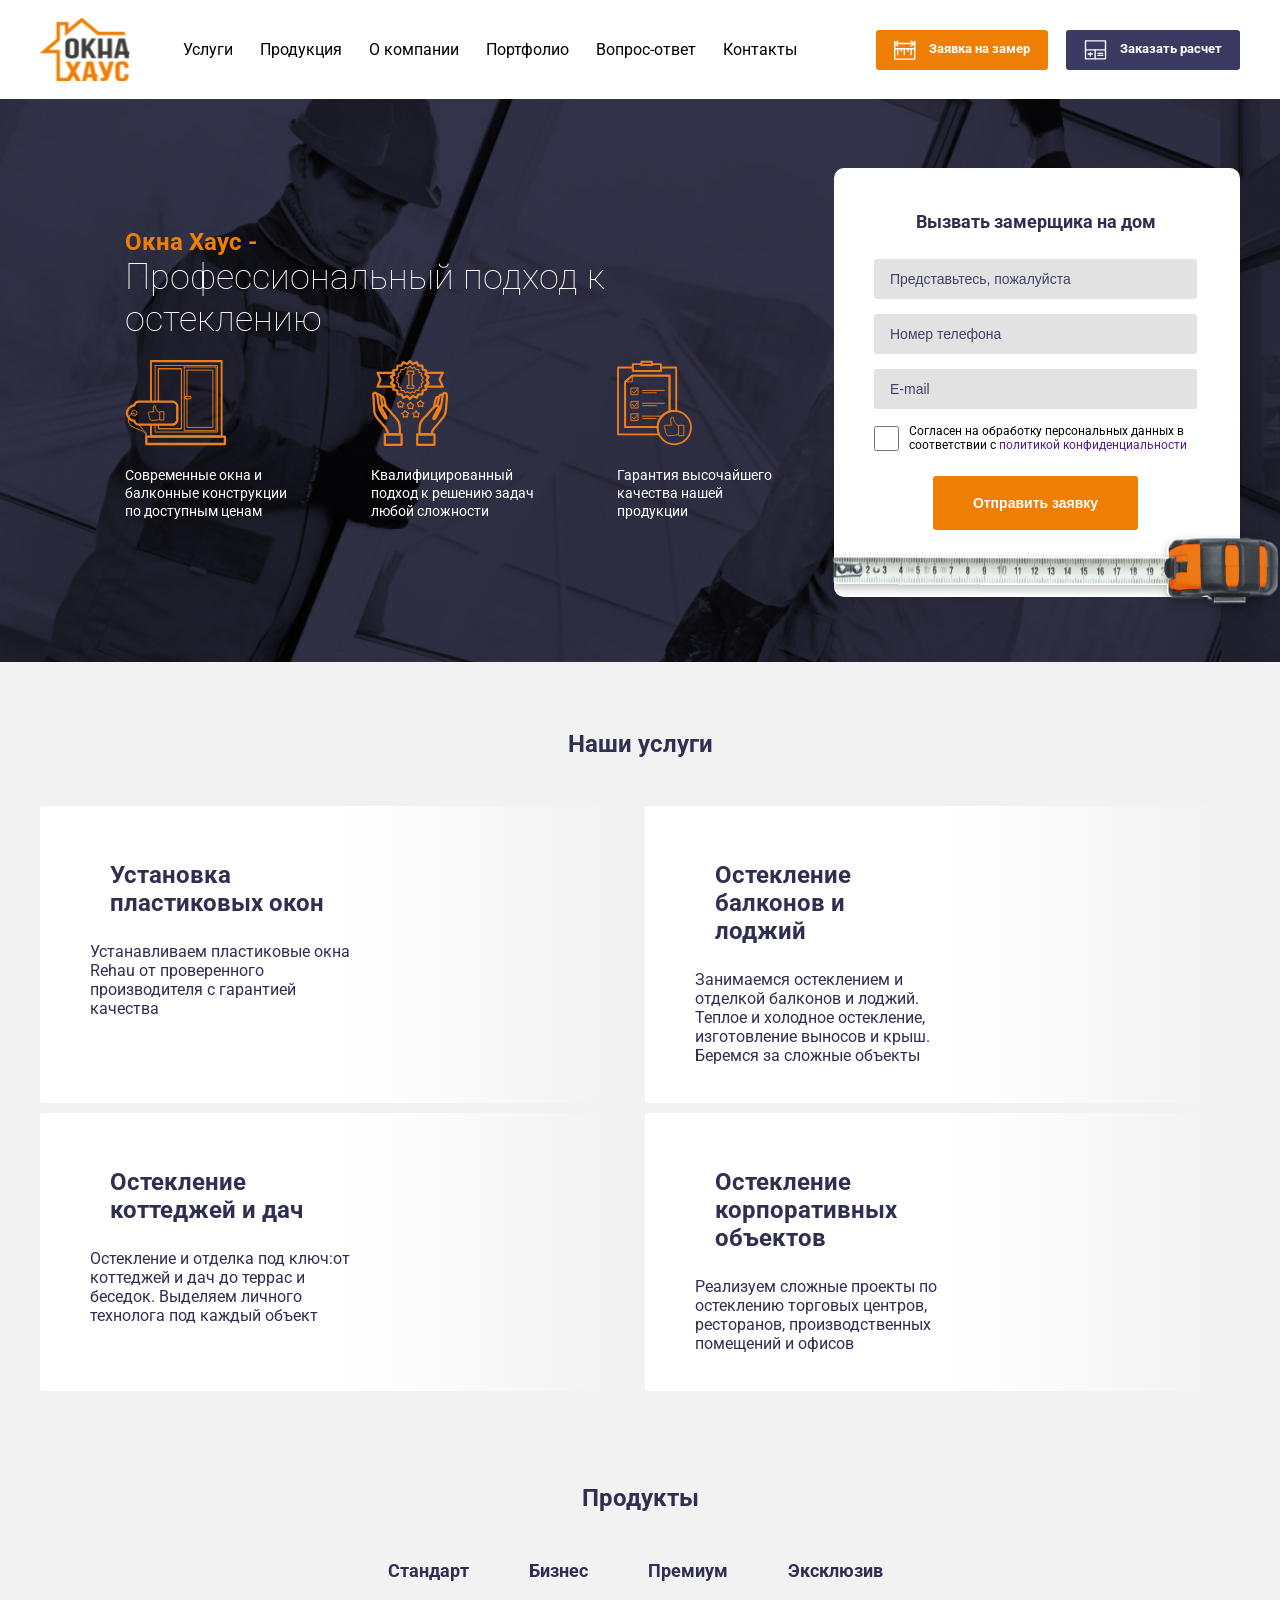
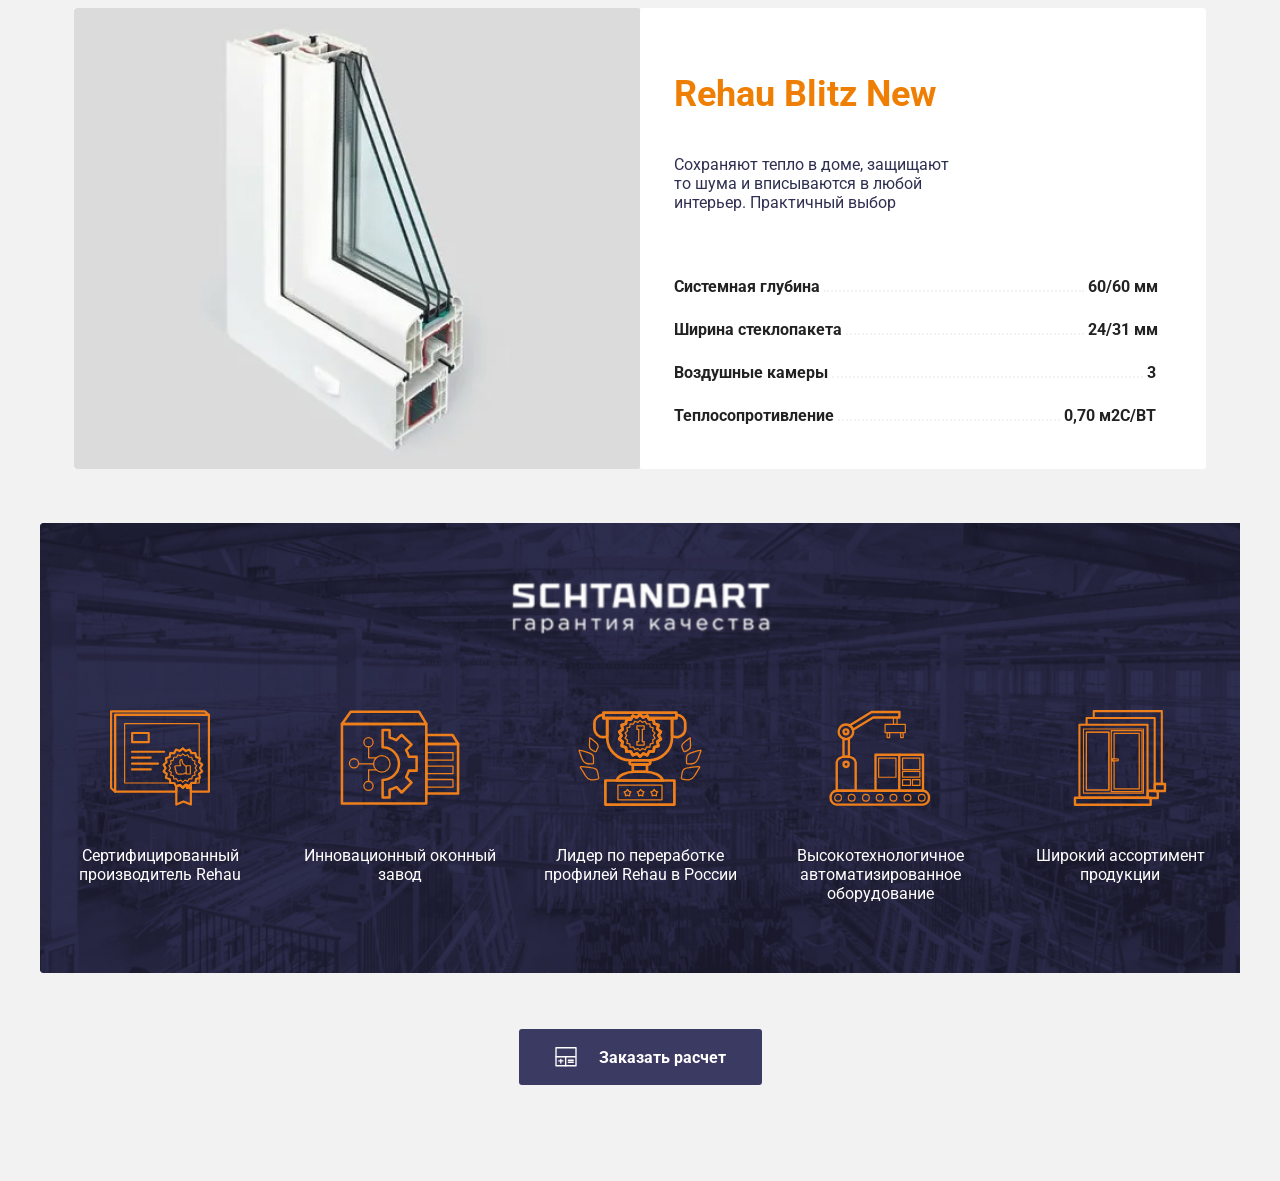
==== intex.html @ 2067676f "adaptive header, main, products under 992 pixels" ====
<!DOCTYPE html>
<html lang="ru">
<head>
  <meta charset="UTF-8">
  <meta http-equiv="X-UA-Compatible" content="IE=edge">
  <meta name="viewport" content="width=device-width, initial-scale=1.0">
  <title>Окна хаус</title>
  <link rel="stylesheet" href="./css/reset.css">
  <link rel="stylesheet" href="./css/style.css">
</head>
<body>
  <header class="header">
    <div class="container">
      <div class="header-block">
        <img src="./images/header/burger-menu.svg" alt="" class="header-block__burger-menu">

        <img src="./images/header/logo.svg" alt="">

        <nav class="navigations">
          <ul class="navigations-list">
            <li class="navigations-list__item">
              <a class="navigations-list__link" href="">Услуги</a>
            </li>
            <li class="navigations-list__item">
              <a class="navigations-list__link"  href="">Продукция</a>
            </li>
            <li class="navigations-list__item">
              <a class="navigations-list__link"  href="">О компании</a>
            </li>
            <li class="navigations-list__item">
              <a class="navigations-list__link"  href="">Портфолио</a>
            </li>
            <li class="navigations-list__item">
              <a class="navigations-list__link"  href="">Вопрос-ответ</a>
            </li>
            <li class="navigations-list__item">
              <a class="navigations-list__link"  href="">Контакты</a>
            </li>
          </ul>
        </nav>

        <div class="header-buttons">
          <button class="header-buttons__buttons-measuring">
            <img class="header-buttons__icon" src="./images/header/ruler.svg" alt="">
            Заявка на замер</button>

          <button class="header-buttons__buttons-calculation">
            <img class="header-buttons__icon" src="./images//header/calculator.svg" alt="">
            Заказать расчет</button>
        </div>
      </div>
    </div>
  </header>

  <main class="windows-house">
    <div class="container">
      <div class="main-info">

        <div class="main-info__left left">
          <h1 class="left__title"><span class="left__title-color">Окна Хаус -</span>Профессиональный подход к остеклению</h1>

          <div class="left__advantage">
            <div class="left__advantage-item">
              <img src="./images/main/window.svg" alt="" class="left__advantage-icon">
              <p class="left__advantage-description">Современные окна и балконные конструкции по доступным ценам</p>
            </div>

            <div class="left__advantage-item">
              <img src="./images/main/hands.svg" alt="" class="left__advantage-icon">
              <p class="left__advantage-description">Квалифицированный подход к решению задач любой сложности</p>
            </div>

            <div class="left__advantage-item">
              <img src="./images/main/document.svg" alt="" class="left__advantage-icon">
              <p class="left__advantage-description">Гарантия высочайшего качества нашей продукции</p>
            </div>

          </div>

        </div>

        <div class="main-info__right right">
          <form action="" class="right__feedback">
            <h2 class="right__feedback-title">Вызвать замерщика на дом</h2>

            <div class="right__feedback-inputs input">
              <input class="input__item" type="text" placeholder="Представьтесь, пожалуйста">
              <input class="input__item" type="text" placeholder="Номер телефона">
              <input class="input__item" type="text" placeholder="E-mail">

              <div class="input__checkbox">
                <input class="input__checkbox-check" type="checkbox" id="agreement"> <label class="input__checkbox-label" for="agreement">Согласен на обработку персональных данных в соответствии с <a class="input__checkbox-link" href="">политикой конфиденциальности</a></label>
              </div>
            </div>

            <button class="right__feedback-button">
              Отправить заявку
            </button>

            <img class="right__feedback-images" src="./images/main/линейка.svg" alt="">
          </form>

        </div>

      </div>
    </div>
  </main>

  <section class="services">
    <div class="container">
      <h2 class="title-sections">Наши услуги</h2>

      <div class="services-list">
        <div class="card__item card__item_background-window">
          <div class="card__header">
            <img src="./images/services/window.svg" alt="" class="card__herder-icon">
            <h3 class="card__header-title">
              Установка пластиковых окон
            </h3>
          </div>

          <p class="card__descriptions">
            Устанавливаем пластиковые окна Rehau от проверенного производителя с гарантией качества
          </p>
        </div>

        <div class="card__item card__item_background-balcony">
          <div class="card__header">
            <img src="./images/services/balcony.svg" alt="" class="card__herder-icon">
            <h3 class="card__header-title">
              Остекление балконов и лоджий
            </h3>
          </div>

          <p class="card__descriptions">
            Занимаемся остеклением и отделкой балконов и лоджий. Теплое и холодное остекление, изготовление выносов и крыш. Беремся за сложные объекты
          </p>
        </div>

        <div class="card__item card__item_background-house">
          <div class="card__header">
            <img src="./images/services/house.svg" alt="" class="card__herder-icon">
            <h3 class="card__header-title">
              Остекление коттеджей и дач
            </h3>
          </div>

          <p class="card__descriptions">
            Остекление и отделка под ключ:от коттеджей и дач до террас и беседок. Выделяем личного технолога под каждый объект
          </p>
        </div>

        <div class="card__item card__item_background-object">
          <div class="card__header">
            <img src="./images/services/object.svg" alt="" class="card__herder-icon">
            <h3 class="card__header-title">
              Остекление корпоративных объектов

            </h3>
          </div>

          <p class="card__descriptions">
            Реализуем сложные проекты по остеклению торговых центров, ресторанов, производственных помещений и офисов
          </p>
        </div>
      </div>
    </div>
  </section>

  <section class="products">
    <div class="container">

      <h2 class="title-sections">Продукты</h2>

      <ul class="products-list">
        <li class="products-list__item">
          <a class="products-list__link" href="">Стандарт</a>
        </li>
        <li class="products-list__item">
          <a class="products-list__link" href="">Бизнес</a>
        </li>
        <li class="products-list__item">
          <a class="products-list__link" href="">Премиум</a>
        </li>
        <li class="products-list__item">
          <a class="products-list__link" href="">Эксклюзив</a>
        </li>
      </ul>

      <div class="products-card">

        <div class="products-card__item">
          <img src="./images/procucts/products.jpg" alt="" class="products-card__images">
        </div>

        <div  class="products-card__item">
          <div class="products-card__title">

            <h3 class="products-card__title-classification">Rehau Blitz New</h3>

            <p class="produsts-card__descriptions">Сохраняют тепло в доме, защищают то шума и вписываются в любой интерьер. Практичный выбор</p>

            <div class="products-card__specifications-item">
              <span class="products-card__specifications-title">Cистемная глубина</span>
                <span class="border-dotted border-dotted_width-one"></span>
              <span class="products-card__specifications-value">60/60 мм</span>
            </div>

            <div class="products-card__specifications-item">
              <span class="products-card__specifications-title">Ширина стеклопакета</span>
                <span class="border-dotted border-dotted_width-two"></span>
              <span class="products-card__specifications-value">24/31 мм</span>
            </div>

            <div class="products-card__specifications-item">
              <span class="products-card__specifications-title">Воздушные камеры</span>
                <span class="border-dotted border-dotted_width-three"></span>
              <span class="products-card__specifications-value">3</span>
            </div>

            <div class="products-card__specifications-item">
              <span class="products-card__specifications-title">Теплосопротивление</span>
                <span class="border-dotted border-dotted_width-four"></span>
              <span class="products-card__specifications-value">0,70 м2С/ВТ</span>
            </div>
          </div>

        </div>
      </div>

    </div>
  </section>

  <section class="quality">
    <div class="container">
      <div class="quality-top">

        <div class="quality-top__title">
          <img src="./images/quality/quality-title.svg" alt="" class="quality-top__title-images">
        </div>

        <div class="quality-top__list">

          <div class="quality-top__item item">
            <img src="./images/quality/quality-icon-1.svg" alt="" class="item__icon">
            <p class="item__description">
              Сертифицированный производитель Rehau
            </p>
          </div>

          <div class="quality-top__item item">

            <img src="./images/quality/quality-icon-2.svg" alt="" class="item__icon">
            <p class="item__description">
              Инновационный оконный завод
            </p>
          </div>

          <div class="quality-top__item item">            
            <img src="./images/quality/quality-icon-3.svg" alt="" class="item__icon">
            <p class="item__description">
              Лидер по переработке профилей Rehau в России
            </p>
          </div>

          <div class="quality-top__item item">
            <img src="./images/quality/quality-icon-4.svg" alt="" class="item__icon">
            <p class="item__description">
              Высокотехнологичное автоматизированное оборудование
            </p>
          </div>

          <div class="quality-top__item item">
            <img src="./images/quality/quality-icon-5.svg" alt="" class="item__icon">
            <p class="item__description">
              Широкий ассортимент продукции
            </p>
          </div>
        </div>
      </div>

      <button class="quality__btn">
        <img src="./images/quality/quality-btn-icon.svg" alt="" class="quality__btn-icon">
        Заказать расчет  
      </button>
    </div>
  </section>
</body>
</html>
---- css/style.css ----
@import url("https://fonts.googleapis.com/css2?family=Roboto:wght@100;400;700&display=swap");
body {
  font-family: "Roboto";
}

.container {
  max-width: 1200px;
  margin: 0 auto;
}

.header {
  background: #FFFFFF;
}
.header-block {
  display: flex;
  justify-content: space-between;
  align-items: center;
  height: 65px;
  margin: 17px 0 17px 0;
}
@media screen and (max-width: 992px) {
  .header-block {
    justify-content: space-evenly;
  }
}
.header-block__burger-menu {
  display: none;
}
@media screen and (max-width: 992px) {
  .header-block__burger-menu {
    display: block;
  }
}
.header-block .navigations-list {
  display: flex;
  font-weight: 400;
  line-height: 19px;
}
@media screen and (max-width: 992px) {
  .header-block .navigations-list {
    display: none;
  }
}
.header-block .navigations-list__item {
  margin-right: 27px;
}
.header-block .navigations-list__link {
  color: #000000;
}
.header-block .navigations-list__link:hover {
  color: #EF7F04;
  border-top: 4px solid #EF7F04;
  padding-top: 36px;
}
.header-block .header-buttons__buttons-measuring {
  background-color: #EF7F04;
  border-radius: 3px;
  color: #FFFFFF;
  font-family: "Roboto";
  font-size: 13px;
  font-weight: 700;
  line-height: 15px;
  padding: 10px 18px;
  margin-right: 14px;
}
.header-block .header-buttons__buttons-calculation {
  background: #3B3A63;
  border-radius: 3px;
  color: #FFFFFF;
  font-family: "Roboto";
  font-size: 13px;
  font-weight: 700;
  line-height: 15px;
  padding: 10px 18px;
}
.header-block .header-buttons__icon {
  margin-right: 10px;
}

* {
  box-sizing: border-box;
}

.title-sections {
  text-align: center;
  margin-bottom: 48px;
  font-weight: 700;
  font-size: 24px;
  line-height: 28px;
  color: #2F2F51;
}
@media screen and (max-width: 992px) {
  .title-sections {
    margin-bottom: 29px;
  }
}

.services {
  background-color: #f2f2f2;
  padding: 68px 0 83px 0;
}
@media screen and (max-width: 992px) {
  .services {
    padding: 47px 0 0 0;
  }
}
.services-list {
  display: flex;
  justify-content: space-between;
  flex-wrap: wrap;
}
@media screen and (max-width: 992px) {
  .services-list {
    justify-content: center;
  }
}
.services-list .card__item {
  width: calc(50% - 5px);
  background-size: cover;
  background-repeat: no-repeat;
  border-radius: 3px;
  margin-bottom: 10px;
  padding: 55px 0 38px 50px;
}
@media screen and (max-width: 992px) {
  .services-list .card__item {
    width: 60%;
    margin-bottom: 40px;
  }
}
.services-list .card__item_background-window {
  background-image: linear-gradient(to right, #FFFFFF 50%, rgba(255, 255, 255, 0) 100%), url(/images/services/window.jpg);
}
.services-list .card__item_background-balcony {
  background-image: linear-gradient(to right, #FFFFFF 50%, rgba(255, 255, 255, 0) 100%), url(/images/services/balcony.jpg);
}
.services-list .card__item_background-house {
  background-image: linear-gradient(to right, #FFFFFF 50%, rgba(255, 255, 255, 0) 100%), url(/images/services/house.jpg);
}
.services-list .card__item_background-object {
  background-image: linear-gradient(to right, #FFFFFF 50%, rgba(255, 255, 255, 0) 100%), url(/images/services/object.jpg);
}
.services-list .card__header {
  display: flex;
  align-items: center;
  margin-bottom: 25px;
}
.services-list .card__header-title {
  margin-left: 20px;
  width: 220px;
  font-weight: 700;
  font-size: 24px;
  line-height: 28px;
  color: #2F2F51;
}
.services-list .card__descriptions {
  width: 270px;
  font-weight: 400;
  line-height: 19px;
  color: #2F2F51;
}

.products {
  background-color: #f2f2f2;
  padding-bottom: 54px;
}
.products-list {
  display: flex;
  justify-content: center;
  margin-bottom: 27px;
}
.products-list__link {
  padding: 10px 25px;
  margin-right: 10px;
  border-radius: 3px;
  font-weight: 700;
  font-size: 18px;
  color: #2F2F51;
  line-height: 21px;
}
.products-list__link:hover {
  color: #FFFFFF;
  background-color: #EF7F04;
}
.products-card {
  display: flex;
  justify-content: center;
}
.products-card__item {
  width: 47.2%;
  background-color: #FFFFFF;
  border-radius: 3px;
}
.products-card__item .products-card__title {
  padding: 65px 34px 45px 34px;
}
.products-card__item .products-card__title-classification {
  font-weight: 700;
  font-size: 36px;
  line-height: 42px;
  color: #EF7F04;
  margin-bottom: 40px;
}
.products-card__item .products-card__title .produsts-card__descriptions {
  width: 280px;
  font-weight: 400;
  line-height: 19px;
  color: #2F2F51;
  margin-bottom: 40px;
}
.products-card__item .products-card__title .products-card__specifications-item {
  font-weight: 700;
}
.products-card__item .products-card__title .products-card__specifications-item .border-dotted {
  display: inline-block;
  border-bottom: 2px dotted #f2f2f2;
  height: 40px;
  width: 260px;
}
.products-card__item .products-card__title .products-card__specifications-item .border-dotted_width-one {
  width: 260px;
}
.products-card__item .products-card__title .products-card__specifications-item .border-dotted_width-two {
  width: 238px;
}
.products-card__item .products-card__title .products-card__specifications-item .border-dotted_width-three {
  width: 311px;
}
.products-card__item .products-card__title .products-card__specifications-item .border-dotted_width-four {
  width: 222px;
}

.windows-house {
  background-image: url(/images/main/main-fon.jpg);
  background-repeat: no-repeat;
  background-size: cover;
  padding-bottom: 65px;
}
.windows-house .main-info {
  display: flex;
  padding-top: 69px;
}
.windows-house .main-info .left {
  padding: 60px 52px 0 85px;
}
@media screen and (max-width: 992px) {
  .windows-house .main-info .left {
    width: 75%;
  }
}
.windows-house .main-info .left__title {
  font-weight: 100;
  font-size: 36px;
  line-height: 42px;
  color: #FFFFFF;
  margin-bottom: 20px;
}
.windows-house .main-info .left__title-color {
  font-weight: 700;
  font-size: 24px;
  line-height: 28px;
  color: #EF7F04;
  display: block;
}
.windows-house .main-info .left__advantage {
  display: flex;
  justify-content: space-between;
}
.windows-house .main-info .left__advantage-icon {
  margin-bottom: 20px;
  height: 86px;
}
.windows-house .main-info .left__advantage-description {
  width: 165px;
  font-weight: 400;
  font-size: 14px;
  line-height: 18px;
  color: #FFFFFF;
}
@media screen and (max-width: 992px) {
  .windows-house .main-info .right {
    display: none;
  }
}
.windows-house .main-info .right__feedback {
  background-color: #FFFFFF;
  border-radius: 10px;
  width: 406px;
  padding: 43px 43px 67px 40px;
  text-align: center;
  position: relative;
}
.windows-house .main-info .right__feedback-title {
  font-weight: 700;
  font-size: 18px;
  line-height: 21px;
  margin-bottom: 27px;
  color: #2F2F51;
}
.windows-house .main-info .right__feedback .input {
  margin-bottom: 24px;
}
.windows-house .main-info .right__feedback .input__item {
  display: block;
  width: 100%;
  height: 40px;
  margin-bottom: 15px;
  background-color: #E2E2E2;
  border-radius: 3px;
  padding-left: 16px;
  color: #2F2F51;
}
.windows-house .main-info .right__feedback .input__item::-moz-placeholder {
  color: #424268;
  font-weight: 400;
  font-size: 14px;
  line-height: 16px;
}
.windows-house .main-info .right__feedback .input__item:-ms-input-placeholder {
  color: #424268;
  font-weight: 400;
  font-size: 14px;
  line-height: 16px;
}
.windows-house .main-info .right__feedback .input__item::placeholder {
  color: #424268;
  font-weight: 400;
  font-size: 14px;
  line-height: 16px;
}
.windows-house .main-info .right__feedback .input__checkbox {
  display: flex;
  align-items: center;
}
.windows-house .main-info .right__feedback .input__checkbox-check {
  width: 25px;
  height: 25px;
  border-radius: 3px;
}
.windows-house .main-info .right__feedback .input__checkbox-label {
  font-weight: 400;
  font-size: 12px;
  line-height: 14px;
  color: #000000;
  text-align: left;
  margin-left: 10px;
  width: 288px;
}
.windows-house .main-info .right__feedback .right__feedback-button {
  padding: 19px 40px;
  background: #EF7F04;
  border-radius: 3px;
  font-weight: 700;
  font-size: 14px;
  line-height: 16px;
  color: #FFFFFF;
}
.windows-house .main-info .right__feedback-images {
  position: absolute;
  bottom: -53px;
  left: -86px;
}

.quality {
  padding-bottom: 96px;
  background-color: #f2f2f2;
}
.quality-top {
  background-image: url(/images/quality/quality-fon.jpg);
  background-repeat: no-repeat;
  background-size: cover;
  padding: 36px 0 70px 0;
  margin-bottom: 56px;
}
.quality-top__title {
  text-align: center;
  margin-bottom: 56px;
}
.quality-top__list {
  display: flex;
  justify-content: space-around;
}
.quality-top__list .item {
  text-align: center;
}
.quality-top__list .item__icon {
  height: 96px;
  margin-bottom: 40px;
}
.quality-top__list .item__description {
  font-weight: 400;
  line-height: 19px;
  color: #FFFFFF;
  width: 195px;
}
.quality__btn {
  display: flex;
  align-items: center;
  margin: 0 auto;
  padding: 18px 36px;
  background: #3B3A63;
  border-radius: 3px;
  font-family: "Roboto";
  font-weight: 700;
  line-height: 19px;
  color: #FFFFFF;
}
.quality__btn-icon {
  margin-right: 22px;
}/*# sourceMappingURL=style.css.map */
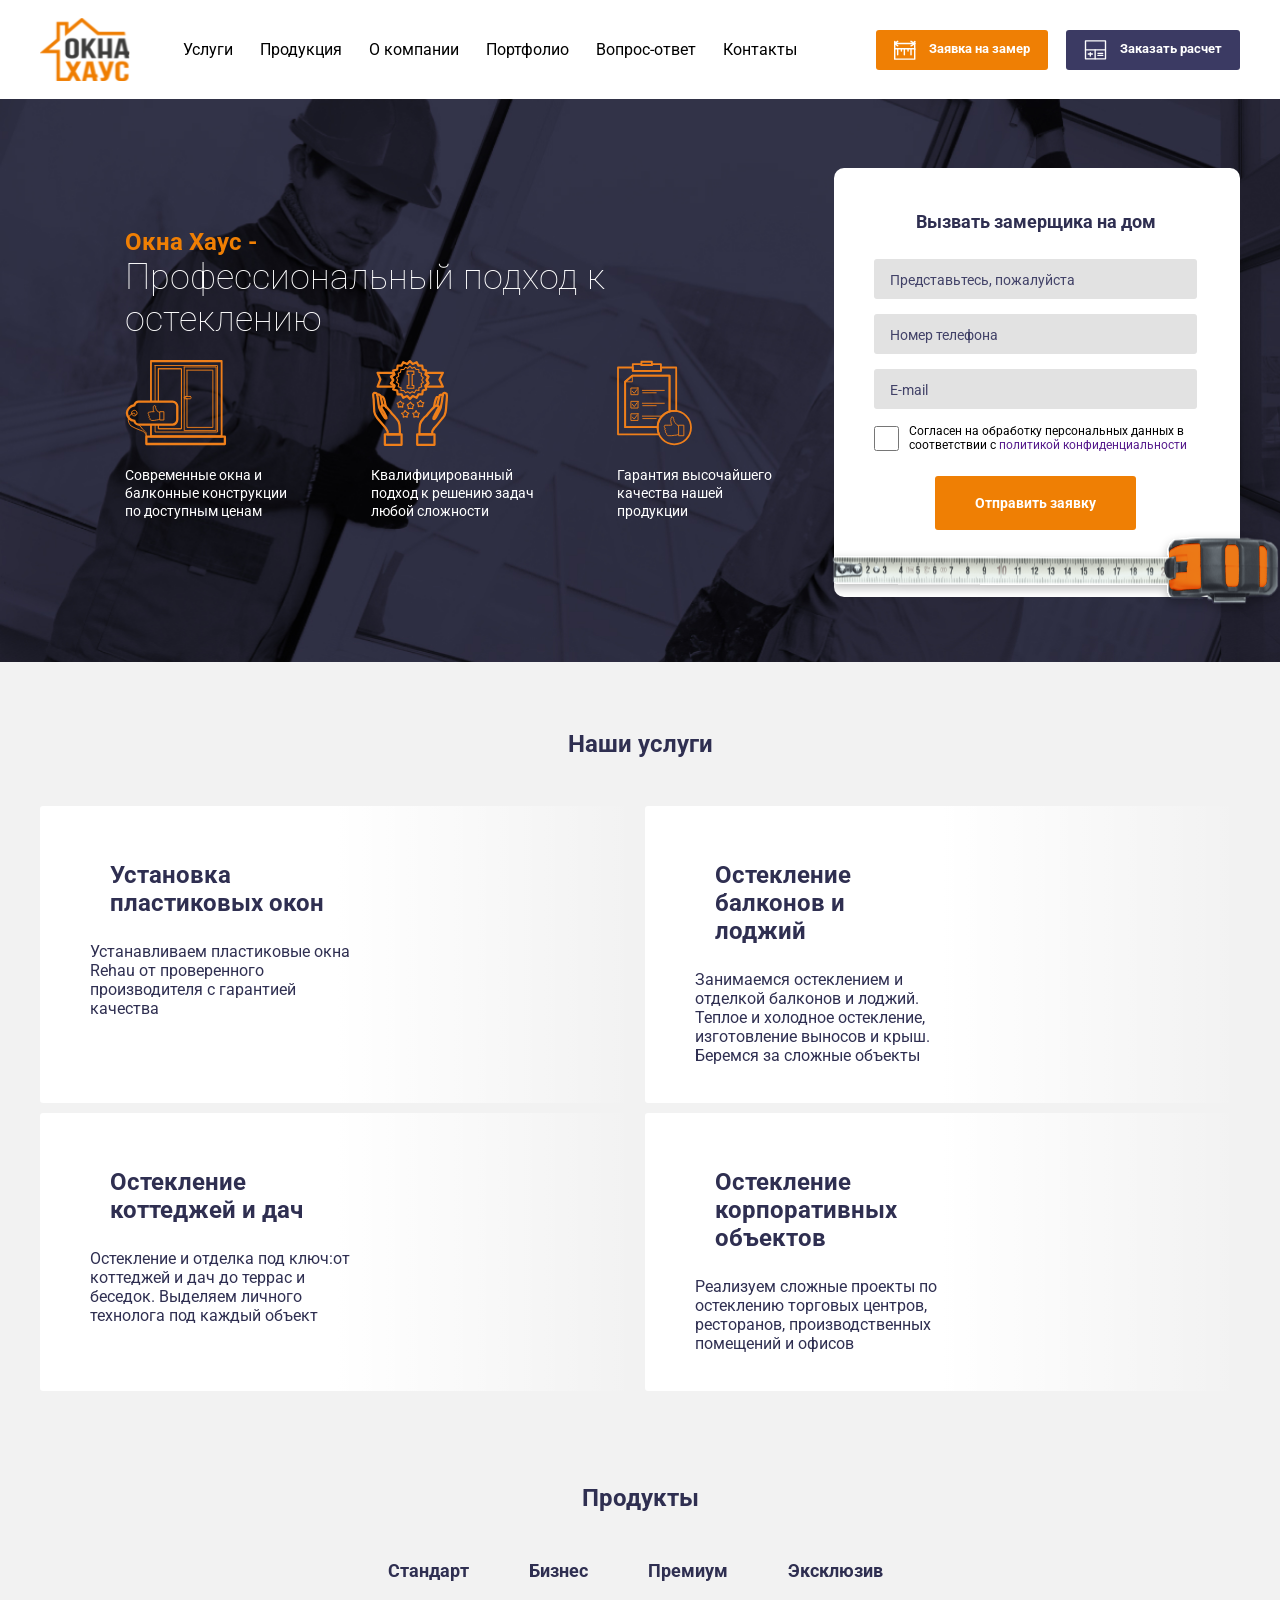
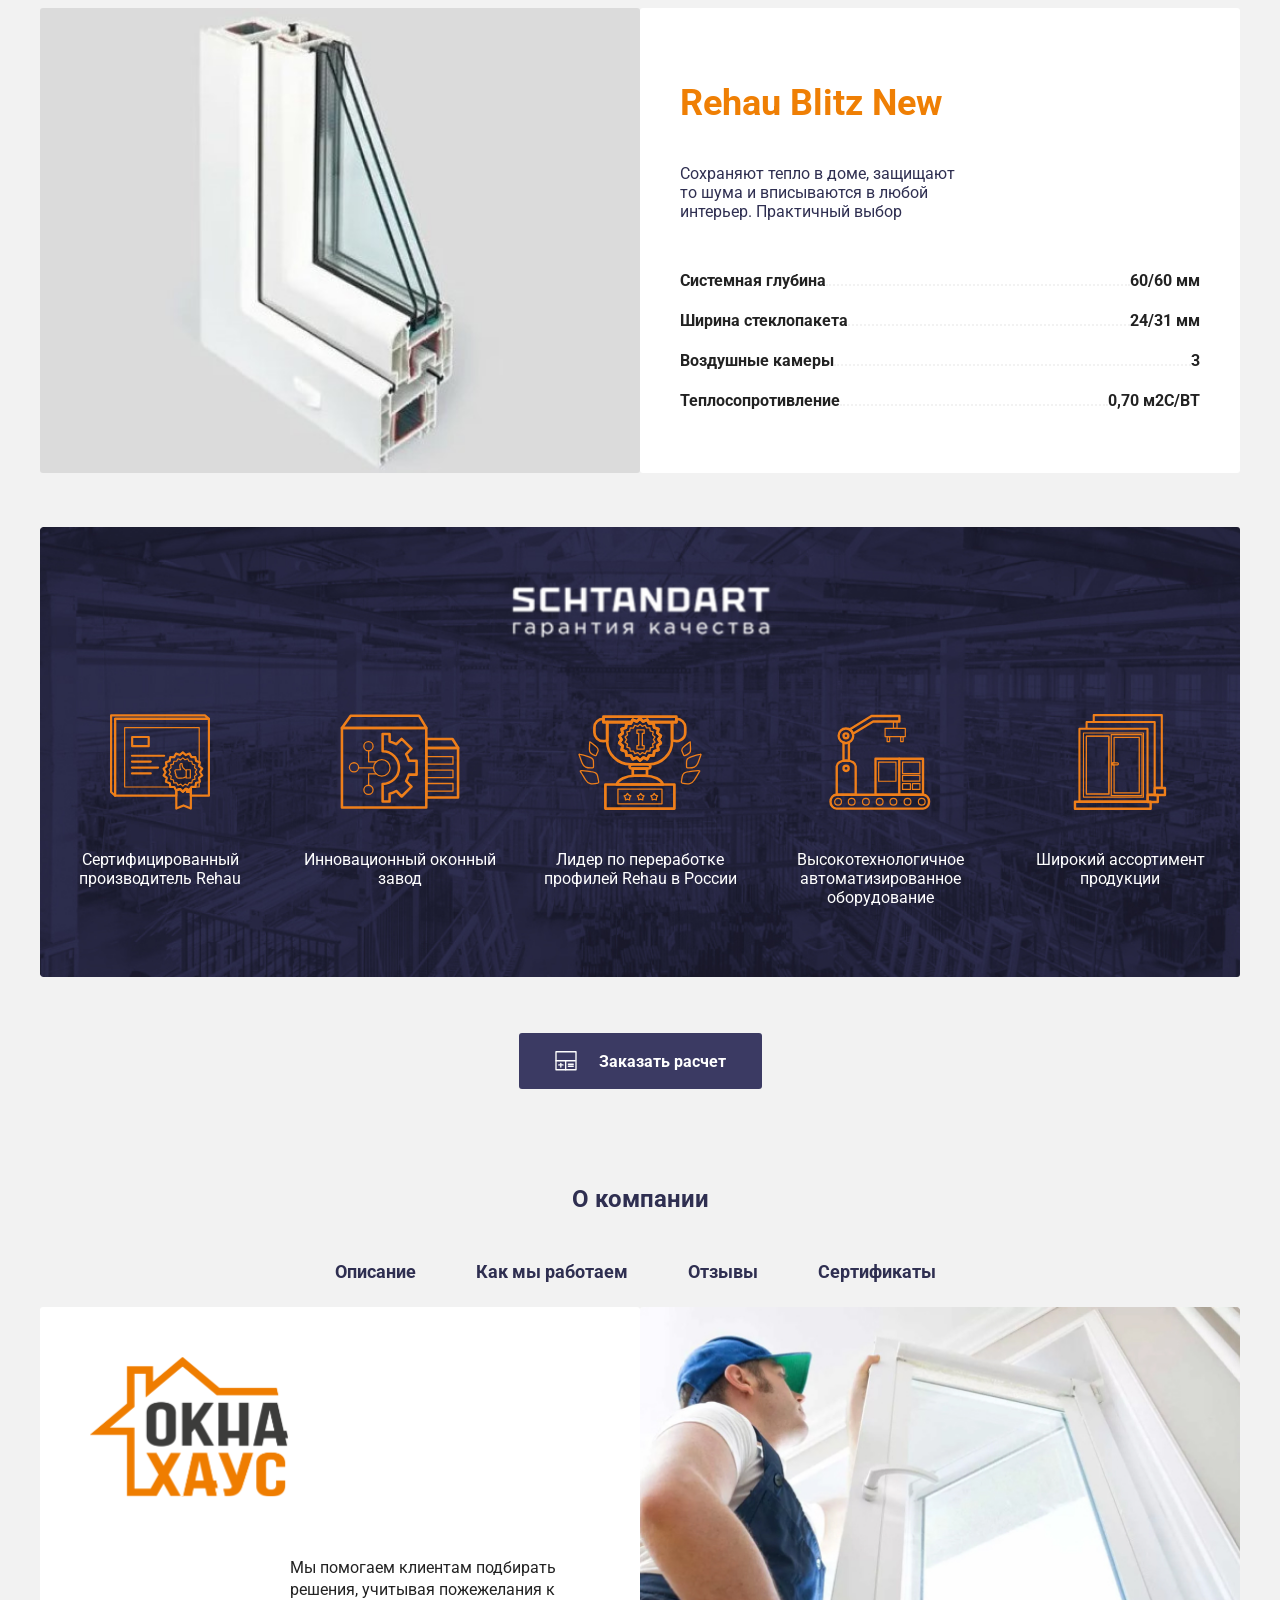
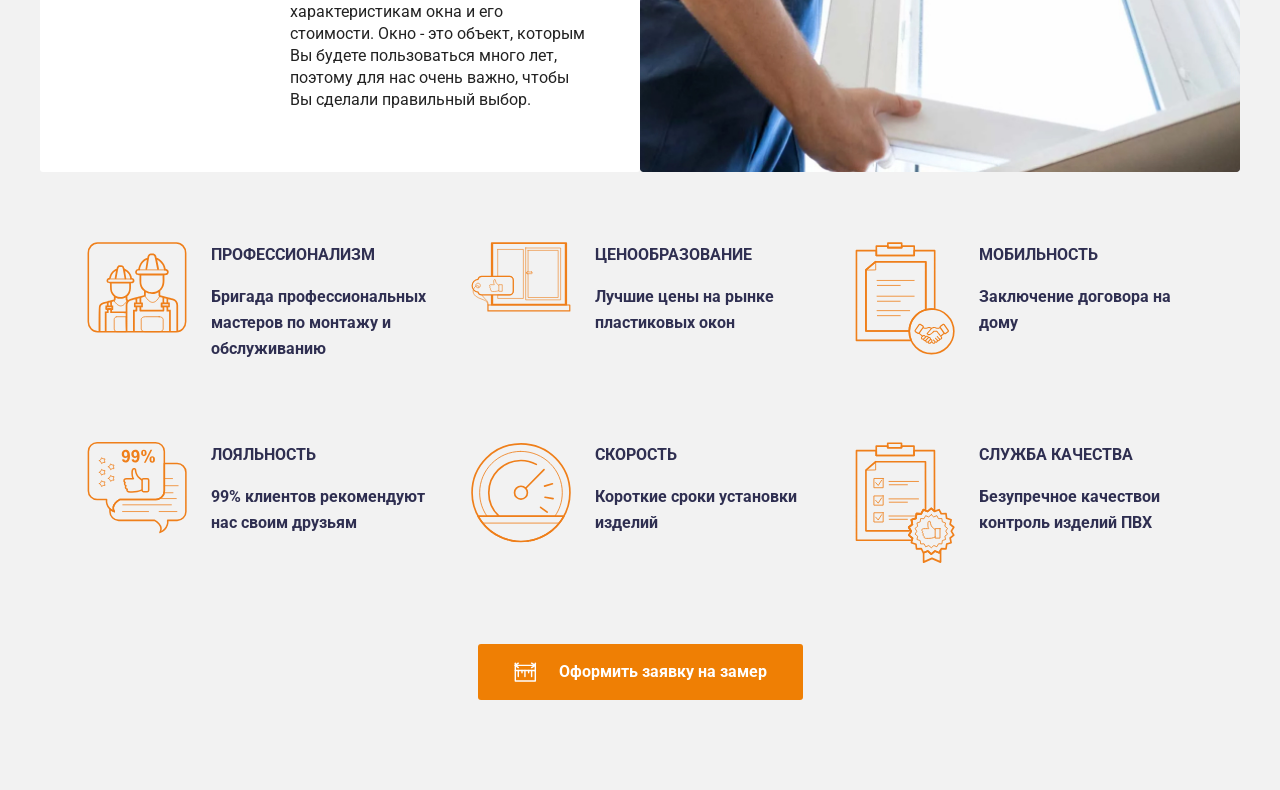
==== commit fec176e4: "creating a block about the company" ====
--- a/intex.html
+++ b/intex.html
@@ -6,15 +6,21 @@
   <meta name="viewport" content="width=device-width, initial-scale=1.0">
   <title>Окна хаус</title>
   <link rel="stylesheet" href="./css/reset.css">
+  <link rel="preconnect" href="https://fonts.googleapis.com">
+  <link rel="preconnect" href="https://fonts.gstatic.com" crossorigin>
+  <link href="https://fonts.googleapis.com/css2?family=Roboto:wght@100;400;700&display=swap" rel="stylesheet">
   <link rel="stylesheet" href="./css/style.css">
 </head>
 <body>
   <header class="header">
     <div class="container">
       <div class="header-block">
-        <img src="./images/header/burger-menu.svg" alt="" class="header-block__burger-menu">
-
-        <img src="./images/header/logo.svg" alt="">
+
+        <div class="header-block__menu">
+          <img src="./images/header/burger-menu.svg" alt="" class="header-block__menu-burger">
+
+          <img src="./images/header/logo.svg" alt="" class="header-block__logo-icon">
+        </div>
 
         <nav class="navigations">
           <ul class="navigations-list">
@@ -189,41 +195,39 @@
 
       <div class="products-card">
 
-        <div class="products-card__item">
-          <img src="./images/procucts/products.jpg" alt="" class="products-card__images">
-        </div>
-
-        <div  class="products-card__item">
-          <div class="products-card__title">
-
-            <h3 class="products-card__title-classification">Rehau Blitz New</h3>
-
-            <p class="produsts-card__descriptions">Сохраняют тепло в доме, защищают то шума и вписываются в любой интерьер. Практичный выбор</p>
-
-            <div class="products-card__specifications-item">
-              <span class="products-card__specifications-title">Cистемная глубина</span>
-                <span class="border-dotted border-dotted_width-one"></span>
-              <span class="products-card__specifications-value">60/60 мм</span>
-            </div>
-
-            <div class="products-card__specifications-item">
-              <span class="products-card__specifications-title">Ширина стеклопакета</span>
-                <span class="border-dotted border-dotted_width-two"></span>
-              <span class="products-card__specifications-value">24/31 мм</span>
-            </div>
-
-            <div class="products-card__specifications-item">
-              <span class="products-card__specifications-title">Воздушные камеры</span>
-                <span class="border-dotted border-dotted_width-three"></span>
-              <span class="products-card__specifications-value">3</span>
-            </div>
-
-            <div class="products-card__specifications-item">
-              <span class="products-card__specifications-title">Теплосопротивление</span>
-                <span class="border-dotted border-dotted_width-four"></span>
-              <span class="products-card__specifications-value">0,70 м2С/ВТ</span>
-            </div>
-          </div>
+        <div class="products-card__left left">
+          <img src="./images/procucts/products.jpg" alt="" class="left__images">
+        </div>
+
+        <div  class="products-card__right right">
+
+            <h3 class="right__title">Rehau Blitz New</h3>
+
+            <p class="right__descriptions">Сохраняют тепло в доме, защищают то шума и вписываются в любой интерьер. Практичный выбор</p>
+
+            <div class="right__specifications-item">
+              <span class="right__specifications-title">Cистемная глубина</span>
+                <span class="border-dotted"></span>
+              <span class="right__specifications-value">60/60 мм</span>
+            </div>
+
+            <div class="right__specifications-item">
+              <span class="right__specifications-title">Ширина стеклопакета</span>
+                <span class="border-dotted"></span>
+              <span class="right__specifications-value">24/31 мм</span>
+            </div>
+
+            <div class="right__specifications-item">
+              <span class="right__specifications-title">Воздушные камеры</span>
+                <span class="border-dotted"></span>
+              <span class="right__specifications-value">3</span>
+            </div>
+
+            <div class="right__specifications-item">
+              <span class="right__specifications-title">Теплосопротивление</span>
+                <span class="border-dotted"></span>
+              <span class="right__specifications-value">0,70 м2С/ВТ</span>
+            </div>
 
         </div>
       </div>
@@ -285,5 +289,120 @@
       </button>
     </div>
   </section>
+
+  <section class="about">
+    <div class="container">
+      <h2 class="title-sections">
+        О компании
+      </h2>
+
+      <ul class="about-list">
+        <li class="about-list__item">
+          <a class="about-list__link" href="">Описание</a>
+        </li>
+        <li class="about-list__item">
+          <a class="about-list__link" href="">Как мы работаем</a>
+        </li>
+        <li class="about-list__item">
+          <a class="about-list__link" href="">Отзывы</a>
+        </li>
+        <li class="about-list__item">
+          <a class="about-list__link" href="">Сертификаты</a>
+        </li>
+      </ul>
+
+      <div class="about-card">
+        <div class="about-card__left left">
+          <img src="./images/about/logo.svg" alt="" class="left__logo">
+
+          <p class="left__description">Мы помогаем клиентам подбирать решения, учитывая пожежелания к характеристикам окна и его стоимости. Окно - это объект, которым Вы будете пользоваться много лет, поэтому для нас очень важно, чтобы Вы сделали правильный выбор.</p>
+        </div>
+
+        <div class="about-card__right right">
+          <img src="./images/about/fon.jpg" alt="" class="right__images">
+        </div>
+      </div>
+
+      <div class="about-advantage">
+        <div class="about-advantage__item item">
+          <img src="./images/about/icon1.svg" alt="" class="item__icon">
+          <div class="item__block">
+            <div class="item__block-title">
+              ПРОФЕССИОНАЛИЗМ
+            </div>
+            <div class="item__block-description">
+              Бригада профессиональных мастеров по монтажу и обслуживанию
+            </div>
+          </div>
+        </div>
+
+        <div class="about-advantage__item item">
+          <img src="./images/about/icon2.svg" alt="" class="item__icon">
+          <div class="item__block">
+            <div class="item__block-title">
+              ЦЕНООБРАЗОВАНИЕ
+            </div>
+            <div class="item__block-description">
+              Лучшие цены на рынке пластиковых окон
+            </div>
+          </div>
+        </div>
+
+        <div class="about-advantage__item item">
+          <img src="./images/about/icon3.svg" alt="" class="item__icon">
+          <div class="item__block">
+            <div class="item__block-title">
+              МОБИЛЬНОСТЬ
+            </div>
+            <div class="item__block-description">
+              Заключение договора на дому
+            </div>
+          </div>
+        </div>
+
+        <div class="about-advantage__item item">
+          <img src="./images/about/icon4.svg" alt="" class="item__icon">
+          <div class="item__block">
+            <div class="item__block-title">
+              ЛОЯЛЬНОСТЬ
+            </div>
+            <div class="item__block-description">
+              99% клиентов рекомендуют нас своим друзьям
+            </div>
+          </div>
+        </div>
+
+        <div class="about-advantage__item item">
+          <img src="./images/about/icon5.svg" alt="" class="item__icon">
+          <div class="item__block">
+            <div class="item__block-title">
+              СКОРОСТЬ
+            </div>
+            <div class="item__block-description">
+              Короткие сроки установки изделий
+            </div>
+          </div>
+        </div>
+
+        <div class="about-advantage__item item">
+          <img src="./images/about/icon6.svg" alt="" class="item__icon">
+          <div class="item__block">
+            <div class="item__block-title">
+              СЛУЖБА КАЧЕСТВА
+            </div>
+            <div class="item__block-description">
+              Безупречное качествои контроль изделий ПВХ
+            </div>
+          </div>
+        </div>
+      </div>
+
+      <button class="about__button">
+        <img src="./images/about/button-icon.svg" alt="" class="about__button-icon">
+        Оформить заявку на замер
+      </button>
+    </div>
+  </section>
+
 </body>
 </html>
--- a/css/style.css
+++ b/css/style.css
@@ -1,11 +1,19 @@
-@import url("https://fonts.googleapis.com/css2?family=Roboto:wght@100;400;700&display=swap");
-body {
-  font-family: "Roboto";
+body * {
+  font-family: "Roboto", sans-serif;
+}
+
+body * {
+  box-sizing: border-box;
 }
 
 .container {
   max-width: 1200px;
   margin: 0 auto;
+}
+@media screen and (max-width: 992px) {
+  .container {
+    margin: 0 56px;
+  }
 }
 
 .header {
@@ -18,23 +26,21 @@
   height: 65px;
   margin: 17px 0 17px 0;
 }
-@media screen and (max-width: 992px) {
-  .header-block {
-    justify-content: space-evenly;
-  }
-}
-.header-block__burger-menu {
+.header-block__menu {
+  display: flex;
+  justify-content: left;
+}
+.header-block__menu-burger {
   display: none;
 }
 @media screen and (max-width: 992px) {
-  .header-block__burger-menu {
+  .header-block__menu-burger {
     display: block;
+    margin-right: 40px;
   }
 }
 .header-block .navigations-list {
   display: flex;
-  font-weight: 400;
-  line-height: 19px;
 }
 @media screen and (max-width: 992px) {
   .header-block .navigations-list {
@@ -45,6 +51,8 @@
   margin-right: 27px;
 }
 .header-block .navigations-list__link {
+  font-weight: 400;
+  line-height: 19px;
   color: #000000;
 }
 .header-block .navigations-list__link:hover {
@@ -56,7 +64,6 @@
   background-color: #EF7F04;
   border-radius: 3px;
   color: #FFFFFF;
-  font-family: "Roboto";
   font-size: 13px;
   font-weight: 700;
   line-height: 15px;
@@ -67,7 +74,6 @@
   background: #3B3A63;
   border-radius: 3px;
   color: #FFFFFF;
-  font-family: "Roboto";
   font-size: 13px;
   font-weight: 700;
   line-height: 15px;
@@ -75,10 +81,6 @@
 }
 .header-block .header-buttons__icon {
   margin-right: 10px;
-}
-
-* {
-  box-sizing: border-box;
 }
 
 .title-sections {
@@ -97,11 +99,11 @@
 
 .services {
   background-color: #f2f2f2;
-  padding: 68px 0 83px 0;
+  padding: 68px 0 83px;
 }
 @media screen and (max-width: 992px) {
   .services {
-    padding: 47px 0 0 0;
+    padding: 47px 0 0;
   }
 }
 .services-list {
@@ -184,50 +186,47 @@
 }
 .products-card {
   display: flex;
-  justify-content: center;
-}
-.products-card__item {
-  width: 47.2%;
+  justify-content: space-between;
+}
+.products-card .left {
+  width: 50%;
+}
+.products-card .left__images {
+  height: 100%;
+  width: 100%;
+  -o-object-fit: cover;
+     object-fit: cover;
+  border-radius: 3px;
+}
+.products-card .right {
+  padding: 74px 40px 52px;
   background-color: #FFFFFF;
-  border-radius: 3px;
-}
-.products-card__item .products-card__title {
-  padding: 65px 34px 45px 34px;
-}
-.products-card__item .products-card__title-classification {
+  width: 50%;
+  border-radius: 3px;
+}
+.products-card .right__title {
   font-weight: 700;
   font-size: 36px;
   line-height: 42px;
   color: #EF7F04;
   margin-bottom: 40px;
 }
-.products-card__item .products-card__title .produsts-card__descriptions {
+.products-card .right__descriptions {
   width: 280px;
   font-weight: 400;
   line-height: 19px;
   color: #2F2F51;
   margin-bottom: 40px;
 }
-.products-card__item .products-card__title .products-card__specifications-item {
-  font-weight: 700;
-}
-.products-card__item .products-card__title .products-card__specifications-item .border-dotted {
-  display: inline-block;
+.products-card .right__specifications-item {
+  font-weight: 700;
+  display: flex;
+  align-items: baseline;
+  line-height: 40px;
+}
+.products-card .right__specifications-item .border-dotted {
   border-bottom: 2px dotted #f2f2f2;
-  height: 40px;
-  width: 260px;
-}
-.products-card__item .products-card__title .products-card__specifications-item .border-dotted_width-one {
-  width: 260px;
-}
-.products-card__item .products-card__title .products-card__specifications-item .border-dotted_width-two {
-  width: 238px;
-}
-.products-card__item .products-card__title .products-card__specifications-item .border-dotted_width-three {
-  width: 311px;
-}
-.products-card__item .products-card__title .products-card__specifications-item .border-dotted_width-four {
-  width: 222px;
+  flex-grow: 1;
 }
 
 .windows-house {
@@ -365,12 +364,24 @@
   padding-bottom: 96px;
   background-color: #f2f2f2;
 }
+@media screen and (max-width: 992px) {
+  .quality {
+    padding-bottom: 38px;
+  }
+}
 .quality-top {
   background-image: url(/images/quality/quality-fon.jpg);
   background-repeat: no-repeat;
   background-size: cover;
-  padding: 36px 0 70px 0;
+  border-radius: 3px;
+  padding: 36px 0 70px;
   margin-bottom: 56px;
+}
+@media screen and (max-width: 992px) {
+  .quality-top {
+    padding: 36px 0 0;
+    margin-bottom: 29px;
+  }
 }
 .quality-top__title {
   text-align: center;
@@ -379,9 +390,20 @@
 .quality-top__list {
   display: flex;
   justify-content: space-around;
+  flex-wrap: wrap;
+}
+@media screen and (max-width: 992px) {
+  .quality-top__list {
+    justify-content: space-evenly;
+  }
 }
 .quality-top__list .item {
   text-align: center;
+}
+@media screen and (max-width: 992px) {
+  .quality-top__list .item {
+    margin-bottom: 70px;
+  }
 }
 .quality-top__list .item__icon {
   height: 96px;
@@ -391,7 +413,7 @@
   font-weight: 400;
   line-height: 19px;
   color: #FFFFFF;
-  width: 195px;
+  width: 222px;
 }
 .quality__btn {
   display: flex;
@@ -400,11 +422,130 @@
   padding: 18px 36px;
   background: #3B3A63;
   border-radius: 3px;
-  font-family: "Roboto";
   font-weight: 700;
   line-height: 19px;
   color: #FFFFFF;
 }
 .quality__btn-icon {
   margin-right: 22px;
+}
+
+.about {
+  background-color: #f2f2f2;
+  padding-bottom: 90px;
+}
+@media screen and (max-width: 992px) {
+  .about {
+    padding-bottom: 0;
+  }
+}
+.about-list {
+  display: flex;
+  justify-content: center;
+  margin-bottom: 25px;
+}
+.about-list__link {
+  padding: 10px 25px;
+  margin-right: 10px;
+  border-radius: 3px;
+  font-weight: 700;
+  font-size: 18px;
+  color: #2F2F51;
+  line-height: 21px;
+}
+.about-list__link:hover {
+  color: #FFFFFF;
+  background-color: #EF7F04;
+}
+.about-card {
+  display: flex;
+  justify-content: center;
+}
+.about-card .left {
+  width: 50%;
+  background-color: #FFFFFF;
+  border-radius: 3px;
+  padding: 50px;
+}
+@media screen and (max-width: 992px) {
+  .about-card .left {
+    padding: 50px 50px 50px 30px;
+  }
+}
+.about-card .left__logo {
+  margin-bottom: 60px;
+}
+.about-card .left__description {
+  font-weight: 400;
+  line-height: 22px;
+  width: 60%;
+  margin-left: auto;
+}
+@media screen and (max-width: 992px) {
+  .about-card .left__description {
+    width: 80%;
+  }
+}
+.about-card .right {
+  width: 50%;
+}
+.about-card .right__images {
+  height: 100%;
+  width: 100%;
+  -o-object-fit: cover;
+     object-fit: cover;
+  border-radius: 3px;
+}
+.about-advantage {
+  display: flex;
+  flex-wrap: wrap;
+  justify-content: center;
+  padding-top: 70px;
+}
+@media screen and (max-width: 992px) {
+  .about-advantage {
+    justify-content: space-evenly;
+  }
+}
+.about-advantage .item {
+  display: flex;
+  justify-content: center;
+  align-items: flex-start;
+  margin-bottom: 80px;
+  width: 32%;
+}
+@media screen and (max-width: 992px) {
+  .about-advantage .item {
+    width: 40%;
+    margin-bottom: 50px;
+  }
+}
+.about-advantage .item__icon {
+  width: 100px;
+}
+.about-advantage .item__block {
+  font-weight: 700;
+  line-height: 26px;
+  margin-left: 24px;
+  color: #2F2F51;
+}
+.about-advantage .item__block-title {
+  margin-bottom: 16px;
+}
+.about-advantage .item__block-description {
+  width: 215px;
+}
+.about__button {
+  display: flex;
+  align-items: center;
+  margin: 0 auto;
+  padding: 18px 36px;
+  background: #EF7F04;
+  border-radius: 3px;
+  font-weight: 700;
+  line-height: 19px;
+  color: #FFFFFF;
+}
+.about__button-icon {
+  margin-right: 22px;
 }/*# sourceMappingURL=style.css.map */
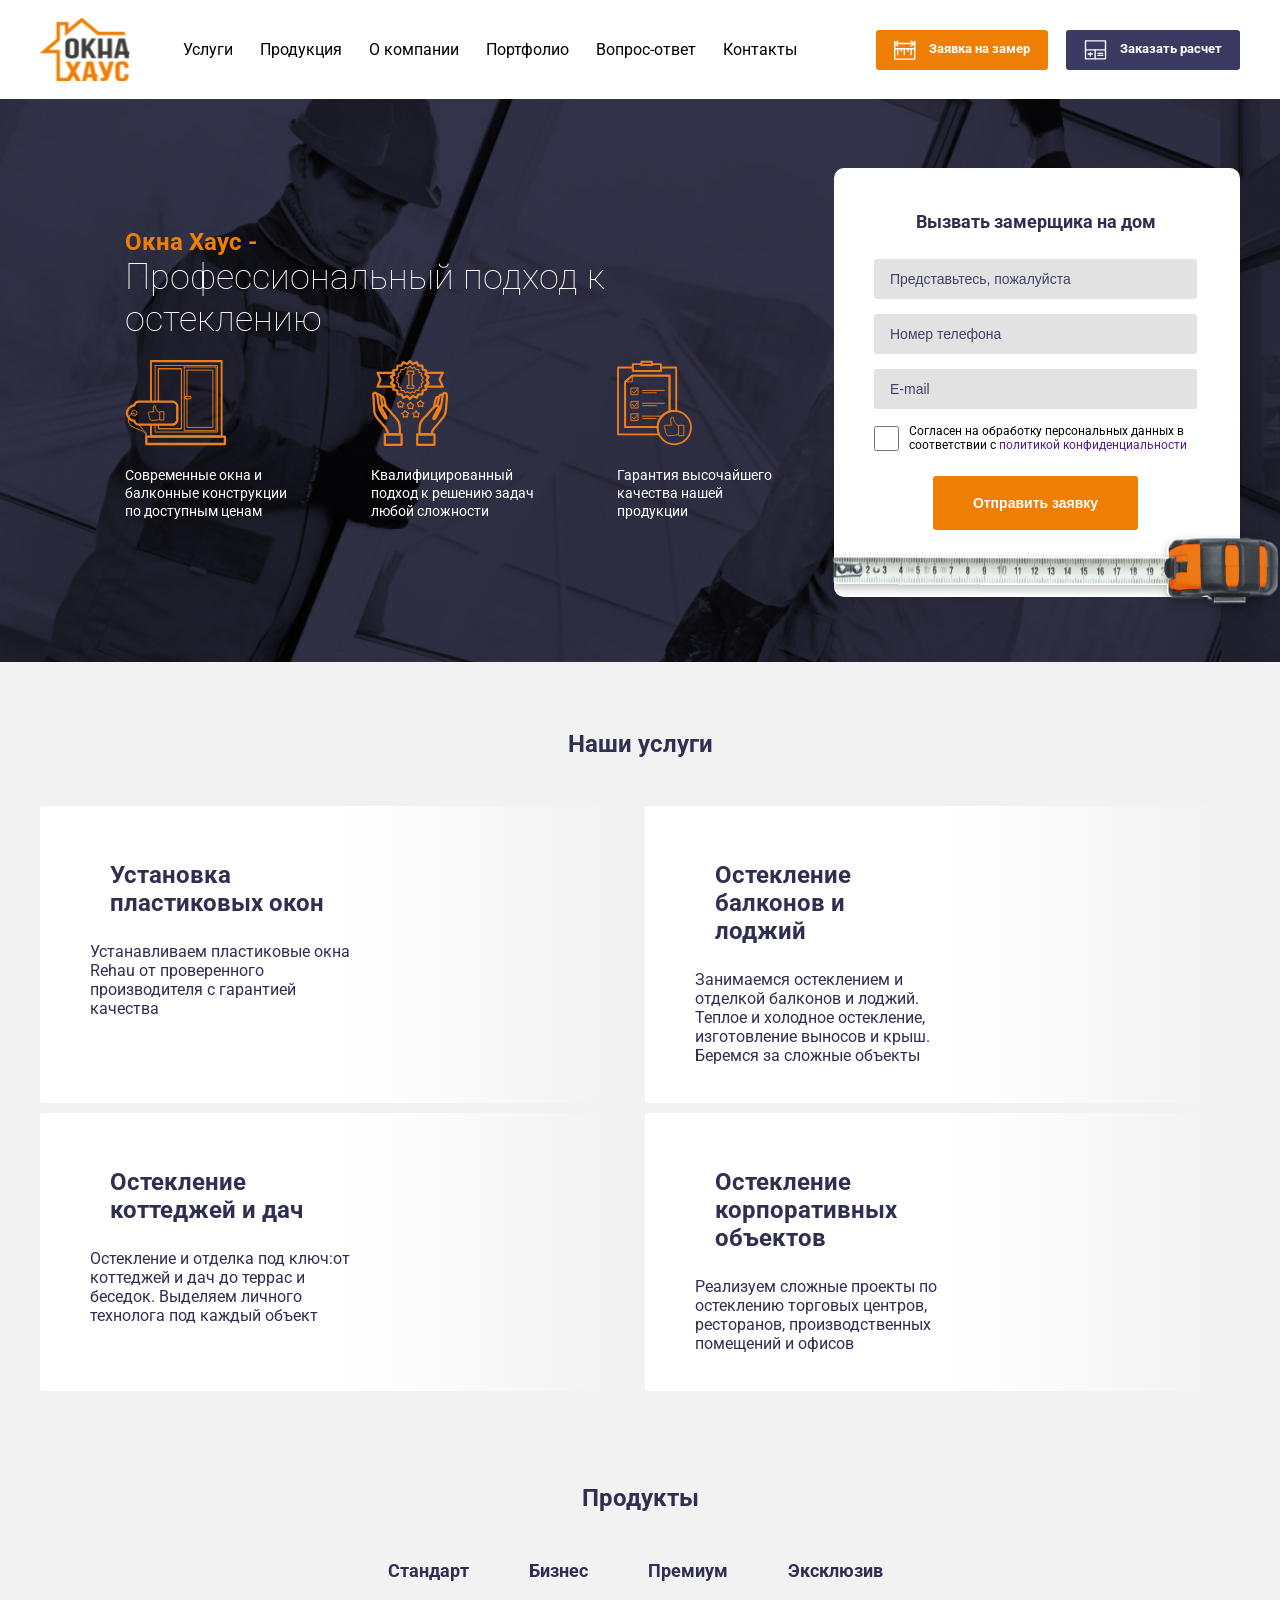
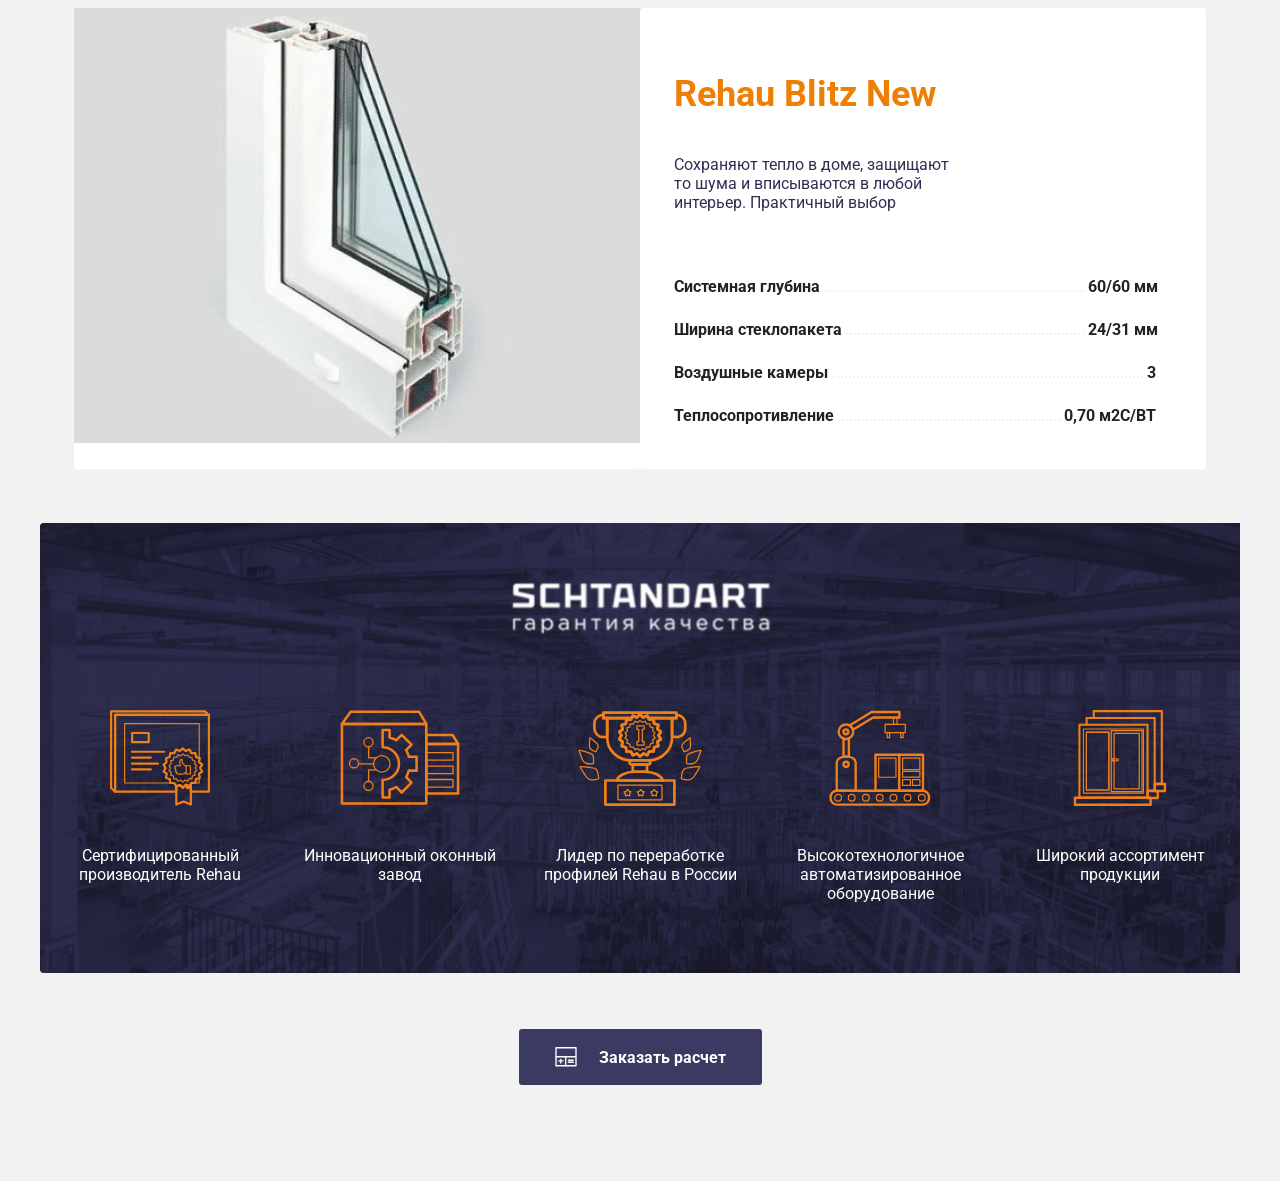
==== commit 536dc4a9: "Merge branch 'homework-12' into 'develop' adaptive header, main, services under 992 pixels  See merg" ====
--- a/intex.html
+++ b/intex.html
@@ -6,21 +6,15 @@
   <meta name="viewport" content="width=device-width, initial-scale=1.0">
   <title>Окна хаус</title>
   <link rel="stylesheet" href="./css/reset.css">
-  <link rel="preconnect" href="https://fonts.googleapis.com">
-  <link rel="preconnect" href="https://fonts.gstatic.com" crossorigin>
-  <link href="https://fonts.googleapis.com/css2?family=Roboto:wght@100;400;700&display=swap" rel="stylesheet">
   <link rel="stylesheet" href="./css/style.css">
 </head>
 <body>
   <header class="header">
     <div class="container">
       <div class="header-block">
-
-        <div class="header-block__menu">
-          <img src="./images/header/burger-menu.svg" alt="" class="header-block__menu-burger">
-
-          <img src="./images/header/logo.svg" alt="" class="header-block__logo-icon">
-        </div>
+        <img src="./images/header/burger-menu.svg" alt="" class="header-block__burger-menu">
+
+        <img src="./images/header/logo.svg" alt="">
 
         <nav class="navigations">
           <ul class="navigations-list">
@@ -195,39 +189,41 @@
 
       <div class="products-card">
 
-        <div class="products-card__left left">
-          <img src="./images/procucts/products.jpg" alt="" class="left__images">
-        </div>
-
-        <div  class="products-card__right right">
-
-            <h3 class="right__title">Rehau Blitz New</h3>
-
-            <p class="right__descriptions">Сохраняют тепло в доме, защищают то шума и вписываются в любой интерьер. Практичный выбор</p>
-
-            <div class="right__specifications-item">
-              <span class="right__specifications-title">Cистемная глубина</span>
-                <span class="border-dotted"></span>
-              <span class="right__specifications-value">60/60 мм</span>
-            </div>
-
-            <div class="right__specifications-item">
-              <span class="right__specifications-title">Ширина стеклопакета</span>
-                <span class="border-dotted"></span>
-              <span class="right__specifications-value">24/31 мм</span>
-            </div>
-
-            <div class="right__specifications-item">
-              <span class="right__specifications-title">Воздушные камеры</span>
-                <span class="border-dotted"></span>
-              <span class="right__specifications-value">3</span>
-            </div>
-
-            <div class="right__specifications-item">
-              <span class="right__specifications-title">Теплосопротивление</span>
-                <span class="border-dotted"></span>
-              <span class="right__specifications-value">0,70 м2С/ВТ</span>
-            </div>
+        <div class="products-card__item">
+          <img src="./images/procucts/products.jpg" alt="" class="products-card__images">
+        </div>
+
+        <div  class="products-card__item">
+          <div class="products-card__title">
+
+            <h3 class="products-card__title-classification">Rehau Blitz New</h3>
+
+            <p class="produsts-card__descriptions">Сохраняют тепло в доме, защищают то шума и вписываются в любой интерьер. Практичный выбор</p>
+
+            <div class="products-card__specifications-item">
+              <span class="products-card__specifications-title">Cистемная глубина</span>
+                <span class="border-dotted border-dotted_width-one"></span>
+              <span class="products-card__specifications-value">60/60 мм</span>
+            </div>
+
+            <div class="products-card__specifications-item">
+              <span class="products-card__specifications-title">Ширина стеклопакета</span>
+                <span class="border-dotted border-dotted_width-two"></span>
+              <span class="products-card__specifications-value">24/31 мм</span>
+            </div>
+
+            <div class="products-card__specifications-item">
+              <span class="products-card__specifications-title">Воздушные камеры</span>
+                <span class="border-dotted border-dotted_width-three"></span>
+              <span class="products-card__specifications-value">3</span>
+            </div>
+
+            <div class="products-card__specifications-item">
+              <span class="products-card__specifications-title">Теплосопротивление</span>
+                <span class="border-dotted border-dotted_width-four"></span>
+              <span class="products-card__specifications-value">0,70 м2С/ВТ</span>
+            </div>
+          </div>
 
         </div>
       </div>
@@ -289,120 +285,5 @@
       </button>
     </div>
   </section>
-
-  <section class="about">
-    <div class="container">
-      <h2 class="title-sections">
-        О компании
-      </h2>
-
-      <ul class="about-list">
-        <li class="about-list__item">
-          <a class="about-list__link" href="">Описание</a>
-        </li>
-        <li class="about-list__item">
-          <a class="about-list__link" href="">Как мы работаем</a>
-        </li>
-        <li class="about-list__item">
-          <a class="about-list__link" href="">Отзывы</a>
-        </li>
-        <li class="about-list__item">
-          <a class="about-list__link" href="">Сертификаты</a>
-        </li>
-      </ul>
-
-      <div class="about-card">
-        <div class="about-card__left left">
-          <img src="./images/about/logo.svg" alt="" class="left__logo">
-
-          <p class="left__description">Мы помогаем клиентам подбирать решения, учитывая пожежелания к характеристикам окна и его стоимости. Окно - это объект, которым Вы будете пользоваться много лет, поэтому для нас очень важно, чтобы Вы сделали правильный выбор.</p>
-        </div>
-
-        <div class="about-card__right right">
-          <img src="./images/about/fon.jpg" alt="" class="right__images">
-        </div>
-      </div>
-
-      <div class="about-advantage">
-        <div class="about-advantage__item item">
-          <img src="./images/about/icon1.svg" alt="" class="item__icon">
-          <div class="item__block">
-            <div class="item__block-title">
-              ПРОФЕССИОНАЛИЗМ
-            </div>
-            <div class="item__block-description">
-              Бригада профессиональных мастеров по монтажу и обслуживанию
-            </div>
-          </div>
-        </div>
-
-        <div class="about-advantage__item item">
-          <img src="./images/about/icon2.svg" alt="" class="item__icon">
-          <div class="item__block">
-            <div class="item__block-title">
-              ЦЕНООБРАЗОВАНИЕ
-            </div>
-            <div class="item__block-description">
-              Лучшие цены на рынке пластиковых окон
-            </div>
-          </div>
-        </div>
-
-        <div class="about-advantage__item item">
-          <img src="./images/about/icon3.svg" alt="" class="item__icon">
-          <div class="item__block">
-            <div class="item__block-title">
-              МОБИЛЬНОСТЬ
-            </div>
-            <div class="item__block-description">
-              Заключение договора на дому
-            </div>
-          </div>
-        </div>
-
-        <div class="about-advantage__item item">
-          <img src="./images/about/icon4.svg" alt="" class="item__icon">
-          <div class="item__block">
-            <div class="item__block-title">
-              ЛОЯЛЬНОСТЬ
-            </div>
-            <div class="item__block-description">
-              99% клиентов рекомендуют нас своим друзьям
-            </div>
-          </div>
-        </div>
-
-        <div class="about-advantage__item item">
-          <img src="./images/about/icon5.svg" alt="" class="item__icon">
-          <div class="item__block">
-            <div class="item__block-title">
-              СКОРОСТЬ
-            </div>
-            <div class="item__block-description">
-              Короткие сроки установки изделий
-            </div>
-          </div>
-        </div>
-
-        <div class="about-advantage__item item">
-          <img src="./images/about/icon6.svg" alt="" class="item__icon">
-          <div class="item__block">
-            <div class="item__block-title">
-              СЛУЖБА КАЧЕСТВА
-            </div>
-            <div class="item__block-description">
-              Безупречное качествои контроль изделий ПВХ
-            </div>
-          </div>
-        </div>
-      </div>
-
-      <button class="about__button">
-        <img src="./images/about/button-icon.svg" alt="" class="about__button-icon">
-        Оформить заявку на замер
-      </button>
-    </div>
-  </section>
-
 </body>
 </html>
--- a/css/style.css
+++ b/css/style.css
@@ -1,19 +1,11 @@
-body * {
-  font-family: "Roboto", sans-serif;
-}
-
-body * {
-  box-sizing: border-box;
+@import url("https://fonts.googleapis.com/css2?family=Roboto:wght@100;400;700&display=swap");
+body {
+  font-family: "Roboto";
 }
 
 .container {
   max-width: 1200px;
   margin: 0 auto;
-}
-@media screen and (max-width: 992px) {
-  .container {
-    margin: 0 56px;
-  }
 }
 
 .header {
@@ -26,21 +18,23 @@
   height: 65px;
   margin: 17px 0 17px 0;
 }
-.header-block__menu {
-  display: flex;
-  justify-content: left;
-}
-.header-block__menu-burger {
+@media screen and (max-width: 992px) {
+  .header-block {
+    justify-content: space-evenly;
+  }
+}
+.header-block__burger-menu {
   display: none;
 }
 @media screen and (max-width: 992px) {
-  .header-block__menu-burger {
+  .header-block__burger-menu {
     display: block;
-    margin-right: 40px;
   }
 }
 .header-block .navigations-list {
   display: flex;
+  font-weight: 400;
+  line-height: 19px;
 }
 @media screen and (max-width: 992px) {
   .header-block .navigations-list {
@@ -51,8 +45,6 @@
   margin-right: 27px;
 }
 .header-block .navigations-list__link {
-  font-weight: 400;
-  line-height: 19px;
   color: #000000;
 }
 .header-block .navigations-list__link:hover {
@@ -64,6 +56,7 @@
   background-color: #EF7F04;
   border-radius: 3px;
   color: #FFFFFF;
+  font-family: "Roboto";
   font-size: 13px;
   font-weight: 700;
   line-height: 15px;
@@ -74,6 +67,7 @@
   background: #3B3A63;
   border-radius: 3px;
   color: #FFFFFF;
+  font-family: "Roboto";
   font-size: 13px;
   font-weight: 700;
   line-height: 15px;
@@ -81,6 +75,10 @@
 }
 .header-block .header-buttons__icon {
   margin-right: 10px;
+}
+
+* {
+  box-sizing: border-box;
 }
 
 .title-sections {
@@ -99,11 +97,11 @@
 
 .services {
   background-color: #f2f2f2;
-  padding: 68px 0 83px;
+  padding: 68px 0 83px 0;
 }
 @media screen and (max-width: 992px) {
   .services {
-    padding: 47px 0 0;
+    padding: 47px 0 0 0;
   }
 }
 .services-list {
@@ -186,47 +184,50 @@
 }
 .products-card {
   display: flex;
-  justify-content: space-between;
-}
-.products-card .left {
-  width: 50%;
-}
-.products-card .left__images {
-  height: 100%;
-  width: 100%;
-  -o-object-fit: cover;
-     object-fit: cover;
-  border-radius: 3px;
-}
-.products-card .right {
-  padding: 74px 40px 52px;
+  justify-content: center;
+}
+.products-card__item {
+  width: 47.2%;
   background-color: #FFFFFF;
-  width: 50%;
-  border-radius: 3px;
-}
-.products-card .right__title {
+  border-radius: 3px;
+}
+.products-card__item .products-card__title {
+  padding: 65px 34px 45px 34px;
+}
+.products-card__item .products-card__title-classification {
   font-weight: 700;
   font-size: 36px;
   line-height: 42px;
   color: #EF7F04;
   margin-bottom: 40px;
 }
-.products-card .right__descriptions {
+.products-card__item .products-card__title .produsts-card__descriptions {
   width: 280px;
   font-weight: 400;
   line-height: 19px;
   color: #2F2F51;
   margin-bottom: 40px;
 }
-.products-card .right__specifications-item {
-  font-weight: 700;
-  display: flex;
-  align-items: baseline;
-  line-height: 40px;
-}
-.products-card .right__specifications-item .border-dotted {
+.products-card__item .products-card__title .products-card__specifications-item {
+  font-weight: 700;
+}
+.products-card__item .products-card__title .products-card__specifications-item .border-dotted {
+  display: inline-block;
   border-bottom: 2px dotted #f2f2f2;
-  flex-grow: 1;
+  height: 40px;
+  width: 260px;
+}
+.products-card__item .products-card__title .products-card__specifications-item .border-dotted_width-one {
+  width: 260px;
+}
+.products-card__item .products-card__title .products-card__specifications-item .border-dotted_width-two {
+  width: 238px;
+}
+.products-card__item .products-card__title .products-card__specifications-item .border-dotted_width-three {
+  width: 311px;
+}
+.products-card__item .products-card__title .products-card__specifications-item .border-dotted_width-four {
+  width: 222px;
 }
 
 .windows-house {
@@ -364,24 +365,12 @@
   padding-bottom: 96px;
   background-color: #f2f2f2;
 }
-@media screen and (max-width: 992px) {
-  .quality {
-    padding-bottom: 38px;
-  }
-}
 .quality-top {
   background-image: url(/images/quality/quality-fon.jpg);
   background-repeat: no-repeat;
   background-size: cover;
-  border-radius: 3px;
-  padding: 36px 0 70px;
+  padding: 36px 0 70px 0;
   margin-bottom: 56px;
-}
-@media screen and (max-width: 992px) {
-  .quality-top {
-    padding: 36px 0 0;
-    margin-bottom: 29px;
-  }
 }
 .quality-top__title {
   text-align: center;
@@ -390,20 +379,9 @@
 .quality-top__list {
   display: flex;
   justify-content: space-around;
-  flex-wrap: wrap;
-}
-@media screen and (max-width: 992px) {
-  .quality-top__list {
-    justify-content: space-evenly;
-  }
 }
 .quality-top__list .item {
   text-align: center;
-}
-@media screen and (max-width: 992px) {
-  .quality-top__list .item {
-    margin-bottom: 70px;
-  }
 }
 .quality-top__list .item__icon {
   height: 96px;
@@ -413,7 +391,7 @@
   font-weight: 400;
   line-height: 19px;
   color: #FFFFFF;
-  width: 222px;
+  width: 195px;
 }
 .quality__btn {
   display: flex;
@@ -422,130 +400,11 @@
   padding: 18px 36px;
   background: #3B3A63;
   border-radius: 3px;
+  font-family: "Roboto";
   font-weight: 700;
   line-height: 19px;
   color: #FFFFFF;
 }
 .quality__btn-icon {
   margin-right: 22px;
-}
-
-.about {
-  background-color: #f2f2f2;
-  padding-bottom: 90px;
-}
-@media screen and (max-width: 992px) {
-  .about {
-    padding-bottom: 0;
-  }
-}
-.about-list {
-  display: flex;
-  justify-content: center;
-  margin-bottom: 25px;
-}
-.about-list__link {
-  padding: 10px 25px;
-  margin-right: 10px;
-  border-radius: 3px;
-  font-weight: 700;
-  font-size: 18px;
-  color: #2F2F51;
-  line-height: 21px;
-}
-.about-list__link:hover {
-  color: #FFFFFF;
-  background-color: #EF7F04;
-}
-.about-card {
-  display: flex;
-  justify-content: center;
-}
-.about-card .left {
-  width: 50%;
-  background-color: #FFFFFF;
-  border-radius: 3px;
-  padding: 50px;
-}
-@media screen and (max-width: 992px) {
-  .about-card .left {
-    padding: 50px 50px 50px 30px;
-  }
-}
-.about-card .left__logo {
-  margin-bottom: 60px;
-}
-.about-card .left__description {
-  font-weight: 400;
-  line-height: 22px;
-  width: 60%;
-  margin-left: auto;
-}
-@media screen and (max-width: 992px) {
-  .about-card .left__description {
-    width: 80%;
-  }
-}
-.about-card .right {
-  width: 50%;
-}
-.about-card .right__images {
-  height: 100%;
-  width: 100%;
-  -o-object-fit: cover;
-     object-fit: cover;
-  border-radius: 3px;
-}
-.about-advantage {
-  display: flex;
-  flex-wrap: wrap;
-  justify-content: center;
-  padding-top: 70px;
-}
-@media screen and (max-width: 992px) {
-  .about-advantage {
-    justify-content: space-evenly;
-  }
-}
-.about-advantage .item {
-  display: flex;
-  justify-content: center;
-  align-items: flex-start;
-  margin-bottom: 80px;
-  width: 32%;
-}
-@media screen and (max-width: 992px) {
-  .about-advantage .item {
-    width: 40%;
-    margin-bottom: 50px;
-  }
-}
-.about-advantage .item__icon {
-  width: 100px;
-}
-.about-advantage .item__block {
-  font-weight: 700;
-  line-height: 26px;
-  margin-left: 24px;
-  color: #2F2F51;
-}
-.about-advantage .item__block-title {
-  margin-bottom: 16px;
-}
-.about-advantage .item__block-description {
-  width: 215px;
-}
-.about__button {
-  display: flex;
-  align-items: center;
-  margin: 0 auto;
-  padding: 18px 36px;
-  background: #EF7F04;
-  border-radius: 3px;
-  font-weight: 700;
-  line-height: 19px;
-  color: #FFFFFF;
-}
-.about__button-icon {
-  margin-right: 22px;
 }/*# sourceMappingURL=style.css.map */
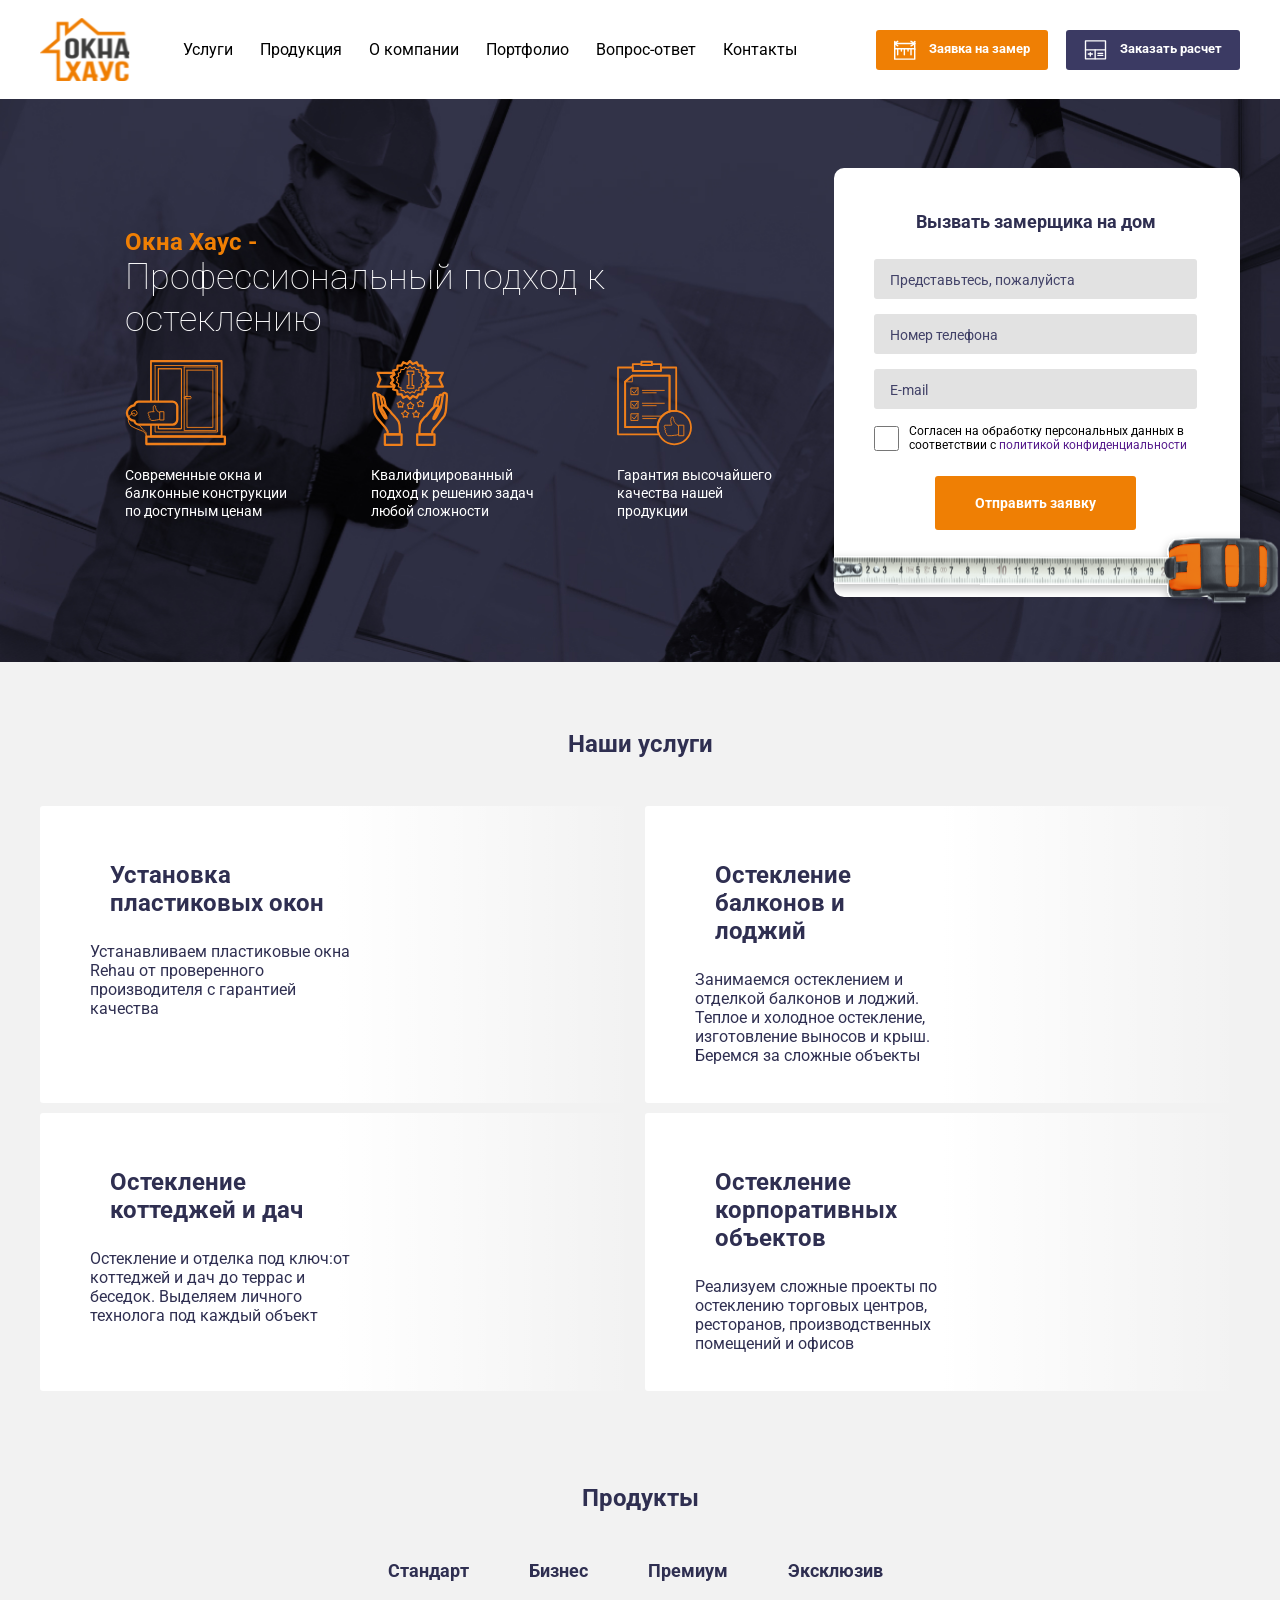
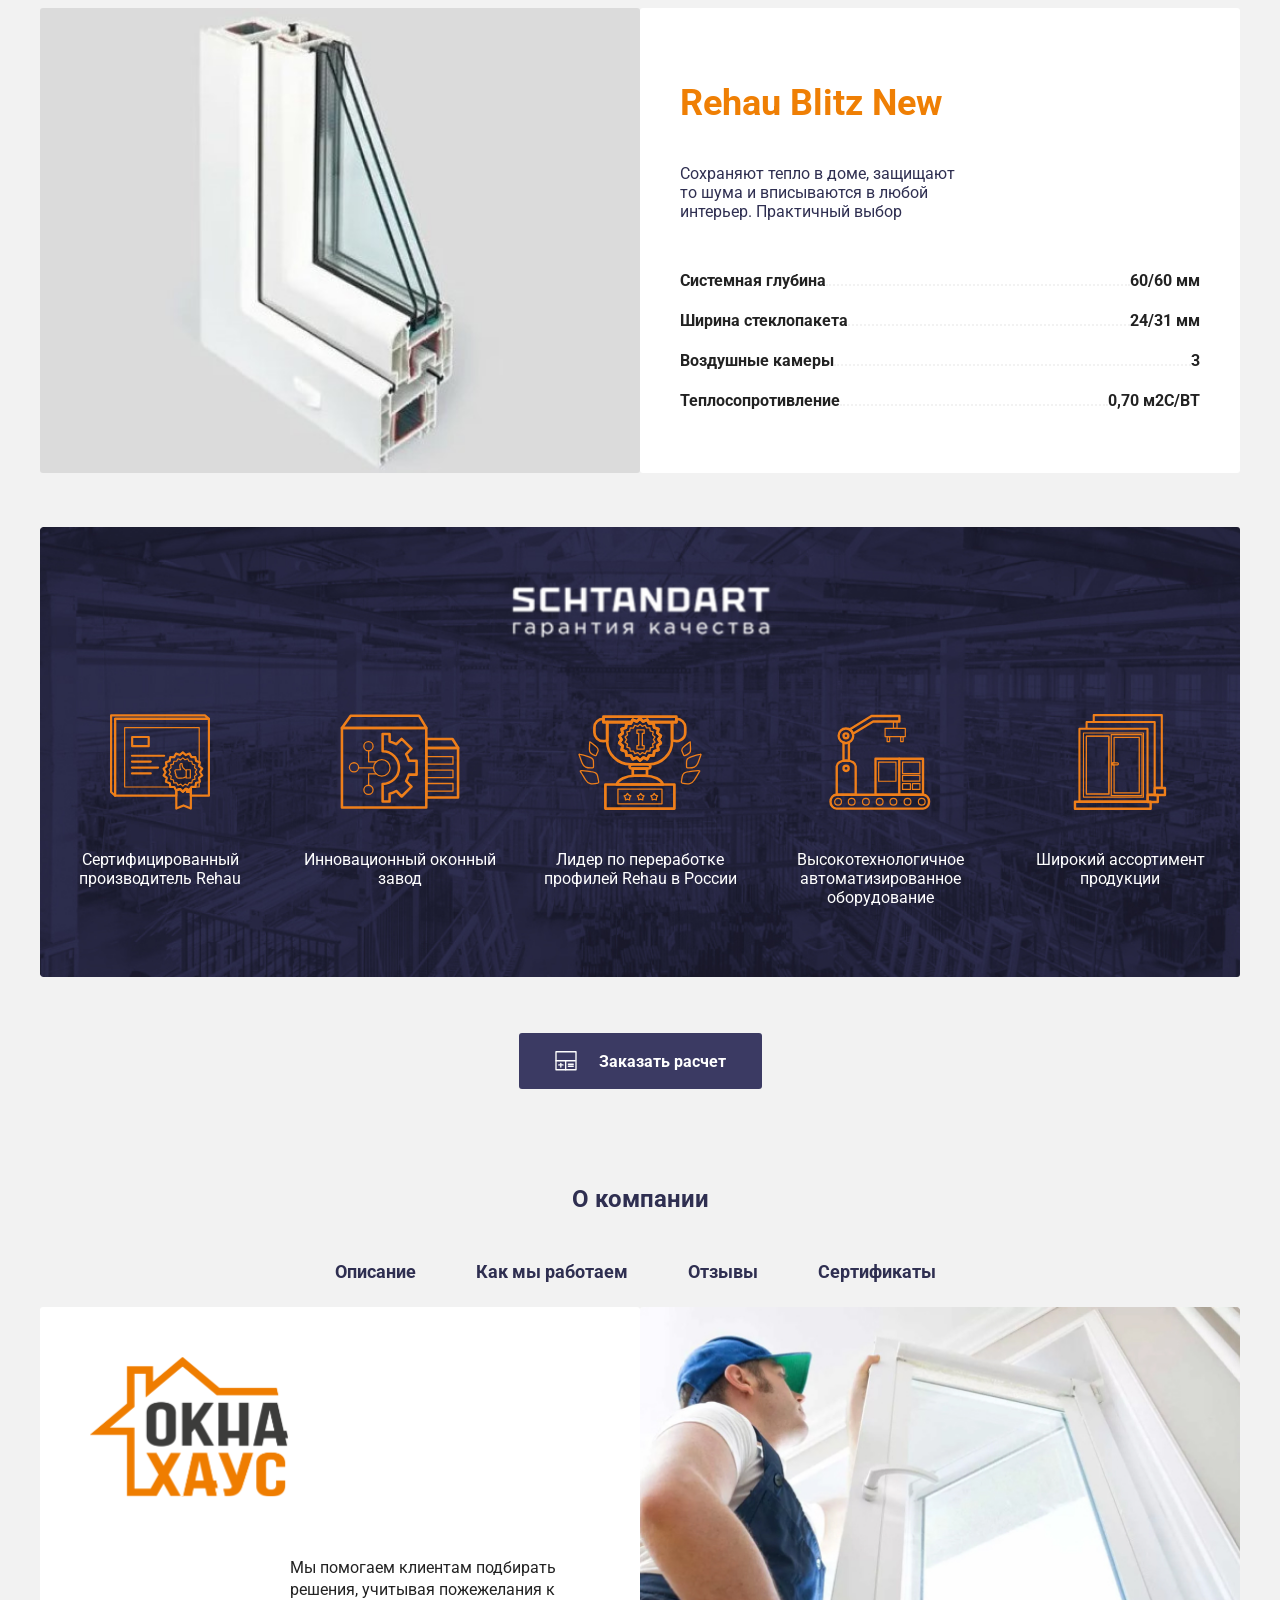
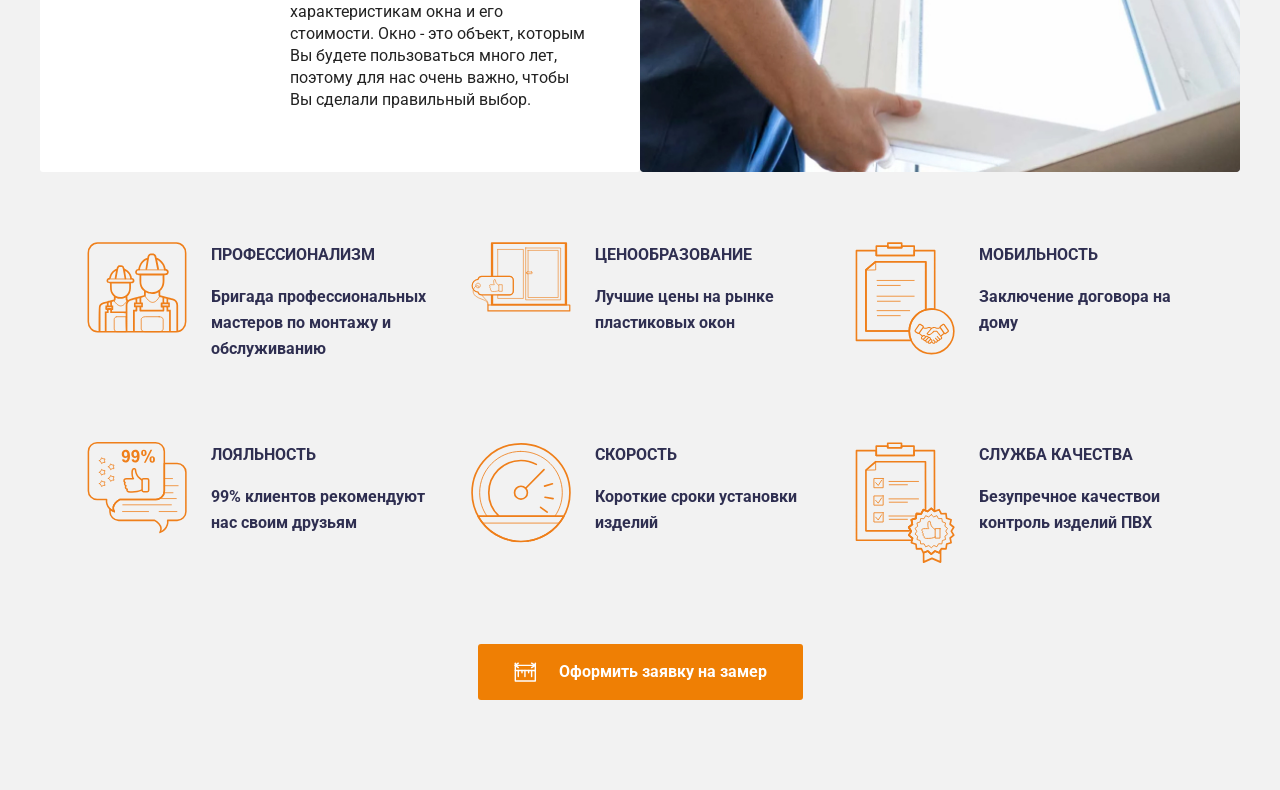
==== commit 00a28100: "Merge branch 'homework-13' into 'develop' creating a block about the company  See merge request dima" ====
--- a/intex.html
+++ b/intex.html
@@ -6,15 +6,21 @@
   <meta name="viewport" content="width=device-width, initial-scale=1.0">
   <title>Окна хаус</title>
   <link rel="stylesheet" href="./css/reset.css">
+  <link rel="preconnect" href="https://fonts.googleapis.com">
+  <link rel="preconnect" href="https://fonts.gstatic.com" crossorigin>
+  <link href="https://fonts.googleapis.com/css2?family=Roboto:wght@100;400;700&display=swap" rel="stylesheet">
   <link rel="stylesheet" href="./css/style.css">
 </head>
 <body>
   <header class="header">
     <div class="container">
       <div class="header-block">
-        <img src="./images/header/burger-menu.svg" alt="" class="header-block__burger-menu">
-
-        <img src="./images/header/logo.svg" alt="">
+
+        <div class="header-block__menu">
+          <img src="./images/header/burger-menu.svg" alt="" class="header-block__menu-burger">
+
+          <img src="./images/header/logo.svg" alt="" class="header-block__logo-icon">
+        </div>
 
         <nav class="navigations">
           <ul class="navigations-list">
@@ -189,41 +195,39 @@
 
       <div class="products-card">
 
-        <div class="products-card__item">
-          <img src="./images/procucts/products.jpg" alt="" class="products-card__images">
-        </div>
-
-        <div  class="products-card__item">
-          <div class="products-card__title">
-
-            <h3 class="products-card__title-classification">Rehau Blitz New</h3>
-
-            <p class="produsts-card__descriptions">Сохраняют тепло в доме, защищают то шума и вписываются в любой интерьер. Практичный выбор</p>
-
-            <div class="products-card__specifications-item">
-              <span class="products-card__specifications-title">Cистемная глубина</span>
-                <span class="border-dotted border-dotted_width-one"></span>
-              <span class="products-card__specifications-value">60/60 мм</span>
-            </div>
-
-            <div class="products-card__specifications-item">
-              <span class="products-card__specifications-title">Ширина стеклопакета</span>
-                <span class="border-dotted border-dotted_width-two"></span>
-              <span class="products-card__specifications-value">24/31 мм</span>
-            </div>
-
-            <div class="products-card__specifications-item">
-              <span class="products-card__specifications-title">Воздушные камеры</span>
-                <span class="border-dotted border-dotted_width-three"></span>
-              <span class="products-card__specifications-value">3</span>
-            </div>
-
-            <div class="products-card__specifications-item">
-              <span class="products-card__specifications-title">Теплосопротивление</span>
-                <span class="border-dotted border-dotted_width-four"></span>
-              <span class="products-card__specifications-value">0,70 м2С/ВТ</span>
-            </div>
-          </div>
+        <div class="products-card__left left">
+          <img src="./images/procucts/products.jpg" alt="" class="left__images">
+        </div>
+
+        <div  class="products-card__right right">
+
+            <h3 class="right__title">Rehau Blitz New</h3>
+
+            <p class="right__descriptions">Сохраняют тепло в доме, защищают то шума и вписываются в любой интерьер. Практичный выбор</p>
+
+            <div class="right__specifications-item">
+              <span class="right__specifications-title">Cистемная глубина</span>
+                <span class="border-dotted"></span>
+              <span class="right__specifications-value">60/60 мм</span>
+            </div>
+
+            <div class="right__specifications-item">
+              <span class="right__specifications-title">Ширина стеклопакета</span>
+                <span class="border-dotted"></span>
+              <span class="right__specifications-value">24/31 мм</span>
+            </div>
+
+            <div class="right__specifications-item">
+              <span class="right__specifications-title">Воздушные камеры</span>
+                <span class="border-dotted"></span>
+              <span class="right__specifications-value">3</span>
+            </div>
+
+            <div class="right__specifications-item">
+              <span class="right__specifications-title">Теплосопротивление</span>
+                <span class="border-dotted"></span>
+              <span class="right__specifications-value">0,70 м2С/ВТ</span>
+            </div>
 
         </div>
       </div>
@@ -285,5 +289,120 @@
       </button>
     </div>
   </section>
+
+  <section class="about">
+    <div class="container">
+      <h2 class="title-sections">
+        О компании
+      </h2>
+
+      <ul class="about-list">
+        <li class="about-list__item">
+          <a class="about-list__link" href="">Описание</a>
+        </li>
+        <li class="about-list__item">
+          <a class="about-list__link" href="">Как мы работаем</a>
+        </li>
+        <li class="about-list__item">
+          <a class="about-list__link" href="">Отзывы</a>
+        </li>
+        <li class="about-list__item">
+          <a class="about-list__link" href="">Сертификаты</a>
+        </li>
+      </ul>
+
+      <div class="about-card">
+        <div class="about-card__left left">
+          <img src="./images/about/logo.svg" alt="" class="left__logo">
+
+          <p class="left__description">Мы помогаем клиентам подбирать решения, учитывая пожежелания к характеристикам окна и его стоимости. Окно - это объект, которым Вы будете пользоваться много лет, поэтому для нас очень важно, чтобы Вы сделали правильный выбор.</p>
+        </div>
+
+        <div class="about-card__right right">
+          <img src="./images/about/fon.jpg" alt="" class="right__images">
+        </div>
+      </div>
+
+      <div class="about-advantage">
+        <div class="about-advantage__item item">
+          <img src="./images/about/icon1.svg" alt="" class="item__icon">
+          <div class="item__block">
+            <div class="item__block-title">
+              ПРОФЕССИОНАЛИЗМ
+            </div>
+            <div class="item__block-description">
+              Бригада профессиональных мастеров по монтажу и обслуживанию
+            </div>
+          </div>
+        </div>
+
+        <div class="about-advantage__item item">
+          <img src="./images/about/icon2.svg" alt="" class="item__icon">
+          <div class="item__block">
+            <div class="item__block-title">
+              ЦЕНООБРАЗОВАНИЕ
+            </div>
+            <div class="item__block-description">
+              Лучшие цены на рынке пластиковых окон
+            </div>
+          </div>
+        </div>
+
+        <div class="about-advantage__item item">
+          <img src="./images/about/icon3.svg" alt="" class="item__icon">
+          <div class="item__block">
+            <div class="item__block-title">
+              МОБИЛЬНОСТЬ
+            </div>
+            <div class="item__block-description">
+              Заключение договора на дому
+            </div>
+          </div>
+        </div>
+
+        <div class="about-advantage__item item">
+          <img src="./images/about/icon4.svg" alt="" class="item__icon">
+          <div class="item__block">
+            <div class="item__block-title">
+              ЛОЯЛЬНОСТЬ
+            </div>
+            <div class="item__block-description">
+              99% клиентов рекомендуют нас своим друзьям
+            </div>
+          </div>
+        </div>
+
+        <div class="about-advantage__item item">
+          <img src="./images/about/icon5.svg" alt="" class="item__icon">
+          <div class="item__block">
+            <div class="item__block-title">
+              СКОРОСТЬ
+            </div>
+            <div class="item__block-description">
+              Короткие сроки установки изделий
+            </div>
+          </div>
+        </div>
+
+        <div class="about-advantage__item item">
+          <img src="./images/about/icon6.svg" alt="" class="item__icon">
+          <div class="item__block">
+            <div class="item__block-title">
+              СЛУЖБА КАЧЕСТВА
+            </div>
+            <div class="item__block-description">
+              Безупречное качествои контроль изделий ПВХ
+            </div>
+          </div>
+        </div>
+      </div>
+
+      <button class="about__button">
+        <img src="./images/about/button-icon.svg" alt="" class="about__button-icon">
+        Оформить заявку на замер
+      </button>
+    </div>
+  </section>
+
 </body>
 </html>
--- a/css/style.css
+++ b/css/style.css
@@ -1,11 +1,19 @@
-@import url("https://fonts.googleapis.com/css2?family=Roboto:wght@100;400;700&display=swap");
-body {
-  font-family: "Roboto";
+body * {
+  font-family: "Roboto", sans-serif;
+}
+
+body * {
+  box-sizing: border-box;
 }
 
 .container {
   max-width: 1200px;
   margin: 0 auto;
+}
+@media screen and (max-width: 992px) {
+  .container {
+    margin: 0 56px;
+  }
 }
 
 .header {
@@ -18,23 +26,21 @@
   height: 65px;
   margin: 17px 0 17px 0;
 }
-@media screen and (max-width: 992px) {
-  .header-block {
-    justify-content: space-evenly;
-  }
-}
-.header-block__burger-menu {
+.header-block__menu {
+  display: flex;
+  justify-content: left;
+}
+.header-block__menu-burger {
   display: none;
 }
 @media screen and (max-width: 992px) {
-  .header-block__burger-menu {
+  .header-block__menu-burger {
     display: block;
+    margin-right: 40px;
   }
 }
 .header-block .navigations-list {
   display: flex;
-  font-weight: 400;
-  line-height: 19px;
 }
 @media screen and (max-width: 992px) {
   .header-block .navigations-list {
@@ -45,6 +51,8 @@
   margin-right: 27px;
 }
 .header-block .navigations-list__link {
+  font-weight: 400;
+  line-height: 19px;
   color: #000000;
 }
 .header-block .navigations-list__link:hover {
@@ -56,7 +64,6 @@
   background-color: #EF7F04;
   border-radius: 3px;
   color: #FFFFFF;
-  font-family: "Roboto";
   font-size: 13px;
   font-weight: 700;
   line-height: 15px;
@@ -67,7 +74,6 @@
   background: #3B3A63;
   border-radius: 3px;
   color: #FFFFFF;
-  font-family: "Roboto";
   font-size: 13px;
   font-weight: 700;
   line-height: 15px;
@@ -75,10 +81,6 @@
 }
 .header-block .header-buttons__icon {
   margin-right: 10px;
-}
-
-* {
-  box-sizing: border-box;
 }
 
 .title-sections {
@@ -97,11 +99,11 @@
 
 .services {
   background-color: #f2f2f2;
-  padding: 68px 0 83px 0;
+  padding: 68px 0 83px;
 }
 @media screen and (max-width: 992px) {
   .services {
-    padding: 47px 0 0 0;
+    padding: 47px 0 0;
   }
 }
 .services-list {
@@ -184,50 +186,47 @@
 }
 .products-card {
   display: flex;
-  justify-content: center;
-}
-.products-card__item {
-  width: 47.2%;
+  justify-content: space-between;
+}
+.products-card .left {
+  width: 50%;
+}
+.products-card .left__images {
+  height: 100%;
+  width: 100%;
+  -o-object-fit: cover;
+     object-fit: cover;
+  border-radius: 3px;
+}
+.products-card .right {
+  padding: 74px 40px 52px;
   background-color: #FFFFFF;
-  border-radius: 3px;
-}
-.products-card__item .products-card__title {
-  padding: 65px 34px 45px 34px;
-}
-.products-card__item .products-card__title-classification {
+  width: 50%;
+  border-radius: 3px;
+}
+.products-card .right__title {
   font-weight: 700;
   font-size: 36px;
   line-height: 42px;
   color: #EF7F04;
   margin-bottom: 40px;
 }
-.products-card__item .products-card__title .produsts-card__descriptions {
+.products-card .right__descriptions {
   width: 280px;
   font-weight: 400;
   line-height: 19px;
   color: #2F2F51;
   margin-bottom: 40px;
 }
-.products-card__item .products-card__title .products-card__specifications-item {
-  font-weight: 700;
-}
-.products-card__item .products-card__title .products-card__specifications-item .border-dotted {
-  display: inline-block;
+.products-card .right__specifications-item {
+  font-weight: 700;
+  display: flex;
+  align-items: baseline;
+  line-height: 40px;
+}
+.products-card .right__specifications-item .border-dotted {
   border-bottom: 2px dotted #f2f2f2;
-  height: 40px;
-  width: 260px;
-}
-.products-card__item .products-card__title .products-card__specifications-item .border-dotted_width-one {
-  width: 260px;
-}
-.products-card__item .products-card__title .products-card__specifications-item .border-dotted_width-two {
-  width: 238px;
-}
-.products-card__item .products-card__title .products-card__specifications-item .border-dotted_width-three {
-  width: 311px;
-}
-.products-card__item .products-card__title .products-card__specifications-item .border-dotted_width-four {
-  width: 222px;
+  flex-grow: 1;
 }
 
 .windows-house {
@@ -365,12 +364,24 @@
   padding-bottom: 96px;
   background-color: #f2f2f2;
 }
+@media screen and (max-width: 992px) {
+  .quality {
+    padding-bottom: 38px;
+  }
+}
 .quality-top {
   background-image: url(/images/quality/quality-fon.jpg);
   background-repeat: no-repeat;
   background-size: cover;
-  padding: 36px 0 70px 0;
+  border-radius: 3px;
+  padding: 36px 0 70px;
   margin-bottom: 56px;
+}
+@media screen and (max-width: 992px) {
+  .quality-top {
+    padding: 36px 0 0;
+    margin-bottom: 29px;
+  }
 }
 .quality-top__title {
   text-align: center;
@@ -379,9 +390,20 @@
 .quality-top__list {
   display: flex;
   justify-content: space-around;
+  flex-wrap: wrap;
+}
+@media screen and (max-width: 992px) {
+  .quality-top__list {
+    justify-content: space-evenly;
+  }
 }
 .quality-top__list .item {
   text-align: center;
+}
+@media screen and (max-width: 992px) {
+  .quality-top__list .item {
+    margin-bottom: 70px;
+  }
 }
 .quality-top__list .item__icon {
   height: 96px;
@@ -391,7 +413,7 @@
   font-weight: 400;
   line-height: 19px;
   color: #FFFFFF;
-  width: 195px;
+  width: 222px;
 }
 .quality__btn {
   display: flex;
@@ -400,11 +422,130 @@
   padding: 18px 36px;
   background: #3B3A63;
   border-radius: 3px;
-  font-family: "Roboto";
   font-weight: 700;
   line-height: 19px;
   color: #FFFFFF;
 }
 .quality__btn-icon {
   margin-right: 22px;
+}
+
+.about {
+  background-color: #f2f2f2;
+  padding-bottom: 90px;
+}
+@media screen and (max-width: 992px) {
+  .about {
+    padding-bottom: 0;
+  }
+}
+.about-list {
+  display: flex;
+  justify-content: center;
+  margin-bottom: 25px;
+}
+.about-list__link {
+  padding: 10px 25px;
+  margin-right: 10px;
+  border-radius: 3px;
+  font-weight: 700;
+  font-size: 18px;
+  color: #2F2F51;
+  line-height: 21px;
+}
+.about-list__link:hover {
+  color: #FFFFFF;
+  background-color: #EF7F04;
+}
+.about-card {
+  display: flex;
+  justify-content: center;
+}
+.about-card .left {
+  width: 50%;
+  background-color: #FFFFFF;
+  border-radius: 3px;
+  padding: 50px;
+}
+@media screen and (max-width: 992px) {
+  .about-card .left {
+    padding: 50px 50px 50px 30px;
+  }
+}
+.about-card .left__logo {
+  margin-bottom: 60px;
+}
+.about-card .left__description {
+  font-weight: 400;
+  line-height: 22px;
+  width: 60%;
+  margin-left: auto;
+}
+@media screen and (max-width: 992px) {
+  .about-card .left__description {
+    width: 80%;
+  }
+}
+.about-card .right {
+  width: 50%;
+}
+.about-card .right__images {
+  height: 100%;
+  width: 100%;
+  -o-object-fit: cover;
+     object-fit: cover;
+  border-radius: 3px;
+}
+.about-advantage {
+  display: flex;
+  flex-wrap: wrap;
+  justify-content: center;
+  padding-top: 70px;
+}
+@media screen and (max-width: 992px) {
+  .about-advantage {
+    justify-content: space-evenly;
+  }
+}
+.about-advantage .item {
+  display: flex;
+  justify-content: center;
+  align-items: flex-start;
+  margin-bottom: 80px;
+  width: 32%;
+}
+@media screen and (max-width: 992px) {
+  .about-advantage .item {
+    width: 40%;
+    margin-bottom: 50px;
+  }
+}
+.about-advantage .item__icon {
+  width: 100px;
+}
+.about-advantage .item__block {
+  font-weight: 700;
+  line-height: 26px;
+  margin-left: 24px;
+  color: #2F2F51;
+}
+.about-advantage .item__block-title {
+  margin-bottom: 16px;
+}
+.about-advantage .item__block-description {
+  width: 215px;
+}
+.about__button {
+  display: flex;
+  align-items: center;
+  margin: 0 auto;
+  padding: 18px 36px;
+  background: #EF7F04;
+  border-radius: 3px;
+  font-weight: 700;
+  line-height: 19px;
+  color: #FFFFFF;
+}
+.about__button-icon {
+  margin-right: 22px;
 }/*# sourceMappingURL=style.css.map */
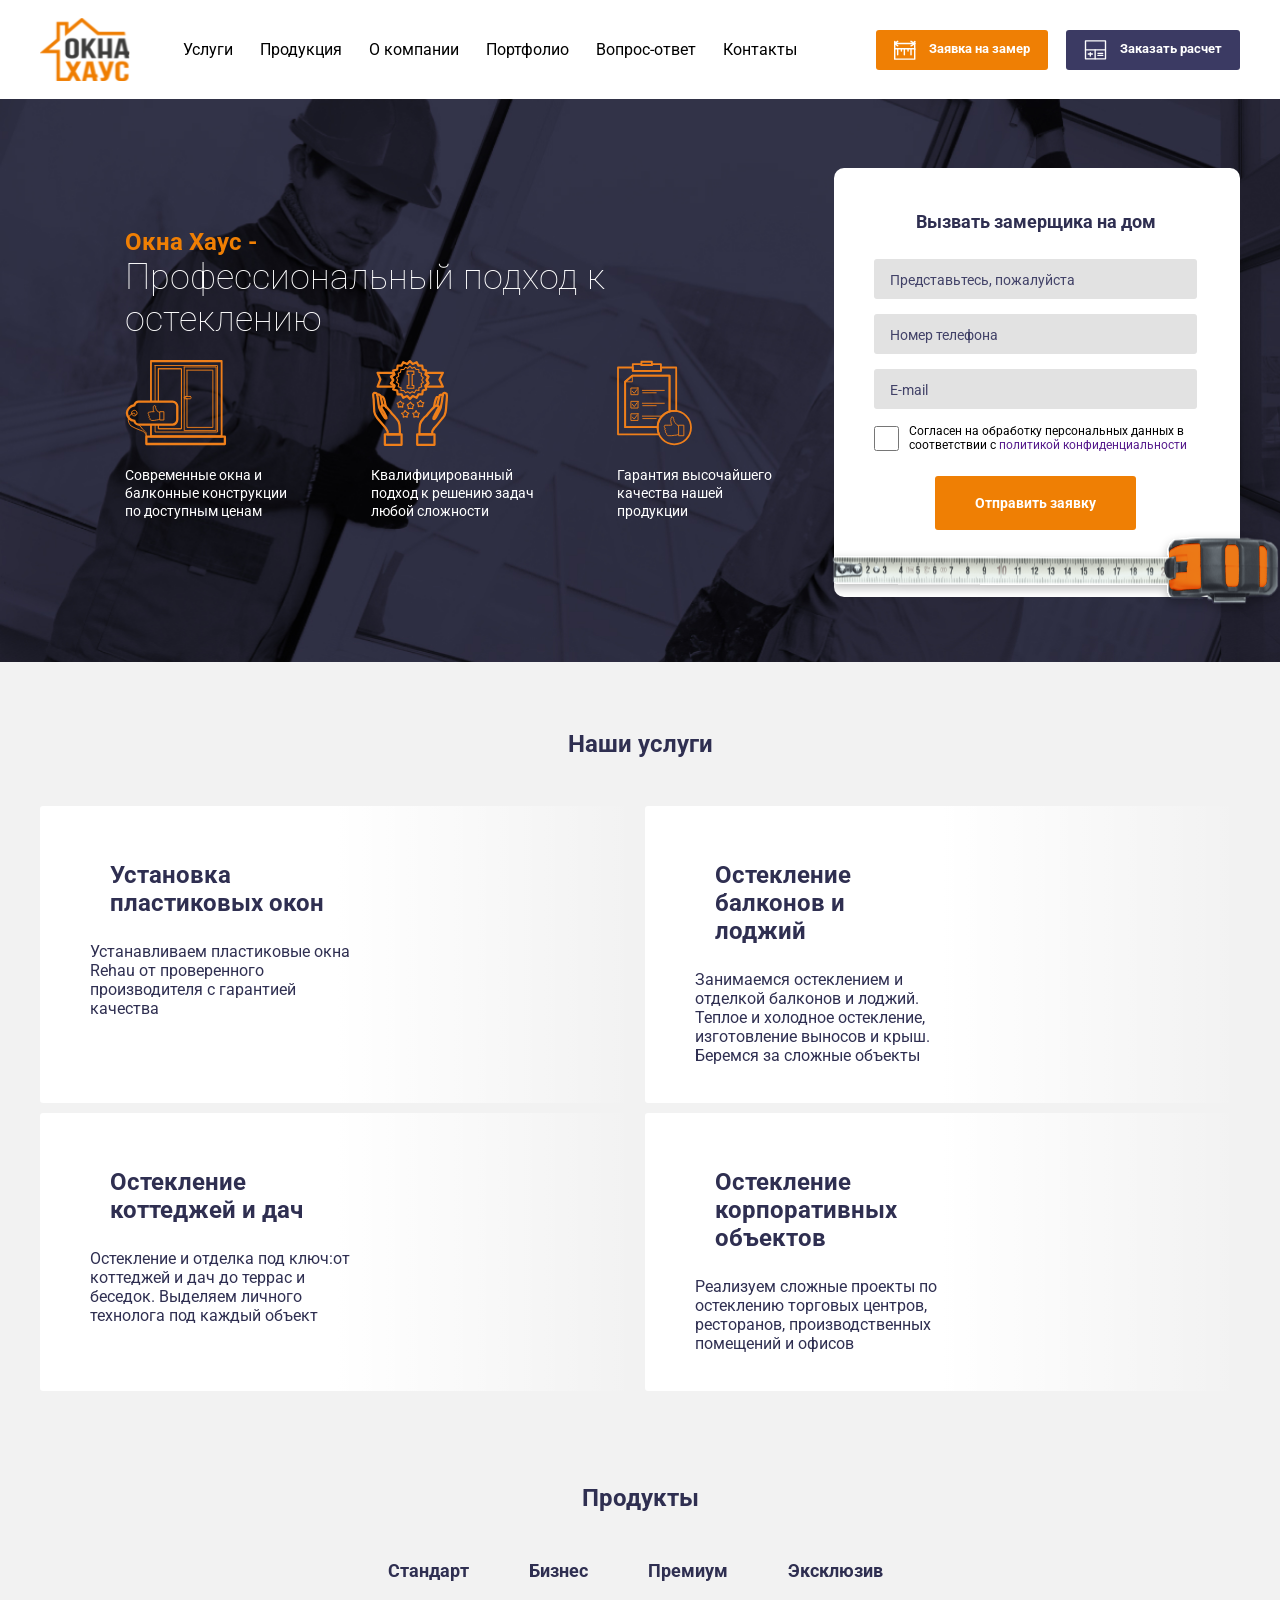
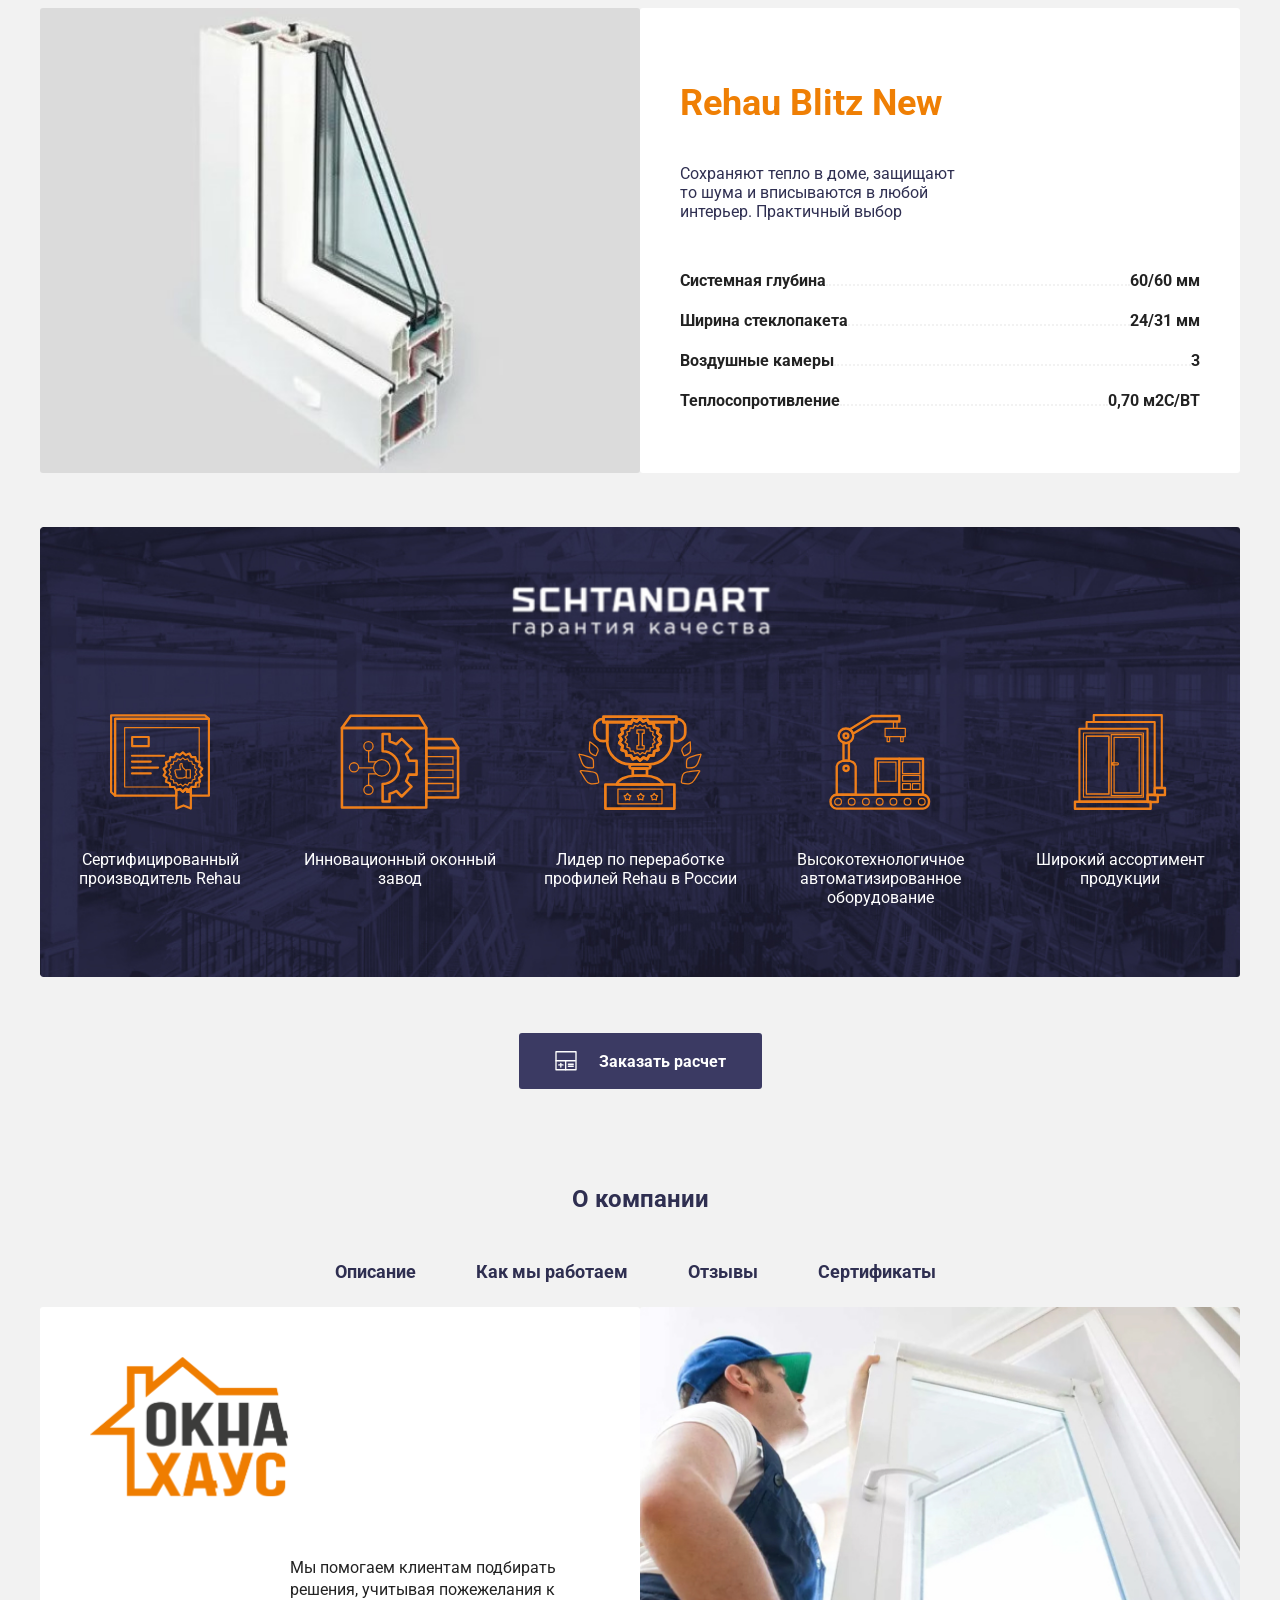
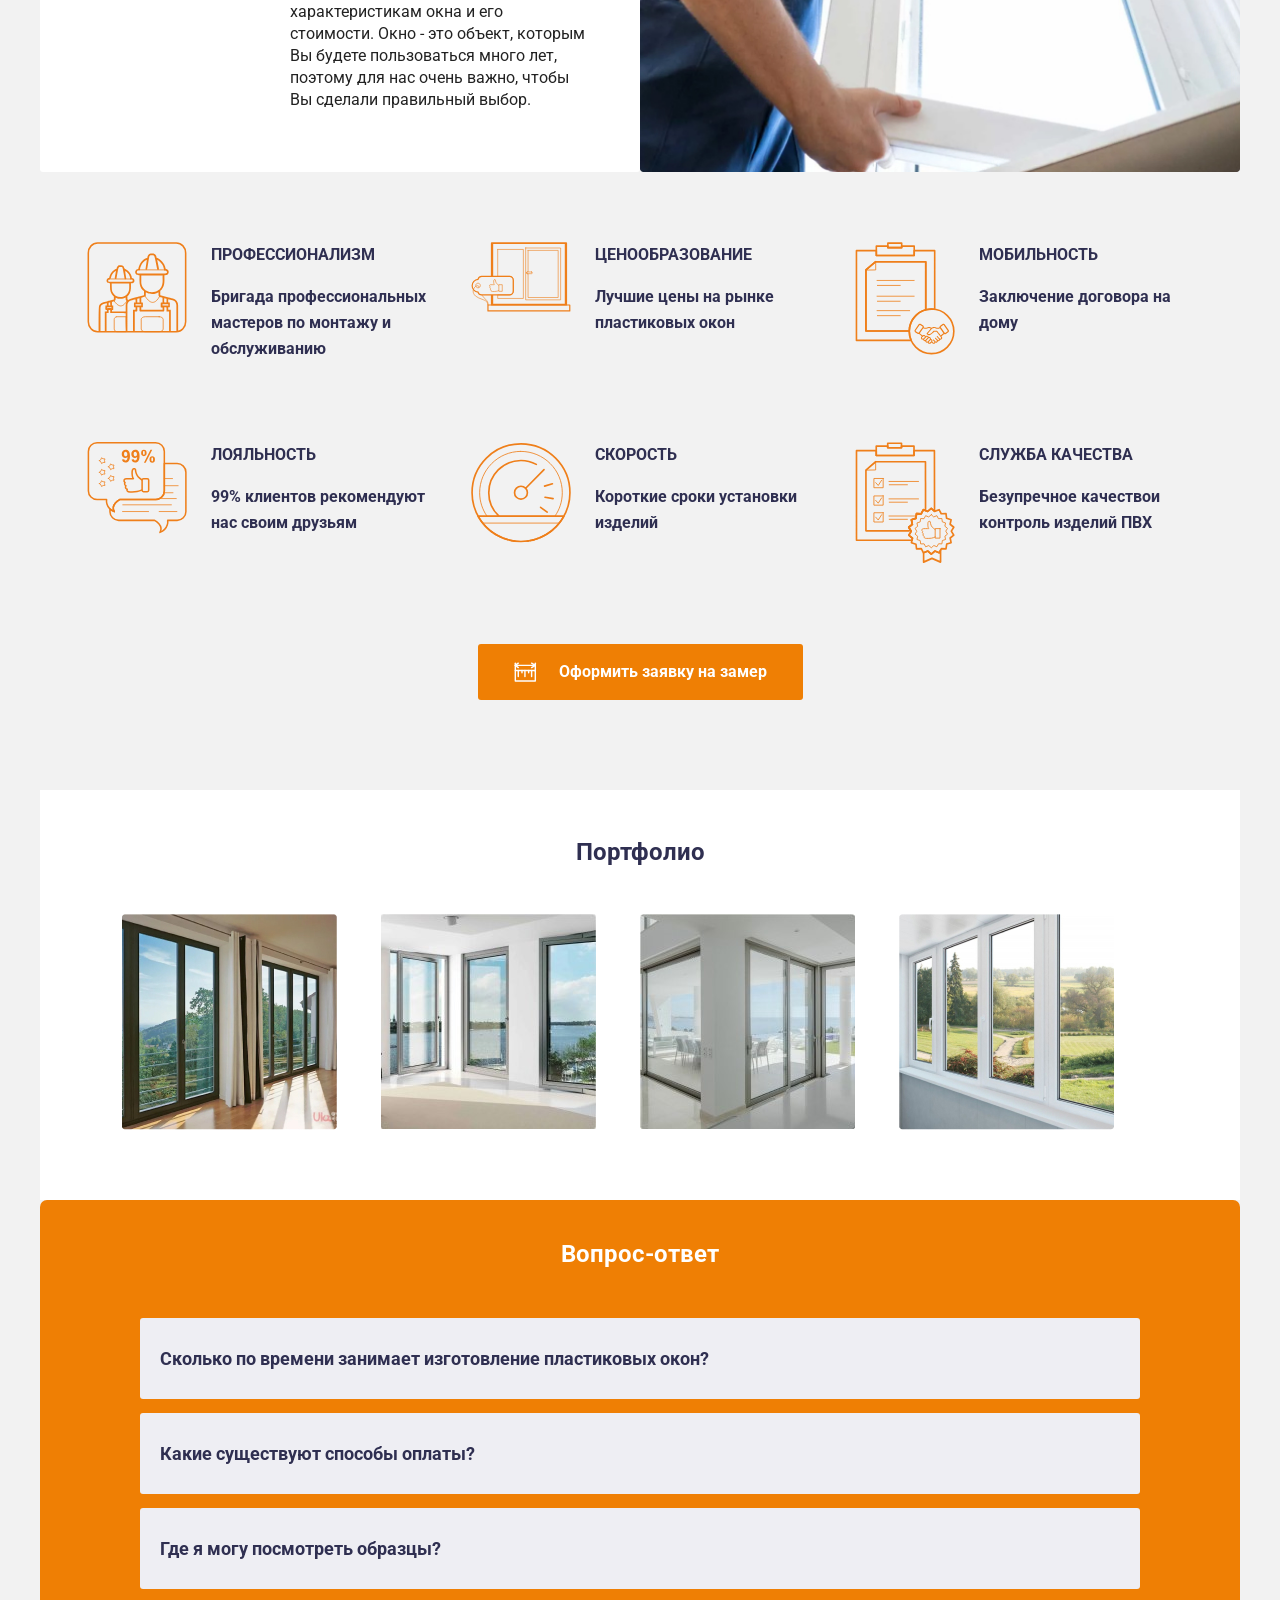
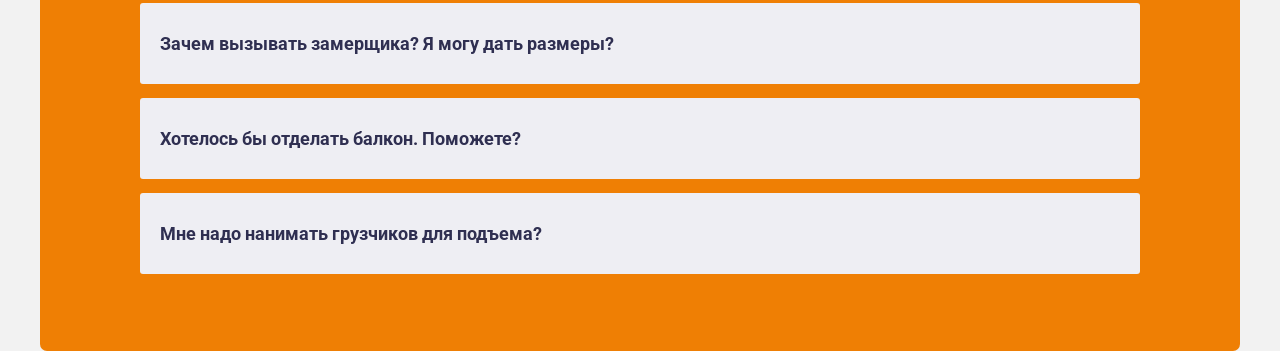
==== commit 99d23dde: "creating a portfolio blog, question and answer" ====
--- a/intex.html
+++ b/intex.html
@@ -404,5 +404,81 @@
     </div>
   </section>
 
+  <section class="portfolio">
+    <div class="container">
+      <h2 class="title-sections">Портфолио</h2>
+
+      <div class="portfolio__list">
+        <div class="portfolio__item item">
+          <img src="./images/portfolio/portfolio-01.jpg" alt="">
+        </div>
+  
+        <div class="portfolio__item item">
+          <img src="./images/portfolio/portfolio-02.jpg" alt="">
+        </div>
+  
+        <div class="portfolio__item item">
+          <img src="./images/portfolio/portfolio-03.jpg" alt="">
+        </div>
+  
+        <div class="portfolio__item item">
+          <img src="./images/portfolio/portfolio-04.jpg" alt="">
+        </div>
+      </div>
+    </div>
+  </section>
+
+  <section class="questions">
+    <div class="container">
+      <h2 class="questions__tille">
+        Вопрос-ответ
+      </h2>
+
+      <div class="questions__answers">
+        <details class="questions__answers-block">
+          <summary class="questions__answers-title">
+            Сколько по времени занимает изготовление пластиковых окон?
+          </summary>
+          Ответ на вопрос
+        </details>
+
+        <details class="questions__answers-block">
+          <summary class="questions__answers-title">
+            Какие существуют способы оплаты?
+          </summary>
+          Ответ на вопрос
+        </details>
+
+        <details class="questions__answers-block">
+          <summary class="questions__answers-title">
+            Где я могу посмотреть образцы?
+          </summary>
+          Ответ на вопрос
+        </details>
+
+        <details class="questions__answers-block">
+          <summary class="questions__answers-title">
+            Зачем вызывать замерщика? Я могу дать размеры?
+          </summary>
+          Ответ на вопрос
+        </details>
+
+        <details class="questions__answers-block">
+          <summary class="questions__answers-title">
+            Хотелось бы отделать балкон. Поможете?
+          </summary>
+          Ответ на вопрос
+        </details>
+
+        <details class="questions__answers-block">
+          <summary class="questions__answers-title">
+            Мне надо нанимать грузчиков для подъема?
+          </summary>
+          Нет, команда мастеров все сами аккуратно доставят и внесут.
+        </details>
+      </div>
+    </div>
+  </section>
+
 </body>
 </html>
--- a/css/style.css
+++ b/css/style.css
@@ -548,4 +548,72 @@
 }
 .about__button-icon {
   margin-right: 22px;
+}
+
+.portfolio {
+  background-color: #f2f2f2;
+}
+@media screen and (max-width: 992px) {
+  .portfolio {
+    background-color: #FFFFFF;
+  }
+}
+.portfolio .container {
+  padding: 48px 0 70px;
+  background-color: #FFFFFF;
+}
+.portfolio__list {
+  display: flex;
+  justify-content: center;
+}
+.portfolio__list .item {
+  margin-right: 44px;
+}
+@media screen and (max-width: 992px) {
+  .portfolio__list .item:last-child {
+    display: none;
+  }
+}
+
+.questions {
+  background-color: #f2f2f2;
+}
+.questions .container {
+  padding: 40px 100px 63px;
+  background-color: #EF7F04;
+  border-radius: 7px;
+}
+@media screen and (max-width: 992px) {
+  .questions .container {
+    padding: 40px 40px 63px;
+  }
+}
+.questions__tille {
+  text-align: center;
+  margin-bottom: 50px;
+  font-weight: 700;
+  font-size: 24px;
+  line-height: 28px;
+  color: #FFFFFF;
+}
+.questions__answers-block {
+  font-weight: 700;
+  font-size: 18px;
+  line-height: 21px;
+  color: #2F2F51;
+  margin-bottom: 14px;
+  border-radius: 3px;
+  padding: 30px 20px;
+  background-color: #EEEEF3;
+}
+.questions__answers-block[open] {
+  line-height: 41px;
+  padding: 20px;
+}
+.questions__answers-block:hover {
+  color: #EF7F04;
+}
+.questions__answers-title {
+  display: block;
+  cursor: pointer;
 }/*# sourceMappingURL=style.css.map */
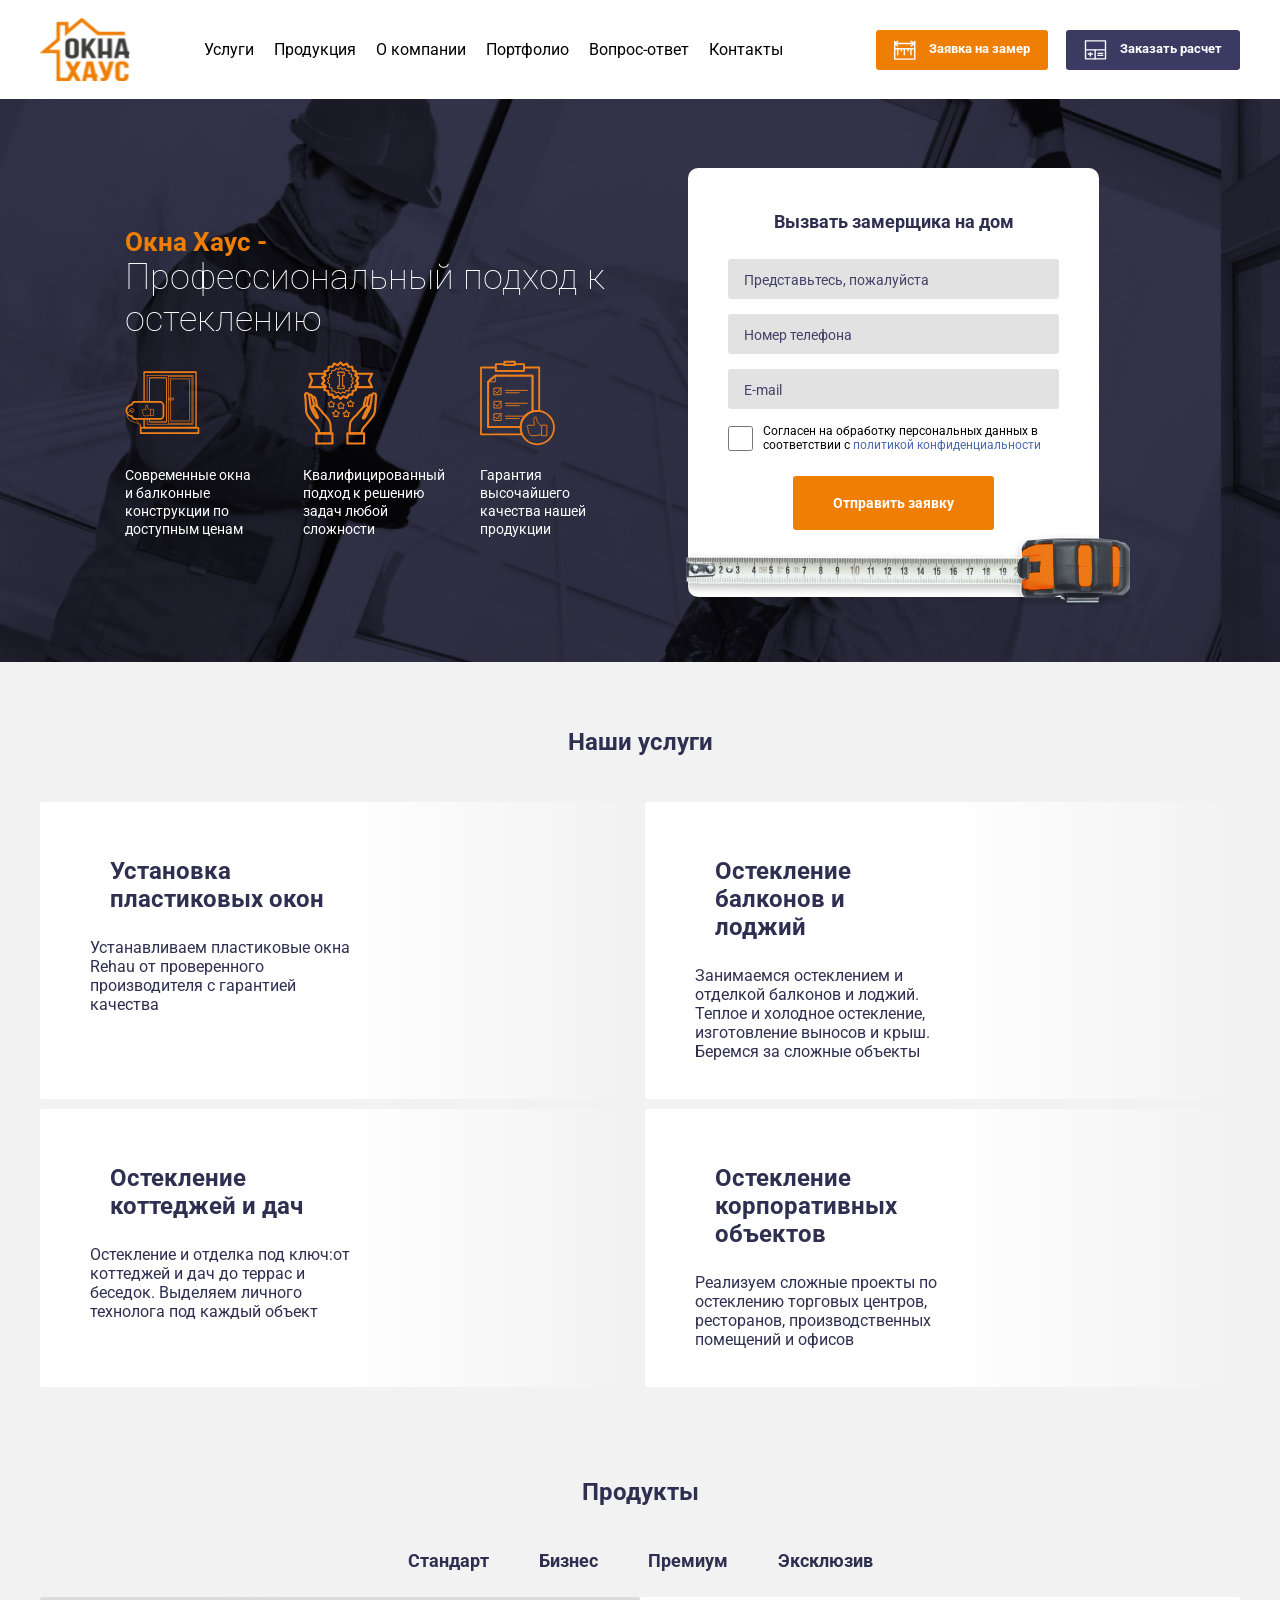
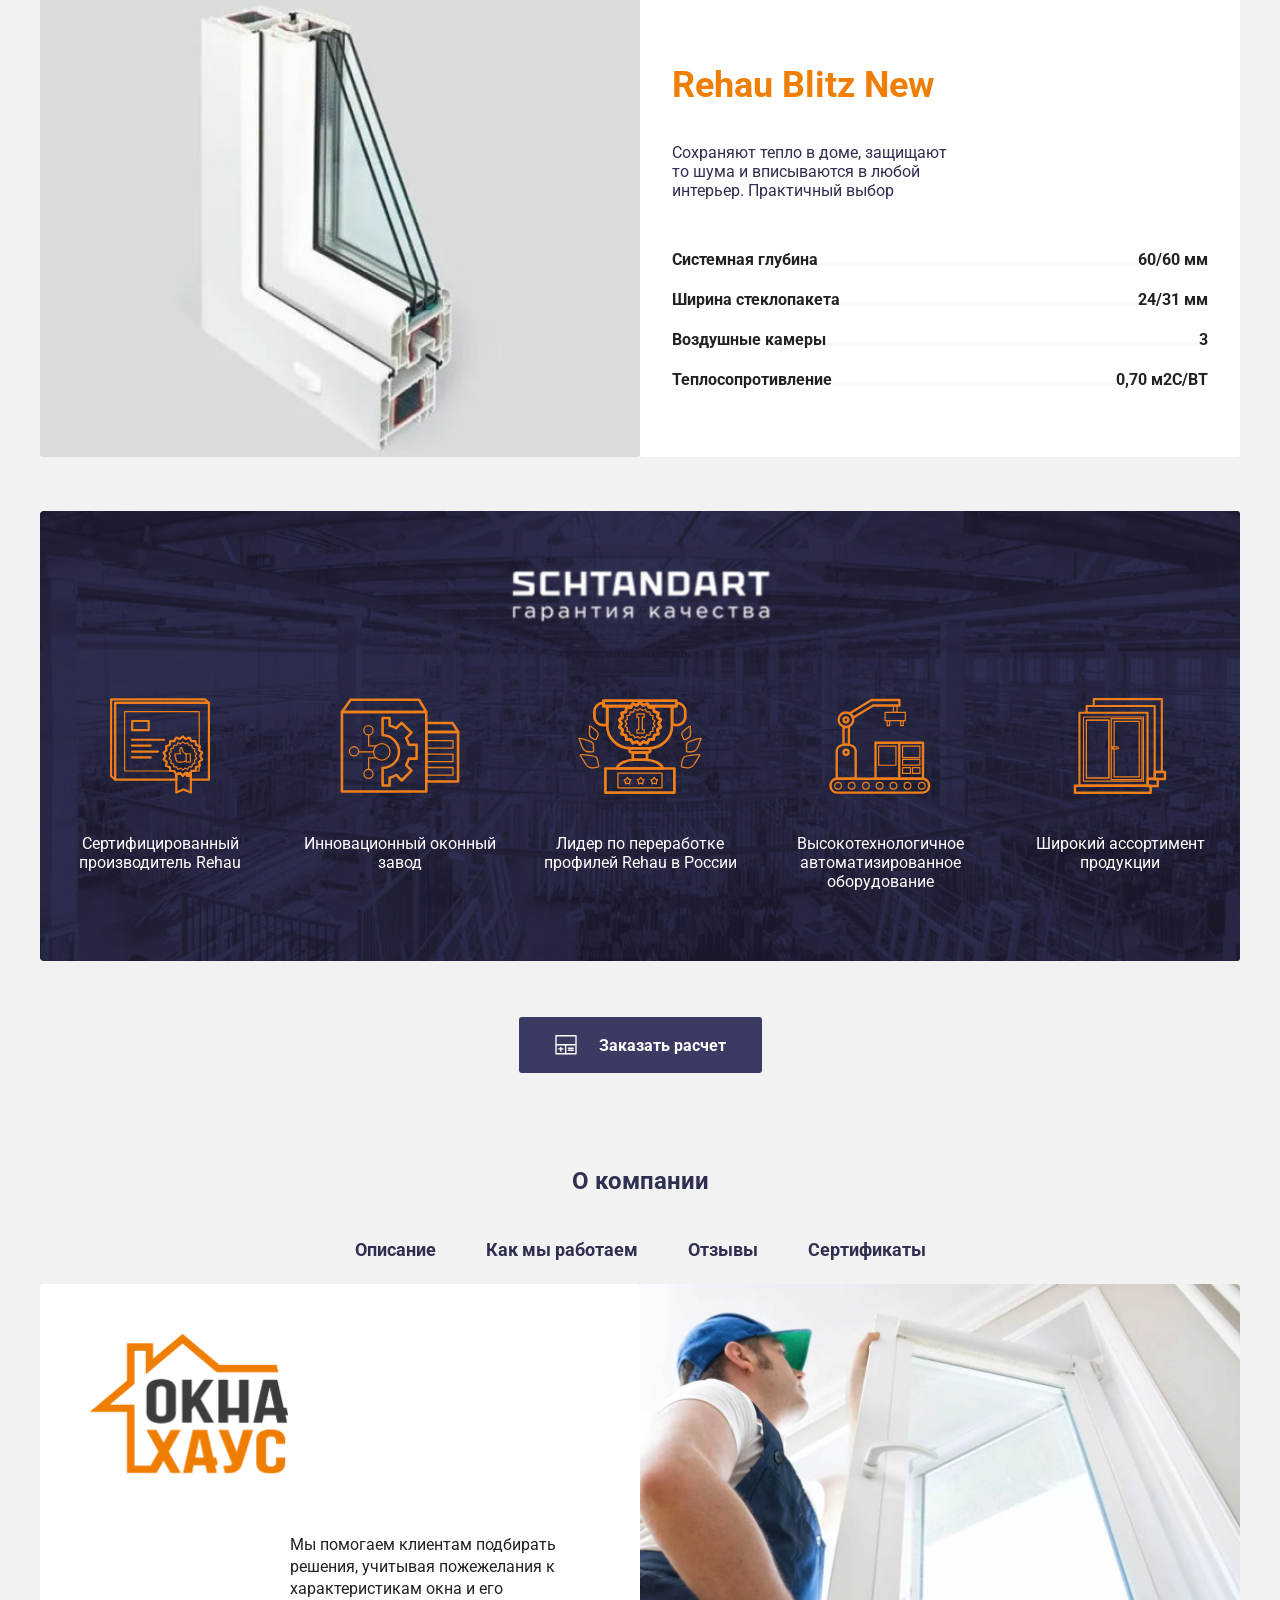
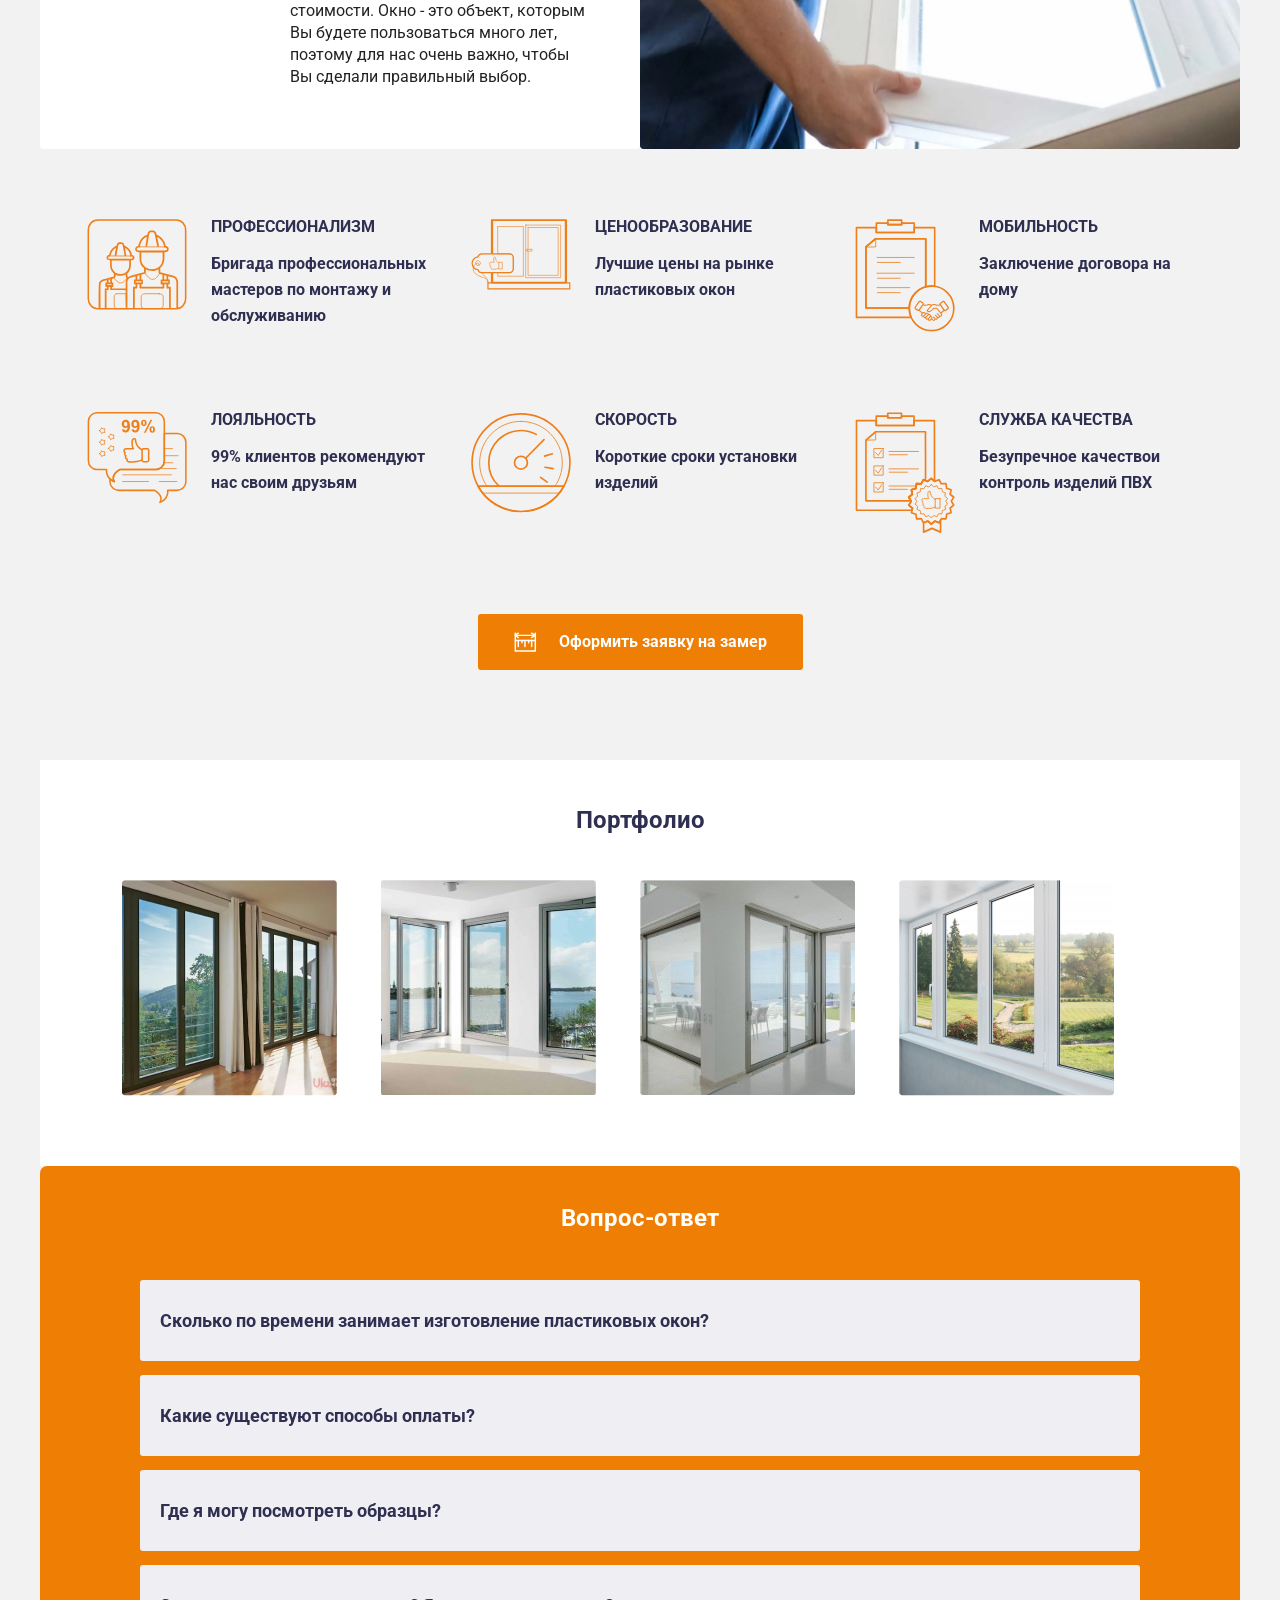
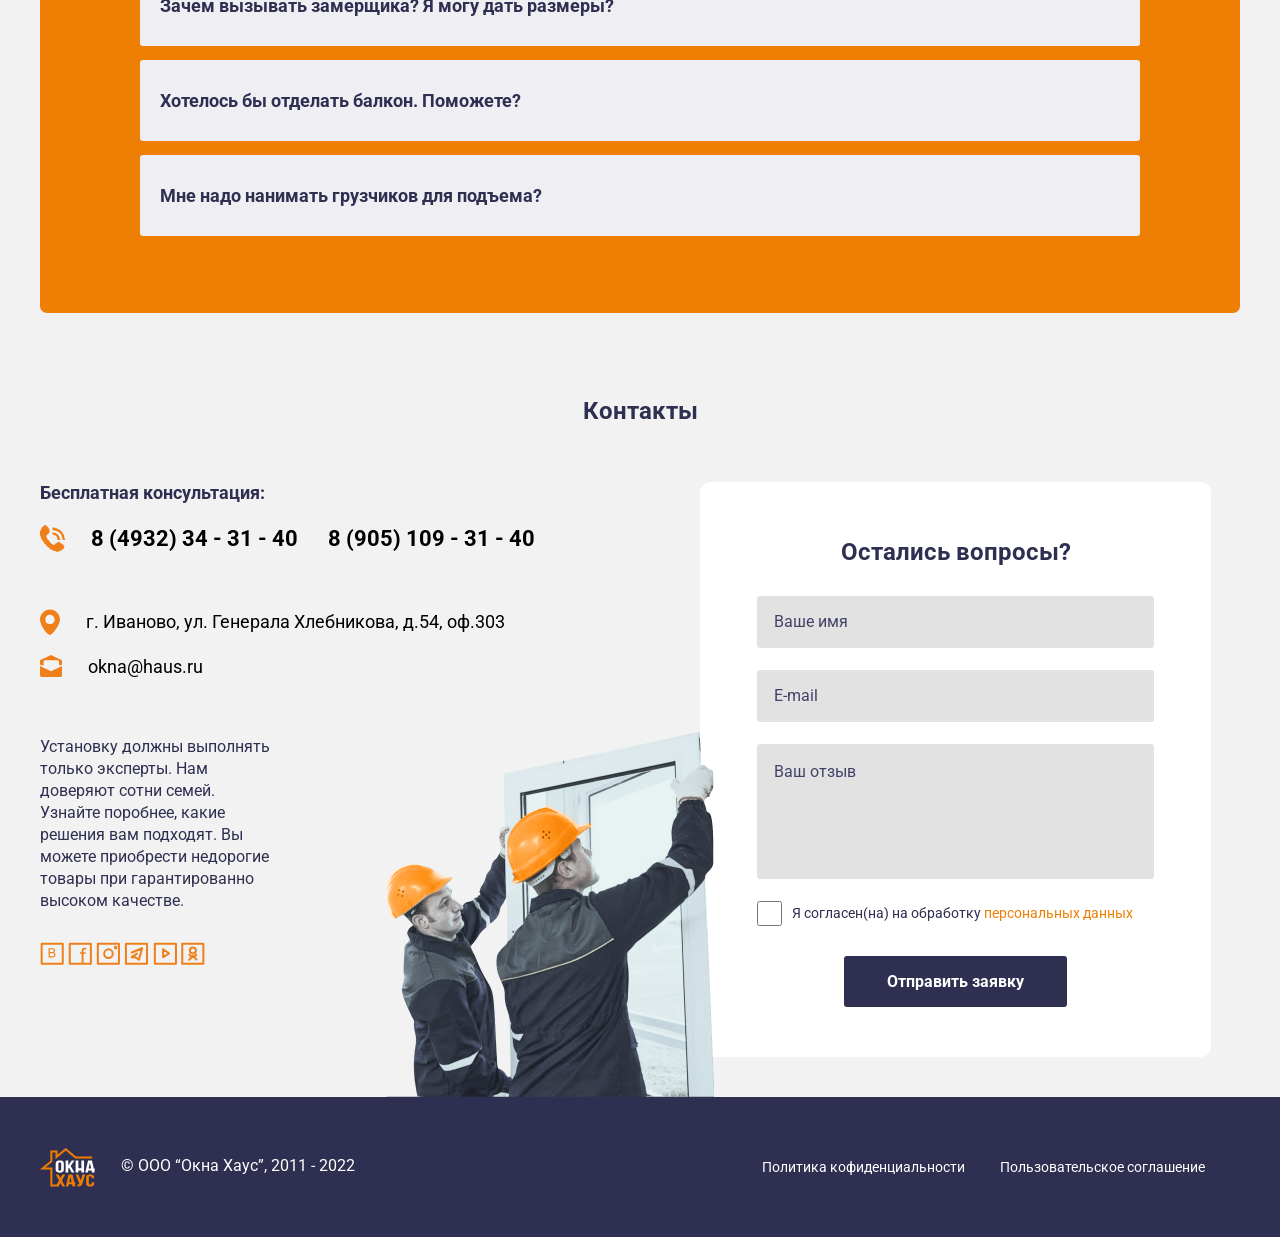
==== commit aa3e20d6: "creating the contacts, footer block" ====
--- a/intex.html
+++ b/intex.html
@@ -17,7 +17,7 @@
       <div class="header-block">
 
         <div class="header-block__menu">
-          <img src="./images/header/burger-menu.svg" alt="" class="header-block__menu-burger">
+          <span class="header-block__menu-burger"></span>
 
           <img src="./images/header/logo.svg" alt="" class="header-block__logo-icon">
         </div>
@@ -80,9 +80,7 @@
               <img src="./images/main/document.svg" alt="" class="left__advantage-icon">
               <p class="left__advantage-description">Гарантия высочайшего качества нашей продукции</p>
             </div>
-
-          </div>
-
+          </div>
         </div>
 
         <div class="main-info__right right">
@@ -103,11 +101,9 @@
               Отправить заявку
             </button>
 
-            <img class="right__feedback-images" src="./images/main/линейка.svg" alt="">
+            <img class="right__feedback-images" src="./images/main/линейка.png" alt="">
           </form>
-
-        </div>
-
+        </div>
       </div>
     </div>
   </main>
@@ -194,7 +190,6 @@
       </ul>
 
       <div class="products-card">
-
         <div class="products-card__left left">
           <img src="./images/procucts/products.jpg" alt="" class="left__images">
         </div>
@@ -228,7 +223,6 @@
                 <span class="border-dotted"></span>
               <span class="right__specifications-value">0,70 м2С/ВТ</span>
             </div>
-
         </div>
       </div>
 
@@ -283,8 +277,8 @@
         </div>
       </div>
 
-      <button class="quality__btn">
-        <img src="./images/quality/quality-btn-icon.svg" alt="" class="quality__btn-icon">
+      <button class="quality__button">
+        <img src="./images/quality/quality-btn-icon.svg" alt="" class="quality__button-icon">
         Заказать расчет  
       </button>
     </div>
@@ -430,9 +424,7 @@
 
   <section class="questions">
     <div class="container">
-      <h2 class="questions__tille">
-        Вопрос-ответ
-      </h2>
+      <h2 class="questions__tille">Вопрос-ответ</h2>
 
       <div class="questions__answers">
         <details class="questions__answers-block">
@@ -480,5 +472,121 @@
     </div>
   </section>
 
+  <section class="contacts-block">
+    <div class="container">
+      <h2 class="title-sections">Контакты</h2>
+
+      <div class="contacts">
+
+        <div class="contacts-info">
+          <div class="contacts-info__title">Бесплатная консультация:</div>
+
+          <div class="contacts-info__numbers number">
+            <div class="number__item">
+              <img class="number__item-icon" src="./images/contacts/contacts-icon-01.svg" alt="">
+              <a class="number__item-phone" href="tel:8(4932)34-31-40">8 (4932) 34 - 31 - 40</a>
+            </div>
+
+            <div class="number__item">
+              <a class="number__item-phone" href="tel:8(905)109-31-40">8 (905) 109 - 31 - 40</a>
+            </div>
+          </div>
+
+          <div class="contacts-info__list list">
+            <div class="list__item">
+              <img src="./images/contacts/contacts-icon-02.svg" alt="" class="list__item-icon">
+              <div class="list__item-name">
+                г. Иваново, ул. Генерала Хлебникова, д.54, оф.303
+              </div>
+            </div>
+
+            <div class="list__item">
+              <img src="./images/contacts/contacts-icon-03.svg" alt="" class="list__item-icon">
+              <a href="mailto:okna@haus.ru" class="list__item-name">okna@haus.ru</a>
+            </div>
+          </div>
+
+          <div class="contacts-info__description item">
+            <div class="item__description">
+              Установку должны выполнять только эксперты. Нам доверяют сотни семей. 
+              Узнайте поробнее, какие решения вам подходят. 
+              Вы можете приобрести недорогие товары 
+              при гарантированно 
+              высоком качестве.
+            </div>
+
+            <div class="item__socials">
+              <a href="https://vk.com">
+                <img src="./images/contacts/contacts-icon-04.svg" alt="" class="item__social">
+              </a>
+
+              <a href="http://facebook.com/">
+                <img src="./images/contacts/contacts-icon-05.svg" alt="" class="item__social">
+              </a>
+              
+              <a href="https://instagram.com/">
+                <img src="./images/contacts/contacts-icon-06.svg" alt="" class="item__social">
+              </a>
+              
+              <a href="https://telegram.org/">
+                <img src="./images/contacts/contacts-icon-07.svg" alt="" class="item__social">
+              </a>
+              
+              <a href="https://www.youtube.com/">
+                <img src="./images/contacts/contacts-icon-08.svg" alt="" class="item__social">
+              </a>
+              
+              <a href="https://ok.ru/">
+                <img src="./images/contacts/contacts-icon-09.svg" alt="" class="item__social">
+              </a>
+            </div>
+          </div>
+
+          <img class="contacts-info__images" src="./images/contacts/contacts-window.jpg" alt="">
+        </div>
+
+        <div class="contacts-form">
+          <form action="" class="contacts-form__feedback">
+            <h2 class="contacts-form__feedback-title">Остались вопросы?</h2>
+
+            <div class="contacts-form__feedback-inputs input">
+              <input class="input__item" type="text" placeholder="Ваше имя">
+              <input class="input__item" type="text" placeholder="E-mail">
+              <textarea class="input__item textarea" id="" placeholder="Ваш отзыв"></textarea>
+
+              <div class="input__checkbox">
+                <input class="input__checkbox-check" type="checkbox" id="agreement"> <label class="input__checkbox-label" for="agreement">Я согласен(на) на обработку <a class="input__checkbox-link" href="">персональных данных</a></label>
+              </div>
+            </div>
+
+            <button class="contacts-form__feedback-button">
+              Отправить заявку
+            </button>
+          </form>
+        </div>
+      </div>
+    </div>
+  </section>
+
+  <footer class="footer">
+    <div class="container">
+
+      <div class="footer__logo">
+        <img src="./images/footer/footer-logo.svg" alt="" class="footer__logo-icon">
+        <span class="footer__logo-name">© ООО “Окна Хаус”, 2011 - 2022</span>
+      </div>
+
+      <nav class="navigations">
+        <ul class="navigations-list">
+          <li class="navigations-list__item">
+            <a class="navigations-list__link" href="">Политика кофиденциальности</a>
+          </li>
+          <li class="navigations-list__item">
+            <a class="navigations-list__link"  href="">Пользовательское соглашение</a>
+          </li>
+        </ul>
+      </nav>
+    </div>
+  </footer>
 </body>
 </html>
--- a/css/style.css
+++ b/css/style.css
@@ -15,6 +15,11 @@
     margin: 0 56px;
   }
 }
+@media screen and (max-width: 576px) {
+  .container {
+    margin: 0 20px;
+  }
+}
 
 .header {
   background: #FFFFFF;
@@ -26,17 +31,59 @@
   height: 65px;
   margin: 17px 0 17px 0;
 }
+@media screen and (max-width: 768px) {
+  .header-block {
+    margin: 0;
+    height: auto;
+    padding: 20px;
+    align-items: center;
+  }
+}
+@media screen and (max-width: 576px) {
+  .header-block {
+    flex-direction: column;
+  }
+}
 .header-block__menu {
   display: flex;
   justify-content: left;
+  align-items: center;
+}
+@media screen and (max-width: 576px) {
+  .header-block__menu {
+    margin-bottom: 25px;
+  }
 }
 .header-block__menu-burger {
+  position: relative;
   display: none;
+  margin-right: 44px;
+  width: 56px;
+  height: 7px;
+  border-radius: 2px;
+  background-color: #EF7F04;
+}
+.header-block__menu-burger::before {
+  position: absolute;
+  top: 14px;
+  content: "";
+  width: 56px;
+  height: 7px;
+  border-radius: 2px;
+  background-color: #EF7F04;
+}
+.header-block__menu-burger::after {
+  position: absolute;
+  bottom: 14px;
+  content: "";
+  width: 56px;
+  height: 7px;
+  border-radius: 2px;
+  background-color: #EF7F04;
 }
 @media screen and (max-width: 992px) {
   .header-block__menu-burger {
-    display: block;
-    margin-right: 40px;
+    display: inline-block;
   }
 }
 .header-block .navigations-list {
@@ -48,19 +95,26 @@
   }
 }
 .header-block .navigations-list__item {
-  margin-right: 27px;
+  margin-right: 20px;
 }
 .header-block .navigations-list__link {
   font-weight: 400;
-  line-height: 19px;
   color: #000000;
+  transition: 0.3s;
 }
 .header-block .navigations-list__link:hover {
   color: #EF7F04;
   border-top: 4px solid #EF7F04;
   padding-top: 36px;
 }
+@media screen and (max-width: 768px) {
+  .header-block .header-buttons {
+    display: flex;
+    flex-direction: column;
+  }
+}
 .header-block .header-buttons__buttons-measuring {
+  background-color: transparent;
   background-color: #EF7F04;
   border-radius: 3px;
   color: #FFFFFF;
@@ -69,8 +123,20 @@
   line-height: 15px;
   padding: 10px 18px;
   margin-right: 14px;
+  cursor: pointer;
+  transition: 0.5s;
+}
+.header-block .header-buttons__buttons-measuring:hover {
+  opacity: 0.6;
+}
+@media screen and (max-width: 768px) {
+  .header-block .header-buttons__buttons-measuring {
+    margin-right: 0;
+    margin-bottom: 10px;
+  }
 }
 .header-block .header-buttons__buttons-calculation {
+  border-color: transparent;
   background: #3B3A63;
   border-radius: 3px;
   color: #FFFFFF;
@@ -78,6 +144,10 @@
   font-weight: 700;
   line-height: 15px;
   padding: 10px 18px;
+  transition: 0.5s;
+}
+.header-block .header-buttons__buttons-calculation:hover {
+  opacity: 0.6;
 }
 .header-block .header-buttons__icon {
   margin-right: 10px;
@@ -88,7 +158,6 @@
   margin-bottom: 48px;
   font-weight: 700;
   font-size: 24px;
-  line-height: 28px;
   color: #2F2F51;
 }
 @media screen and (max-width: 992px) {
@@ -126,8 +195,19 @@
 }
 @media screen and (max-width: 992px) {
   .services-list .card__item {
-    width: 60%;
+    width: 70%;
     margin-bottom: 40px;
+  }
+}
+@media screen and (max-width: 768px) {
+  .services-list .card__item {
+    width: 90%;
+  }
+}
+@media screen and (max-width: 576px) {
+  .services-list .card__item {
+    width: 100%;
+    padding: 30px;
   }
 }
 .services-list .card__item_background-window {
@@ -147,16 +227,32 @@
   align-items: center;
   margin-bottom: 25px;
 }
+@media screen and (max-width: 768px) {
+  .services-list .card__header {
+    display: block;
+  }
+}
 .services-list .card__header-title {
   margin-left: 20px;
-  width: 220px;
+  max-width: 220px;
   font-weight: 700;
   font-size: 24px;
   line-height: 28px;
   color: #2F2F51;
 }
+@media screen and (max-width: 768px) {
+  .services-list .card__header-title {
+    margin-left: 0;
+    margin-top: 20px;
+  }
+}
+@media screen and (max-width: 576px) {
+  .services-list .card__header-title {
+    font-size: 20px;
+  }
+}
 .services-list .card__descriptions {
-  width: 270px;
+  max-width: 270px;
   font-weight: 400;
   line-height: 19px;
   color: #2F2F51;
@@ -171,25 +267,46 @@
   justify-content: center;
   margin-bottom: 27px;
 }
+@media screen and (max-width: 576px) {
+  .products-list {
+    display: block;
+    text-align: center;
+  }
+}
 .products-list__link {
   padding: 10px 25px;
-  margin-right: 10px;
   border-radius: 3px;
   font-weight: 700;
   font-size: 18px;
   color: #2F2F51;
-  line-height: 21px;
 }
 .products-list__link:hover {
   color: #FFFFFF;
   background-color: #EF7F04;
+  transition: 0.5s;
+}
+@media screen and (max-width: 576px) {
+  .products-list__link {
+    display: inline-block;
+    margin-bottom: 10px;
+  }
 }
 .products-card {
   display: flex;
   justify-content: space-between;
+}
+@media screen and (max-width: 768px) {
+  .products-card {
+    display: block;
+  }
 }
 .products-card .left {
   width: 50%;
+}
+@media screen and (max-width: 768px) {
+  .products-card .left {
+    width: 100%;
+  }
 }
 .products-card .left__images {
   height: 100%;
@@ -199,20 +316,34 @@
   border-radius: 3px;
 }
 .products-card .right {
-  padding: 74px 40px 52px;
+  padding: 70px 32px 50px;
   background-color: #FFFFFF;
   width: 50%;
   border-radius: 3px;
 }
+@media screen and (max-width: 768px) {
+  .products-card .right {
+    width: 100%;
+  }
+}
+@media screen and (max-width: 576px) {
+  .products-card .right {
+    padding: 20px;
+  }
+}
 .products-card .right__title {
   font-weight: 700;
   font-size: 36px;
-  line-height: 42px;
   color: #EF7F04;
   margin-bottom: 40px;
 }
+@media screen and (max-width: 576px) {
+  .products-card .right__title {
+    font-size: 24px;
+  }
+}
 .products-card .right__descriptions {
-  width: 280px;
+  max-width: 280px;
   font-weight: 400;
   line-height: 19px;
   color: #2F2F51;
@@ -223,6 +354,12 @@
   display: flex;
   align-items: baseline;
   line-height: 40px;
+}
+@media screen and (max-width: 576px) {
+  .products-card .right__specifications-item {
+    flex-wrap: wrap;
+    font-size: 14px;
+  }
 }
 .products-card .right__specifications-item .border-dotted {
   border-bottom: 2px dotted #f2f2f2;
@@ -240,11 +377,19 @@
   padding-top: 69px;
 }
 .windows-house .main-info .left {
-  padding: 60px 52px 0 85px;
+  padding: 60px 48px 0 85px;
+  width: 54%;
 }
 @media screen and (max-width: 992px) {
   .windows-house .main-info .left {
-    width: 75%;
+    width: 70%;
+    padding: 60px 30px 0 20px;
+  }
+}
+@media screen and (max-width: 768px) {
+  .windows-house .main-info .left {
+    width: 100%;
+    padding: 20px;
   }
 }
 .windows-house .main-info .left__title {
@@ -254,27 +399,58 @@
   color: #FFFFFF;
   margin-bottom: 20px;
 }
+@media screen and (max-width: 576px) {
+  .windows-house .main-info .left__title {
+    font-size: 24px;
+  }
+}
 .windows-house .main-info .left__title-color {
   font-weight: 700;
-  font-size: 24px;
+  font-size: 26px;
   line-height: 28px;
   color: #EF7F04;
   display: block;
 }
+@media screen and (max-width: 576px) {
+  .windows-house .main-info .left__title-color {
+    font-size: 18px;
+  }
+}
 .windows-house .main-info .left__advantage {
   display: flex;
   justify-content: space-between;
+}
+@media screen and (max-width: 576px) {
+  .windows-house .main-info .left__advantage {
+    display: block;
+    text-align: center;
+  }
 }
 .windows-house .main-info .left__advantage-icon {
   margin-bottom: 20px;
   height: 86px;
+  width: 75px;
 }
 .windows-house .main-info .left__advantage-description {
-  width: 165px;
+  width: 130px;
   font-weight: 400;
   font-size: 14px;
   line-height: 18px;
   color: #FFFFFF;
+  margin-right: 30px;
+}
+@media screen and (max-width: 768px) {
+  .windows-house .main-info .left__advantage-description {
+    margin-bottom: 30px;
+  }
+}
+@media screen and (max-width: 576px) {
+  .windows-house .main-info .left__advantage-description {
+    margin: 0 auto 30px;
+  }
+}
+.windows-house .main-info .right {
+  width: 45%;
 }
 @media screen and (max-width: 992px) {
   .windows-house .main-info .right {
@@ -284,8 +460,8 @@
 .windows-house .main-info .right__feedback {
   background-color: #FFFFFF;
   border-radius: 10px;
-  width: 406px;
-  padding: 43px 43px 67px 40px;
+  max-width: 411px;
+  padding: 43px 40px 67px;
   text-align: center;
   position: relative;
 }
@@ -313,19 +489,16 @@
   color: #424268;
   font-weight: 400;
   font-size: 14px;
-  line-height: 16px;
 }
 .windows-house .main-info .right__feedback .input__item:-ms-input-placeholder {
   color: #424268;
   font-weight: 400;
   font-size: 14px;
-  line-height: 16px;
 }
 .windows-house .main-info .right__feedback .input__item::placeholder {
   color: #424268;
   font-weight: 400;
   font-size: 14px;
-  line-height: 16px;
 }
 .windows-house .main-info .right__feedback .input__checkbox {
   display: flex;
@@ -345,19 +518,31 @@
   margin-left: 10px;
   width: 288px;
 }
-.windows-house .main-info .right__feedback .right__feedback-button {
+.windows-house .main-info .right__feedback .input__checkbox-label .input__checkbox-link {
+  color: #4B67AF;
+  transition: 0.5s;
+}
+.windows-house .main-info .right__feedback .input__checkbox-label .input__checkbox-link:hover {
+  opacity: 0.6;
+}
+.windows-house .main-info .right__feedback-button {
   padding: 19px 40px;
-  background: #EF7F04;
+  background-color: transparent;
+  background-color: #EF7F04;
   border-radius: 3px;
   font-weight: 700;
   font-size: 14px;
-  line-height: 16px;
-  color: #FFFFFF;
+  color: #FFFFFF;
+  cursor: pointer;
+  transition: 0.5s;
+}
+.windows-house .main-info .right__feedback-button:hover {
+  opacity: 0.6;
 }
 .windows-house .main-info .right__feedback-images {
   position: absolute;
-  bottom: -53px;
-  left: -86px;
+  bottom: -8px;
+  left: -2px;
 }
 
 .quality {
@@ -387,6 +572,11 @@
   text-align: center;
   margin-bottom: 56px;
 }
+@media screen and (max-width: 576px) {
+  .quality-top__title-images {
+    width: 70%;
+  }
+}
 .quality-top__list {
   display: flex;
   justify-content: space-around;
@@ -413,21 +603,36 @@
   font-weight: 400;
   line-height: 19px;
   color: #FFFFFF;
-  width: 222px;
-}
-.quality__btn {
+  max-width: 222px;
+}
+.quality__button {
   display: flex;
   align-items: center;
   margin: 0 auto;
   padding: 18px 36px;
-  background: #3B3A63;
-  border-radius: 3px;
-  font-weight: 700;
-  line-height: 19px;
-  color: #FFFFFF;
-}
-.quality__btn-icon {
+  background-color: transparent;
+  background-color: #3B3A63;
+  border-radius: 3px;
+  font-weight: 700;
+  color: #FFFFFF;
+  cursor: pointer;
+  transition: 0.5s;
+}
+.quality__button:hover {
+  opacity: 0.6;
+}
+@media screen and (max-width: 576px) {
+  .quality__button {
+    padding: 10px;
+  }
+}
+.quality__button-icon {
   margin-right: 22px;
+}
+@media screen and (max-width: 576px) {
+  .quality__button-icon {
+    margin-right: 10px;
+  }
 }
 
 .about {
@@ -444,22 +649,46 @@
   justify-content: center;
   margin-bottom: 25px;
 }
+@media screen and (max-width: 576px) {
+  .about-list {
+    display: block;
+    text-align: center;
+  }
+}
 .about-list__link {
   padding: 10px 25px;
-  margin-right: 10px;
   border-radius: 3px;
   font-weight: 700;
   font-size: 18px;
   color: #2F2F51;
-  line-height: 21px;
+  transition: 0.5s;
 }
 .about-list__link:hover {
   color: #FFFFFF;
   background-color: #EF7F04;
 }
+@media screen and (max-width: 768px) {
+  .about-list__link {
+    padding: 5px 8px;
+    font-size: 16px;
+  }
+}
+@media screen and (max-width: 576px) {
+  .about-list__link {
+    display: inline-block;
+    padding: 10px 25px;
+    font-size: 18px;
+    margin-bottom: 10px;
+  }
+}
 .about-card {
   display: flex;
   justify-content: center;
+}
+@media screen and (max-width: 768px) {
+  .about-card {
+    display: block;
+  }
 }
 .about-card .left {
   width: 50%;
@@ -467,13 +696,28 @@
   border-radius: 3px;
   padding: 50px;
 }
+@media screen and (max-width: 768px) {
+  .about-card .left {
+    width: 100%;
+  }
+}
 @media screen and (max-width: 992px) {
   .about-card .left {
     padding: 50px 50px 50px 30px;
   }
 }
+@media screen and (max-width: 576px) {
+  .about-card .left {
+    padding: 15px;
+  }
+}
 .about-card .left__logo {
   margin-bottom: 60px;
+}
+@media screen and (max-width: 576px) {
+  .about-card .left__logo {
+    width: 160px;
+  }
 }
 .about-card .left__description {
   font-weight: 400;
@@ -486,8 +730,18 @@
     width: 80%;
   }
 }
+@media screen and (max-width: 576px) {
+  .about-card .left__description {
+    width: 100%;
+  }
+}
 .about-card .right {
   width: 50%;
+}
+@media screen and (max-width: 768px) {
+  .about-card .right {
+    width: 100%;
+  }
 }
 .about-card .right__images {
   height: 100%;
@@ -507,6 +761,16 @@
     justify-content: space-evenly;
   }
 }
+@media screen and (max-width: 768px) {
+  .about-advantage {
+    justify-content: space-between;
+  }
+}
+@media screen and (max-width: 576px) {
+  .about-advantage {
+    justify-content: center;
+  }
+}
 .about-advantage .item {
   display: flex;
   justify-content: center;
@@ -520,34 +784,73 @@
     margin-bottom: 50px;
   }
 }
+@media screen and (max-width: 768px) {
+  .about-advantage .item {
+    flex-direction: column;
+    justify-content: start;
+    width: 45%;
+  }
+}
+@media screen and (max-width: 576px) {
+  .about-advantage .item {
+    width: 51%;
+  }
+}
 .about-advantage .item__icon {
   width: 100px;
 }
+@media screen and (max-width: 768px) {
+  .about-advantage .item__icon {
+    height: 100px;
+    margin-bottom: 30px;
+  }
+}
 .about-advantage .item__block {
   font-weight: 700;
-  line-height: 26px;
   margin-left: 24px;
   color: #2F2F51;
+}
+@media screen and (max-width: 768px) {
+  .about-advantage .item__block {
+    margin-left: 0;
+  }
 }
 .about-advantage .item__block-title {
   margin-bottom: 16px;
 }
 .about-advantage .item__block-description {
-  width: 215px;
+  max-width: 215px;
+  line-height: 26px;
 }
 .about__button {
   display: flex;
   align-items: center;
   margin: 0 auto;
   padding: 18px 36px;
-  background: #EF7F04;
-  border-radius: 3px;
-  font-weight: 700;
-  line-height: 19px;
-  color: #FFFFFF;
+  background-color: transparent;
+  background-color: #EF7F04;
+  border-radius: 3px;
+  font-weight: 700;
+  color: #FFFFFF;
+  cursor: pointer;
+  transition: 0.5s;
+}
+.about__button:hover {
+  opacity: 0.6;
+}
+@media screen and (max-width: 576px) {
+  .about__button {
+    padding: 10px;
+    font-size: 14px;
+  }
 }
 .about__button-icon {
   margin-right: 22px;
+}
+@media screen and (max-width: 576px) {
+  .about__button-icon {
+    margin-right: 5px;
+  }
 }
 
 .portfolio {
@@ -566,17 +869,31 @@
   display: flex;
   justify-content: center;
 }
+@media screen and (max-width: 768px) {
+  .portfolio__list {
+    display: block;
+    margin-bottom: 15px;
+    text-align: center;
+  }
+}
 .portfolio__list .item {
   margin-right: 44px;
 }
 @media screen and (max-width: 992px) {
   .portfolio__list .item:last-child {
     display: none;
+  }
+}
+@media screen and (max-width: 768px) {
+  .portfolio__list .item {
+    margin-bottom: 15px;
+    margin-right: 0;
   }
 }
 
 .questions {
   background-color: #f2f2f2;
+  padding-bottom: 86px;
 }
 .questions .container {
   padding: 40px 100px 63px;
@@ -588,13 +905,22 @@
     padding: 40px 40px 63px;
   }
 }
+@media screen and (max-width: 576px) {
+  .questions .container {
+    padding: 20px;
+  }
+}
 .questions__tille {
   text-align: center;
   margin-bottom: 50px;
   font-weight: 700;
   font-size: 24px;
-  line-height: 28px;
-  color: #FFFFFF;
+  color: #FFFFFF;
+}
+@media screen and (max-width: 576px) {
+  .questions__tille {
+    margin-bottom: 20px;
+  }
 }
 .questions__answers-block {
   font-weight: 700;
@@ -605,15 +931,313 @@
   border-radius: 3px;
   padding: 30px 20px;
   background-color: #EEEEF3;
+}
+.questions__answers-block:hover {
+  color: #EF7F04;
+}
+@media screen and (max-width: 576px) {
+  .questions__answers-block {
+    padding: 15px 10px;
+  }
 }
 .questions__answers-block[open] {
   line-height: 41px;
   padding: 20px;
 }
-.questions__answers-block:hover {
-  color: #EF7F04;
+@media screen and (max-width: 576px) {
+  .questions__answers-block[open] {
+    line-height: 21px;
+    padding: 10px;
+  }
 }
 .questions__answers-title {
   display: block;
   cursor: pointer;
+}
+
+.contacts-block {
+  background-color: #f2f2f2;
+  padding-bottom: 40px;
+}
+.contacts-block .title-sections {
+  margin-bottom: 59px;
+}
+.contacts-block .contacts {
+  display: flex;
+  justify-content: center;
+}
+.contacts-block .contacts-info {
+  width: 55%;
+  position: relative;
+}
+@media screen and (max-width: 992px) {
+  .contacts-block .contacts-info {
+    width: 85%;
+  }
+}
+.contacts-block .contacts-info__title {
+  font-weight: 700;
+  font-size: 18px;
+  line-height: 21px;
+  color: #2F2F51;
+  margin-bottom: 18px;
+}
+.contacts-block .contacts-info .number {
+  display: flex;
+  align-items: center;
+  margin-bottom: 52px;
+}
+@media screen and (max-width: 768px) {
+  .contacts-block .contacts-info .number {
+    flex-wrap: wrap;
+  }
+}
+.contacts-block .contacts-info .number__item:first-child {
+  display: flex;
+  align-items: center;
+  margin-right: 30px;
+}
+.contacts-block .contacts-info .number__item-icon {
+  margin-right: 26px;
+}
+.contacts-block .contacts-info .number__item-phone {
+  font-weight: 700;
+  font-size: 22px;
+  line-height: 36px;
+  color: #000000;
+}
+.contacts-block .contacts-info .number__item-phone:hover {
+  text-decoration: underline;
+}
+@media screen and (max-width: 576px) {
+  .contacts-block .contacts-info .number__item-phone {
+    font-size: 18px;
+  }
+}
+.contacts-block .contacts-info .list {
+  margin-bottom: 58px;
+}
+.contacts-block .contacts-info .list__item {
+  display: flex;
+  align-items: center;
+  margin-bottom: 20px;
+}
+.contacts-block .contacts-info .list__item-icon {
+  margin-right: 26px;
+}
+.contacts-block .contacts-info .list__item-name {
+  font-weight: 400;
+  font-size: 18px;
+  line-height: 21px;
+  color: #000000;
+}
+.contacts-block .contacts-info .item {
+  max-width: 230px;
+}
+@media screen and (max-width: 768px) {
+  .contacts-block .contacts-info .item {
+    max-width: 495px;
+  }
+}
+.contacts-block .contacts-info .item__description {
+  font-weight: 400;
+  font-size: 16px;
+  line-height: 22px;
+  color: #2F2F51;
+  margin-bottom: 30px;
+}
+.contacts-block .contacts-info .item .item__social {
+  margin-right: 10px;
+}
+.contacts-block .contacts-info .item .item__social:last-child {
+  margin-right: 0;
+}
+.contacts-block .contacts-info__images {
+  position: absolute;
+  right: -14px;
+  bottom: -40px;
+}
+@media screen and (max-width: 768px) {
+  .contacts-block .contacts-info__images {
+    display: none;
+  }
+}
+.contacts-block .contacts-form {
+  width: 45%;
+}
+@media screen and (max-width: 992px) {
+  .contacts-block .contacts-form {
+    display: none;
+  }
+}
+.contacts-block .contacts-form__feedback {
+  background-color: #FFFFFF;
+  border-radius: 10px;
+  max-width: 511px;
+  padding: 56px 57px 50px;
+  text-align: center;
+}
+.contacts-block .contacts-form__feedback-title {
+  font-weight: 700;
+  font-size: 24px;
+  line-height: 28px;
+  margin-bottom: 30px;
+  color: #2F2F51;
+}
+.contacts-block .contacts-form__feedback .input {
+  margin-bottom: 30px;
+}
+.contacts-block .contacts-form__feedback .input__item {
+  display: block;
+  width: 100%;
+  height: 52px;
+  margin-bottom: 22px;
+  background-color: #E2E2E2;
+  border-radius: 3px;
+  padding-left: 17px;
+  color: #2F2F51;
+}
+.contacts-block .contacts-form__feedback .input__item::-moz-placeholder {
+  color: #424268;
+  font-weight: 400;
+  line-height: 19px;
+}
+.contacts-block .contacts-form__feedback .input__item:-ms-input-placeholder {
+  color: #424268;
+  font-weight: 400;
+  line-height: 19px;
+}
+.contacts-block .contacts-form__feedback .input__item::placeholder {
+  color: #424268;
+  font-weight: 400;
+  line-height: 19px;
+}
+.contacts-block .contacts-form__feedback .input .textarea {
+  resize: none;
+  border: none;
+  height: 135px;
+}
+.contacts-block .contacts-form__feedback .input .textarea::-moz-placeholder {
+  padding-top: 16px;
+}
+.contacts-block .contacts-form__feedback .input .textarea:-ms-input-placeholder {
+  padding-top: 16px;
+}
+.contacts-block .contacts-form__feedback .input .textarea::placeholder {
+  padding-top: 16px;
+}
+.contacts-block .contacts-form__feedback .input__checkbox {
+  display: flex;
+  align-items: center;
+}
+.contacts-block .contacts-form__feedback .input__checkbox-check {
+  width: 25px;
+  height: 25px;
+  border-radius: 3px;
+}
+.contacts-block .contacts-form__feedback .input__checkbox-label {
+  font-weight: 400;
+  font-size: 14px;
+  line-height: 16px;
+  color: #2F2F51;
+  text-align: left;
+  margin-left: 10px;
+}
+.contacts-block .contacts-form__feedback .input__checkbox-label .input__checkbox-link {
+  color: #EF7F04;
+  transition: 0.5s;
+}
+.contacts-block .contacts-form__feedback .input__checkbox-label .input__checkbox-link:hover {
+  opacity: 0.6;
+}
+.contacts-block .contacts-form__feedback-button {
+  padding: 16px 43px;
+  background-color: transparent;
+  background-color: #2F2F51;
+  border-radius: 3px;
+  font-weight: 700;
+  line-height: 19px;
+  color: #FFFFFF;
+  cursor: pointer;
+  transition: 0.5s;
+}
+.contacts-block .contacts-form__feedback-button:hover {
+  opacity: 0.6;
+}
+
+.footer {
+  background-color: #2F2F51;
+  padding: 50px 0 50px;
+}
+@media screen and (max-width: 576px) {
+  .footer {
+    padding: 30px 0 30px;
+  }
+}
+.footer .container {
+  display: flex;
+  align-items: center;
+  justify-content: space-between;
+}
+@media screen and (max-width: 768px) {
+  .footer .container {
+    display: block;
+    text-align: center;
+  }
+}
+@media screen and (max-width: 768px) {
+  .footer .container .footer__logo {
+    margin-bottom: 20px;
+  }
+}
+.footer .container .footer__logo-icon {
+  margin-right: 22px;
+}
+.footer .container .footer__logo-name {
+  font-weight: 400;
+  color: #FFFFFF;
+}
+@media screen and (max-width: 576px) {
+  .footer .container .footer__logo-name {
+    display: block;
+    margin-top: 20px;
+  }
+}
+.footer .container .navigations-list {
+  display: flex;
+}
+@media screen and (max-width: 992px) {
+  .footer .container .navigations-list {
+    display: block;
+  }
+}
+@media screen and (max-width: 768px) {
+  .footer .container .navigations-list {
+    margin-left: 70px;
+  }
+}
+@media screen and (max-width: 576px) {
+  .footer .container .navigations-list {
+    margin-left: 0;
+  }
+}
+.footer .container .navigations-list__item {
+  margin-right: 35px;
+}
+@media screen and (max-width: 992px) {
+  .footer .container .navigations-list__item {
+    margin-right: 0;
+  }
+  .footer .container .navigations-list__item:first-child {
+    margin-bottom: 15px;
+  }
+}
+.footer .container .navigations-list__link {
+  font-weight: 400;
+  font-size: 14px;
+  color: #FFFFFF;
+  transition: 0.5s;
+}
+.footer .container .navigations-list__link:hover {
+  opacity: 0.6;
 }/*# sourceMappingURL=style.css.map */
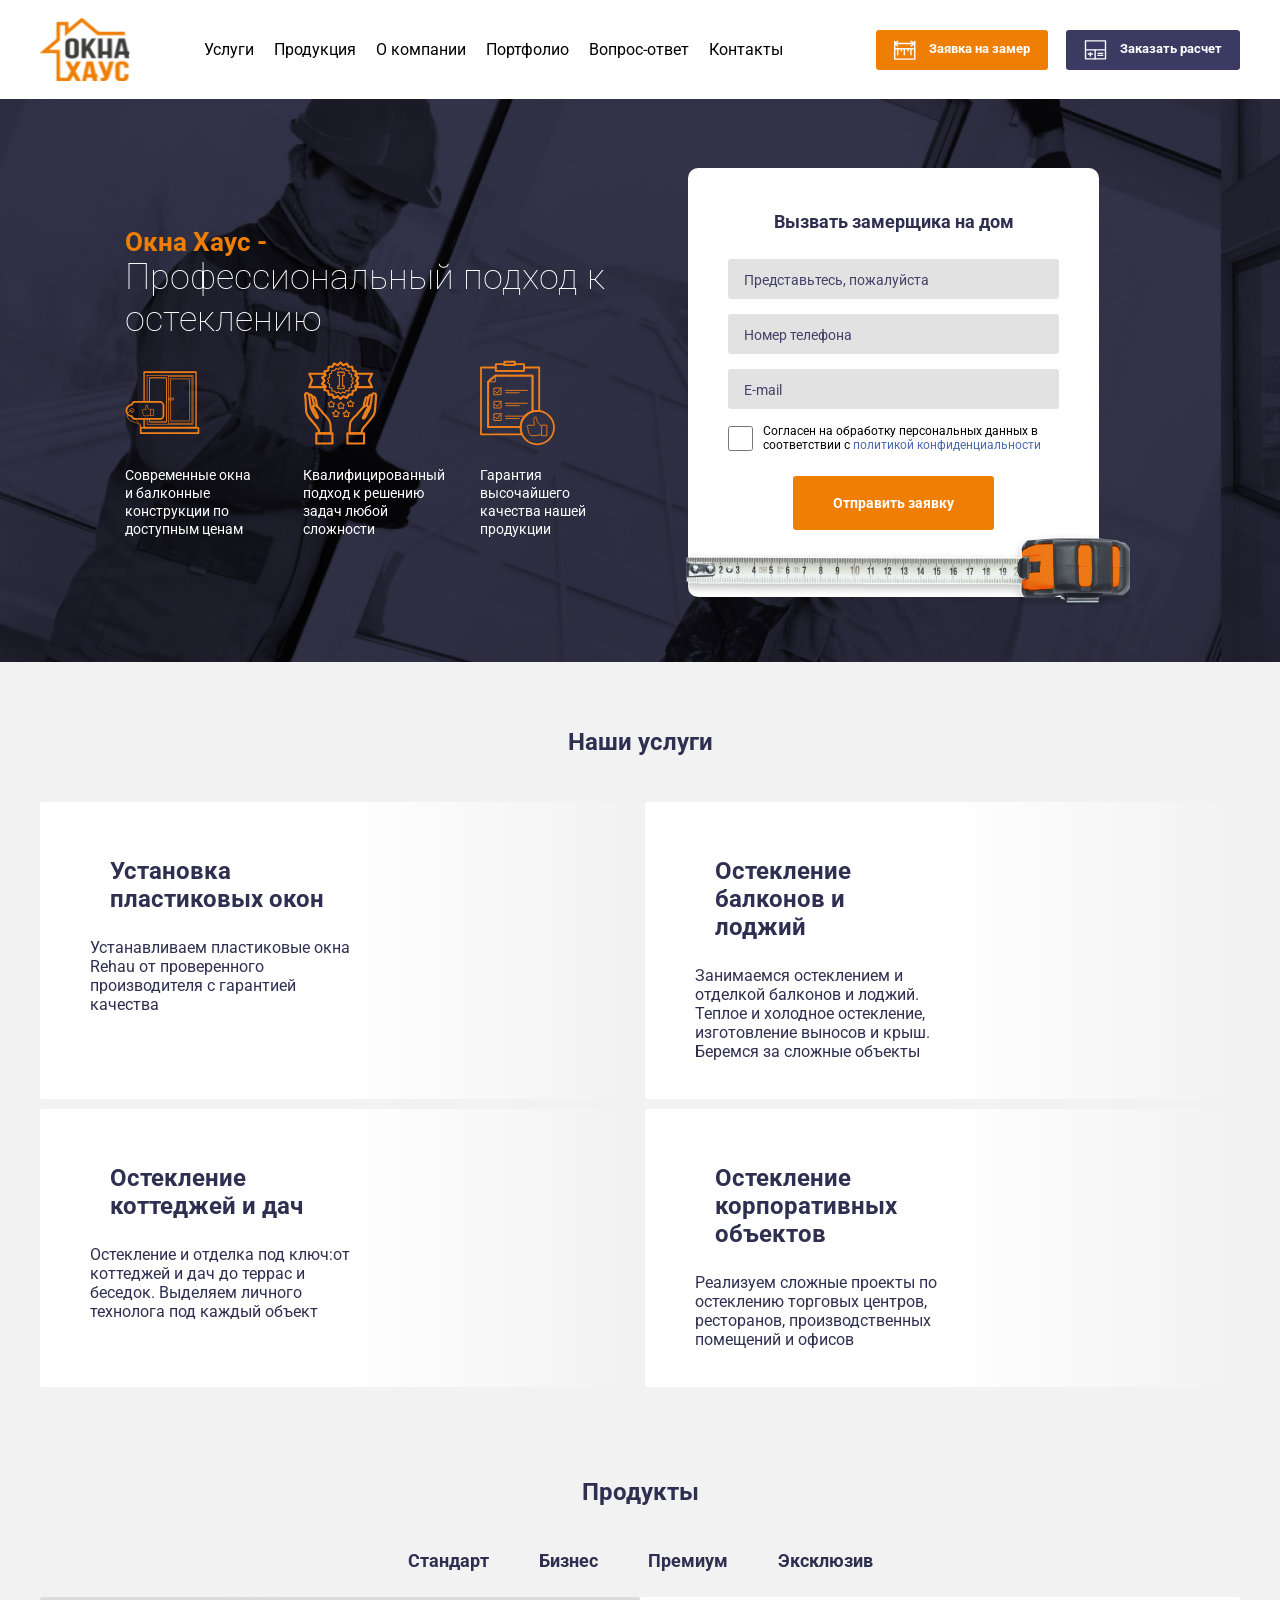
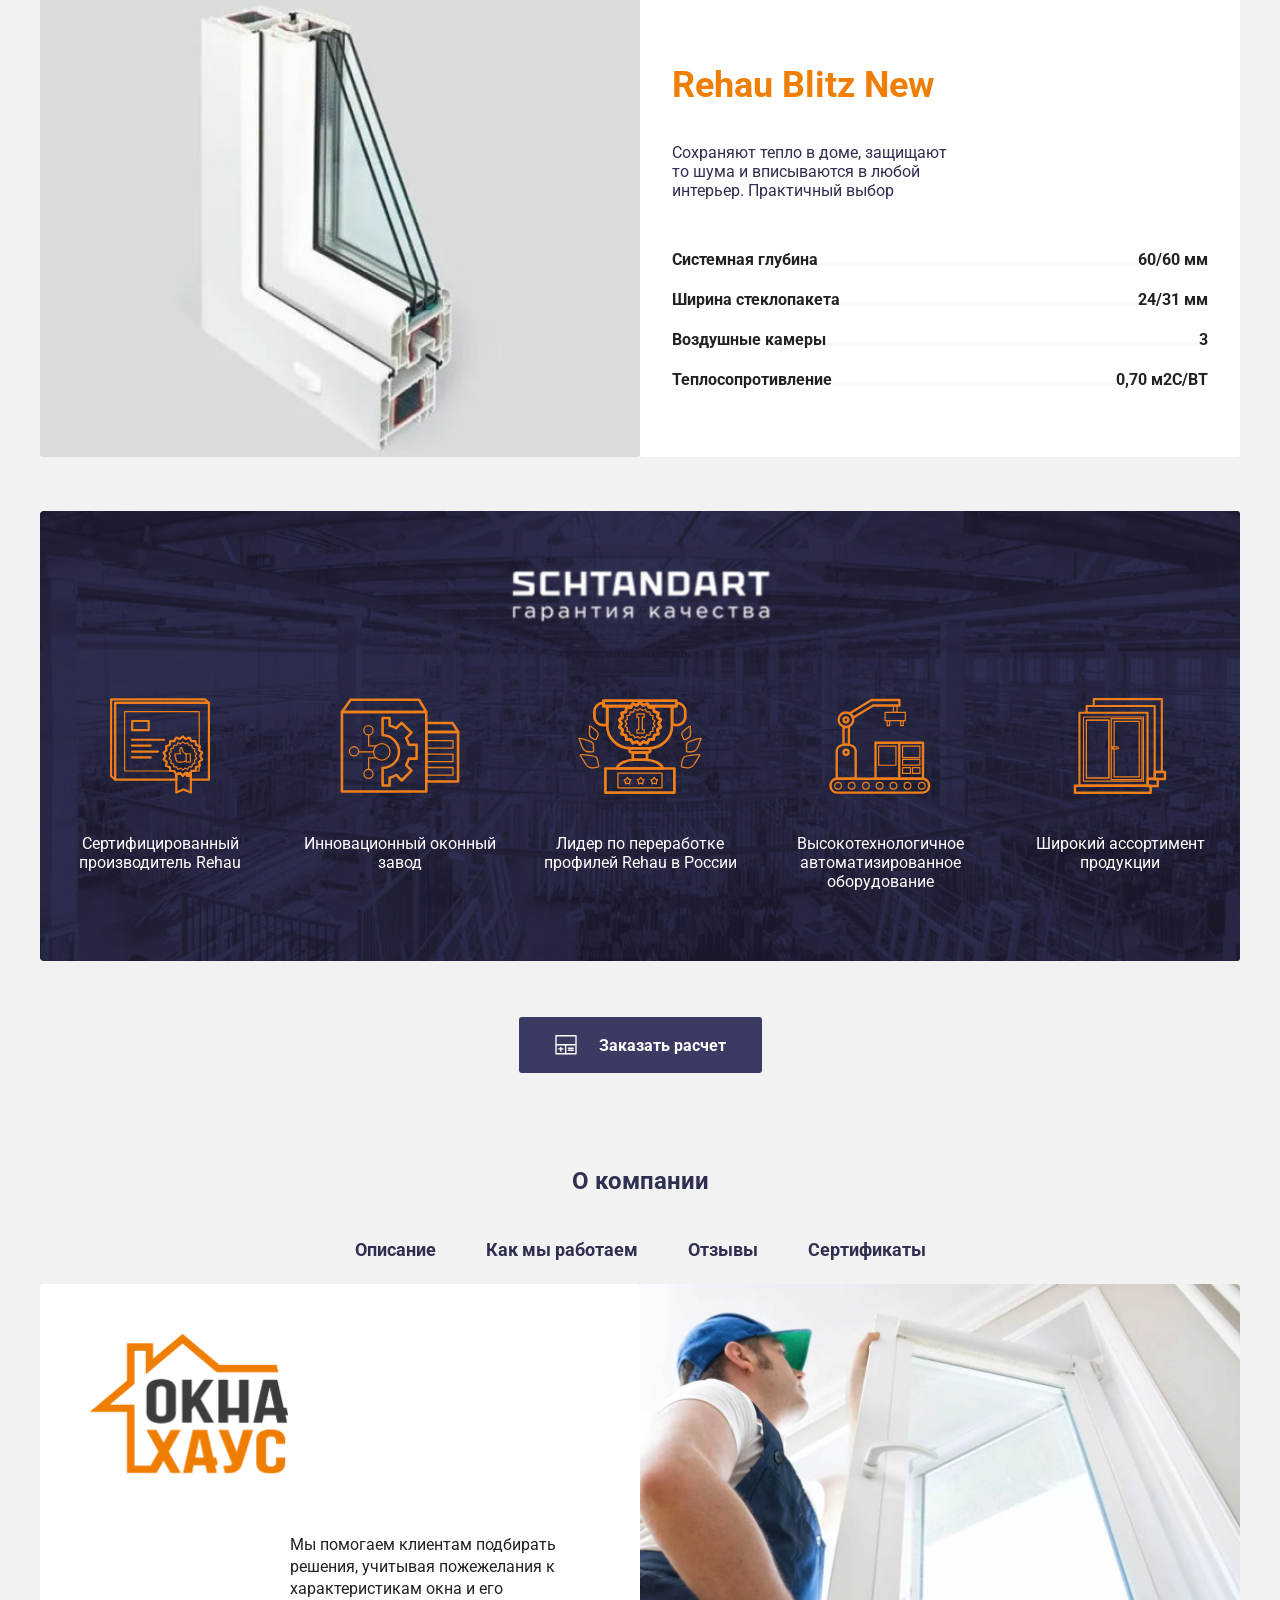
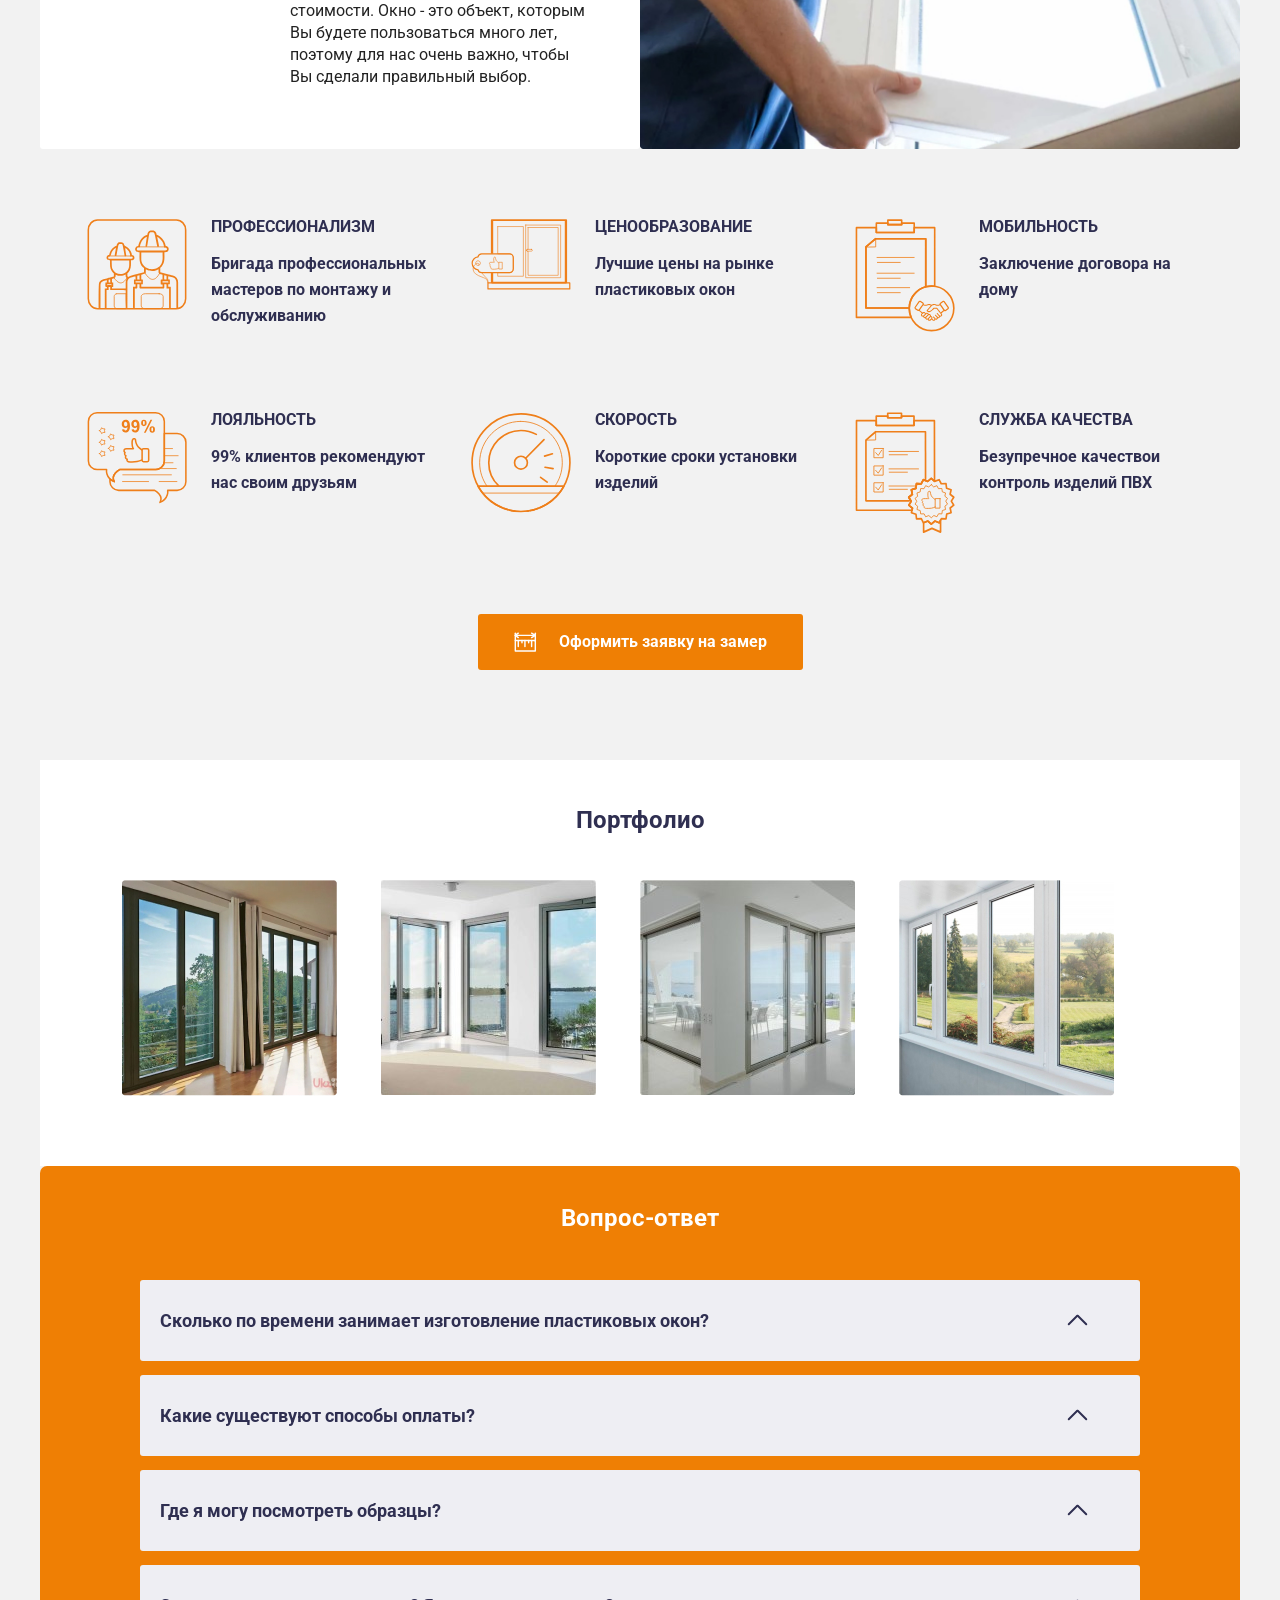
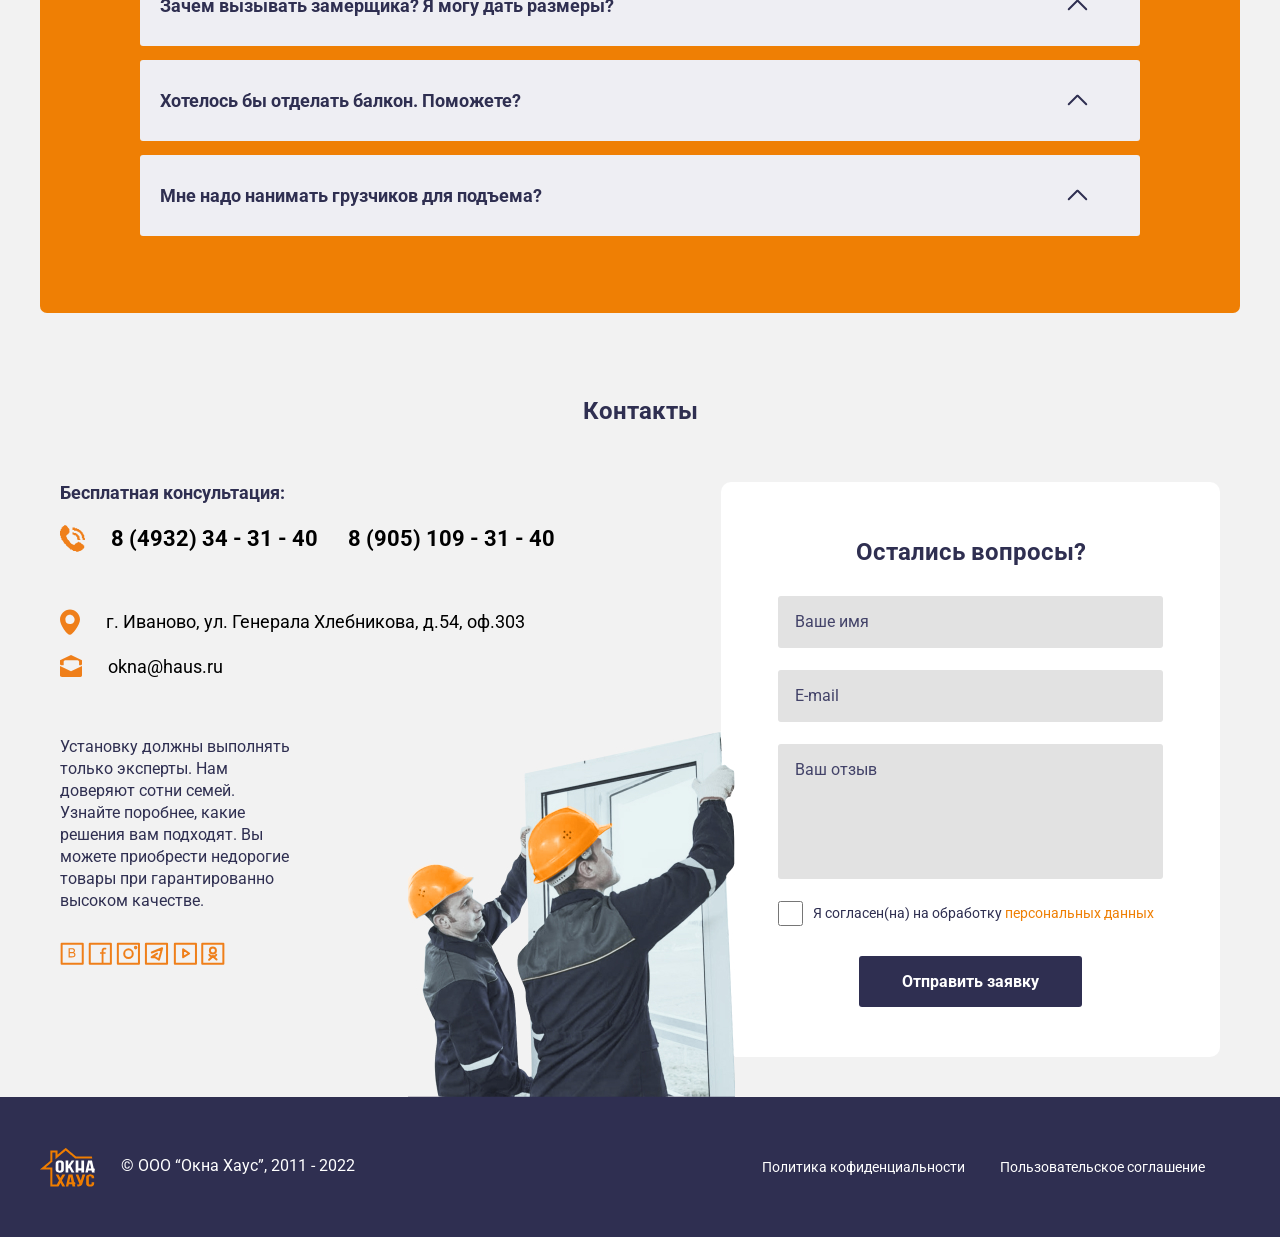
==== commit c2f930bc: "added an arrow to the question block" ====
--- a/intex.html
+++ b/intex.html
@@ -426,48 +426,67 @@
     <div class="container">
       <h2 class="questions__tille">Вопрос-ответ</h2>
 
-      <div class="questions__answers">
-        <details class="questions__answers-block">
-          <summary class="questions__answers-title">
-            Сколько по времени занимает изготовление пластиковых окон?
-          </summary>
-          Ответ на вопрос
-        </details>
-
-        <details class="questions__answers-block">
-          <summary class="questions__answers-title">
-            Какие существуют способы оплаты?
-          </summary>
-          Ответ на вопрос
-        </details>
-
-        <details class="questions__answers-block">
-          <summary class="questions__answers-title">
-            Где я могу посмотреть образцы?
-          </summary>
-          Ответ на вопрос
-        </details>
-
-        <details class="questions__answers-block">
-          <summary class="questions__answers-title">
-            Зачем вызывать замерщика? Я могу дать размеры?
-          </summary>
-          Ответ на вопрос
-        </details>
-
-        <details class="questions__answers-block">
-          <summary class="questions__answers-title">
-            Хотелось бы отделать балкон. Поможете?
-          </summary>
-          Ответ на вопрос
-        </details>
-
-        <details class="questions__answers-block">
-          <summary class="questions__answers-title">
-            Мне надо нанимать грузчиков для подъема?
-          </summary>
-          Нет, команда мастеров все сами аккуратно доставят и внесут.
-        </details>
+      <div class="questions__block">
+
+        <div class="question__answer">
+          <details class="question__answer-block">
+            <summary class="question__answer-title">
+              <span class="s">Сколько по времени занимает изготовление пластиковых окон?</span>
+            </summary>
+            Ответ на вопрос
+          </details>
+          <span class="arrow-up"></span>
+        </div>
+
+        <div class="question__answer">
+          <details class="question__answer-block">
+            <summary class="question__answer-title">
+              Какие существуют способы оплаты?
+            </summary>
+            Ответ на вопрос
+          </details>
+          <span class="arrow-up"></span>
+        </div>
+
+        <div class="question__answer">
+          <details class="question__answer-block">
+            <summary class="question__answer-title">
+              Где я могу посмотреть образцы?
+            </summary>
+            Ответ на вопрос
+          </details>
+          <span class="arrow-up"></span>
+        </div>
+
+        <div class="question__answer">
+          <details class="question__answer-block">
+            <summary class="question__answer-title">
+              Зачем вызывать замерщика? Я могу дать размеры?
+            </summary>
+            Ответ на вопрос
+          </details>
+          <span class="arrow-up"></span>
+        </div>
+
+        <div class="question__answer">
+          <details class="question__answer-block">
+            <summary class="question__answer-title">
+              Хотелось бы отделать балкон. Поможете?
+            </summary>
+            Ответ на вопрос
+          </details>
+          <span class="arrow-up"></span>
+        </div>
+
+        <div class="question__answer">
+          <details class="question__answer-block">
+            <summary class="question__answer-title">
+              Мне надо нанимать грузчиков для подъема?
+            </summary>
+            Нет, команда мастеров все сами аккуратно доставят и внесут.
+          </details>
+          <span class="arrow-up"></span>
+        </div>
       </div>
     </div>
   </section>
--- a/css/style.css
+++ b/css/style.css
@@ -922,7 +922,11 @@
     margin-bottom: 20px;
   }
 }
-.questions__answers-block {
+.questions__block .question__answer {
+  display: flex;
+  align-items: center;
+}
+.questions__block .question__answer-block {
   font-weight: 700;
   font-size: 18px;
   line-height: 21px;
@@ -931,28 +935,65 @@
   border-radius: 3px;
   padding: 30px 20px;
   background-color: #EEEEF3;
-}
-.questions__answers-block:hover {
+  width: 100%;
+}
+.questions__block .question__answer-block:hover {
   color: #EF7F04;
 }
 @media screen and (max-width: 576px) {
-  .questions__answers-block {
+  .questions__block .question__answer-block {
     padding: 15px 10px;
   }
 }
-.questions__answers-block[open] {
+.questions__block .question__answer-block[open] {
   line-height: 41px;
   padding: 20px;
 }
-@media screen and (max-width: 576px) {
-  .questions__answers-block[open] {
+@media screen and (max-width: 900px) {
+  .questions__block .question__answer-block[open] {
     line-height: 21px;
-    padding: 10px;
-  }
-}
-.questions__answers-title {
+    padding: 20px;
+  }
+}
+.questions__block .question__answer-title {
   display: block;
   cursor: pointer;
+}
+@media screen and (max-width: 900px) {
+  .questions__block .question__answer-title {
+    padding-bottom: 8px;
+  }
+}
+.questions__block .arrow-up {
+  position: relative;
+  display: inline-block;
+}
+@media screen and (max-width: 900px) {
+  .questions__block .arrow-up {
+    display: none;
+  }
+}
+.questions__block .arrow-up::before {
+  position: absolute;
+  top: -8px;
+  left: -65px;
+  content: "";
+  width: 14px;
+  height: 2px;
+  border-radius: 2px;
+  background-color: #2F2F51;
+  transform: rotate(45deg);
+}
+.questions__block .arrow-up::after {
+  position: absolute;
+  top: -8px;
+  left: -74px;
+  content: "";
+  width: 14px;
+  height: 2px;
+  border-radius: 2px;
+  background-color: #2F2F51;
+  transform: rotate(135deg);
 }
 
 .contacts-block {
@@ -964,15 +1005,28 @@
 }
 .contacts-block .contacts {
   display: flex;
-  justify-content: center;
+  padding: 0 20px;
+}
+@media screen and (max-width: 992px) {
+  .contacts-block .contacts {
+    flex-direction: column;
+    align-items: center;
+    padding: 0;
+  }
 }
 .contacts-block .contacts-info {
-  width: 55%;
+  width: 57%;
   position: relative;
 }
 @media screen and (max-width: 992px) {
   .contacts-block .contacts-info {
-    width: 85%;
+    width: 70%;
+    margin-bottom: 80px;
+  }
+}
+@media screen and (max-width: 768px) {
+  .contacts-block .contacts-info {
+    width: 80%;
   }
 }
 .contacts-block .contacts-info__title {
@@ -1009,9 +1063,14 @@
 .contacts-block .contacts-info .number__item-phone:hover {
   text-decoration: underline;
 }
-@media screen and (max-width: 576px) {
+@media screen and (max-width: 992px) {
   .contacts-block .contacts-info .number__item-phone {
-    font-size: 18px;
+    font-size: 19px;
+  }
+}
+@media screen and (max-width: 576px) {
+  .contacts-block .contacts-info .number__item-phone {
+    font-size: 16px;
   }
 }
 .contacts-block .contacts-info .list {
@@ -1057,25 +1116,47 @@
   right: -14px;
   bottom: -40px;
 }
+@media screen and (max-width: 992px) {
+  .contacts-block .contacts-info__images {
+    right: -97px;
+  }
+}
 @media screen and (max-width: 768px) {
   .contacts-block .contacts-info__images {
     display: none;
   }
 }
 .contacts-block .contacts-form {
-  width: 45%;
+  width: 43%;
 }
 @media screen and (max-width: 992px) {
   .contacts-block .contacts-form {
-    display: none;
+    width: 65%;
+  }
+}
+@media screen and (max-width: 768px) {
+  .contacts-block .contacts-form {
+    width: 80%;
+  }
+}
+@media screen and (max-width: 576px) {
+  .contacts-block .contacts-form {
+    width: 85%;
   }
 }
 .contacts-block .contacts-form__feedback {
   background-color: #FFFFFF;
   border-radius: 10px;
   max-width: 511px;
+  max-height: 575px;
   padding: 56px 57px 50px;
   text-align: center;
+}
+@media screen and (max-width: 576px) {
+  .contacts-block .contacts-form__feedback {
+    padding: 30px;
+    max-width: 400px;
+  }
 }
 .contacts-block .contacts-form__feedback-title {
   font-weight: 700;
@@ -1116,23 +1197,20 @@
   resize: none;
   border: none;
   height: 135px;
-}
-.contacts-block .contacts-form__feedback .input .textarea::-moz-placeholder {
   padding-top: 16px;
 }
-.contacts-block .contacts-form__feedback .input .textarea:-ms-input-placeholder {
-  padding-top: 16px;
-}
-.contacts-block .contacts-form__feedback .input .textarea::placeholder {
-  padding-top: 16px;
+@media screen and (max-width: 576px) {
+  .contacts-block .contacts-form__feedback .input .textarea {
+    height: 97px;
+  }
 }
 .contacts-block .contacts-form__feedback .input__checkbox {
   display: flex;
   align-items: center;
 }
 .contacts-block .contacts-form__feedback .input__checkbox-check {
-  width: 25px;
-  height: 25px;
+  min-width: 25px;
+  min-height: 25px;
   border-radius: 3px;
 }
 .contacts-block .contacts-form__feedback .input__checkbox-label {
@@ -1164,6 +1242,11 @@
 .contacts-block .contacts-form__feedback-button:hover {
   opacity: 0.6;
 }
+@media screen and (max-width: 576px) {
+  .contacts-block .contacts-form__feedback-button {
+    padding: 10px 30px;
+  }
+}
 
 .footer {
   background-color: #2F2F51;
